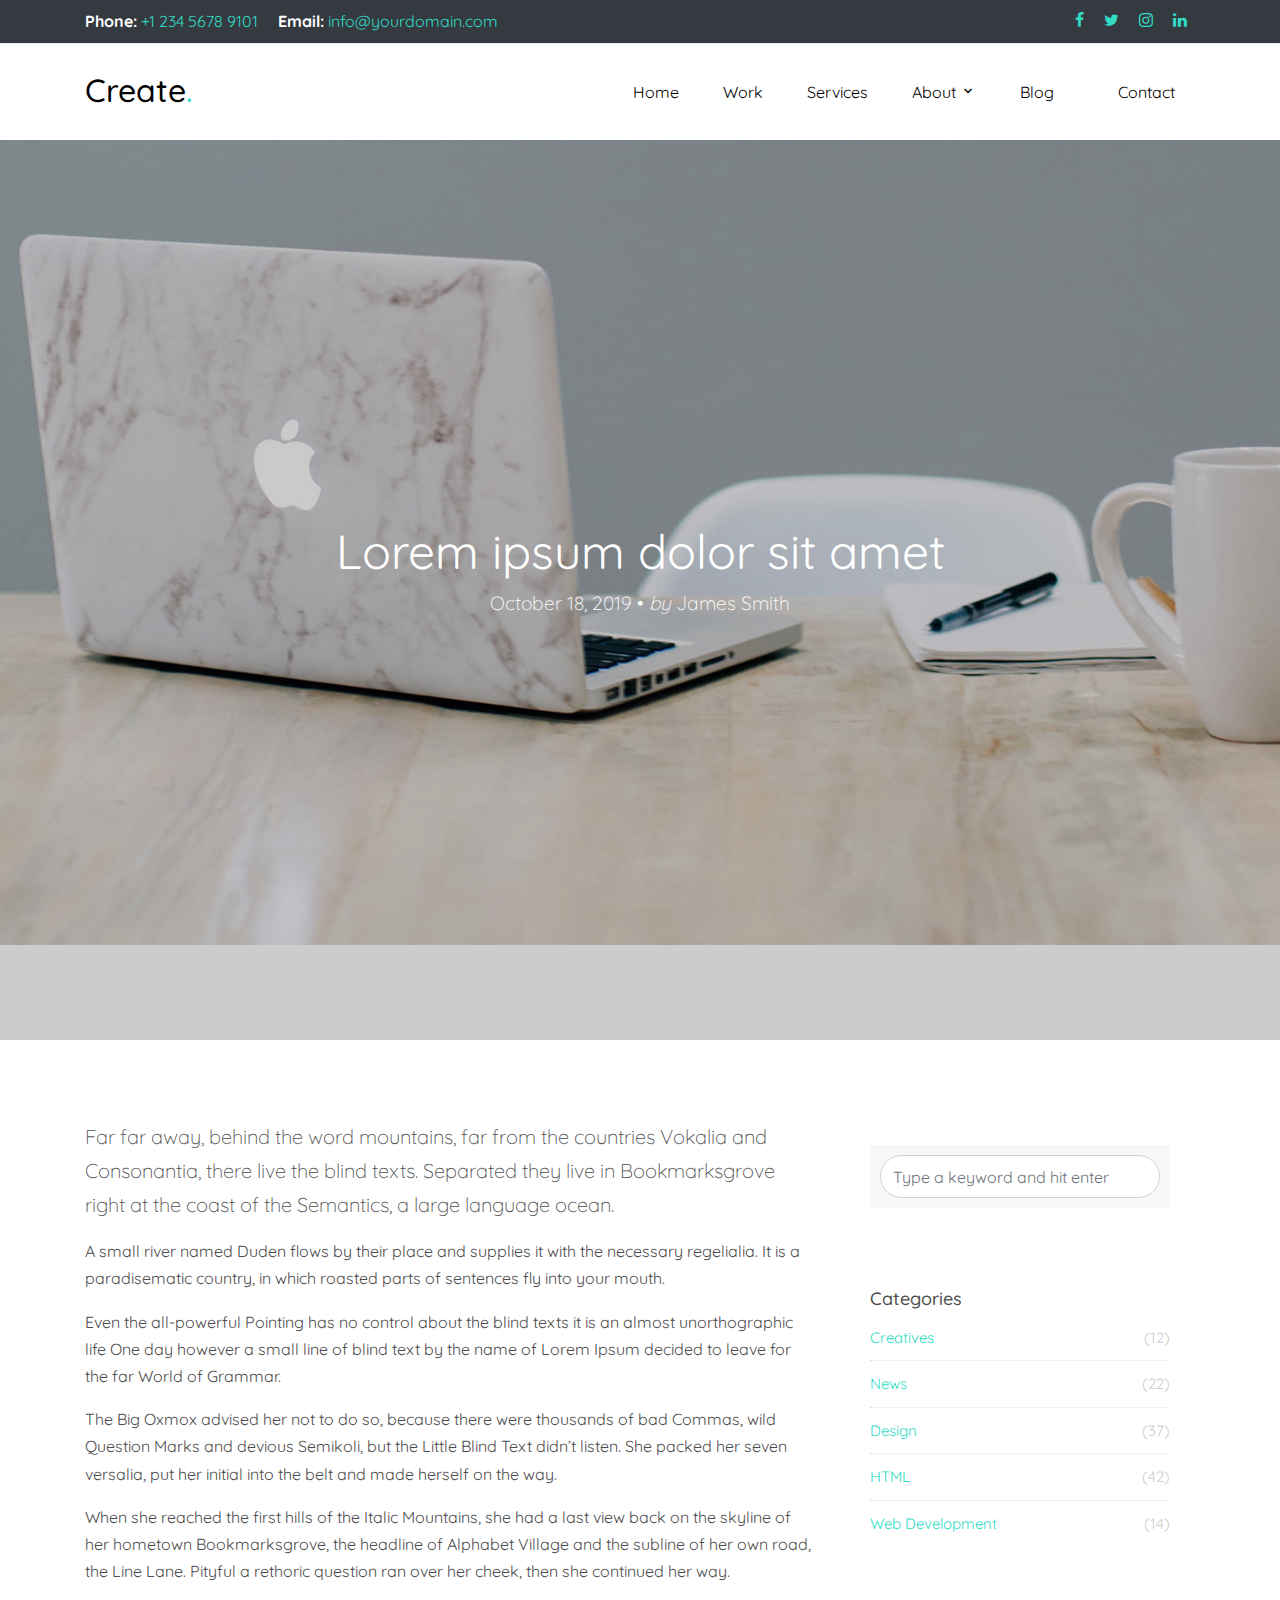
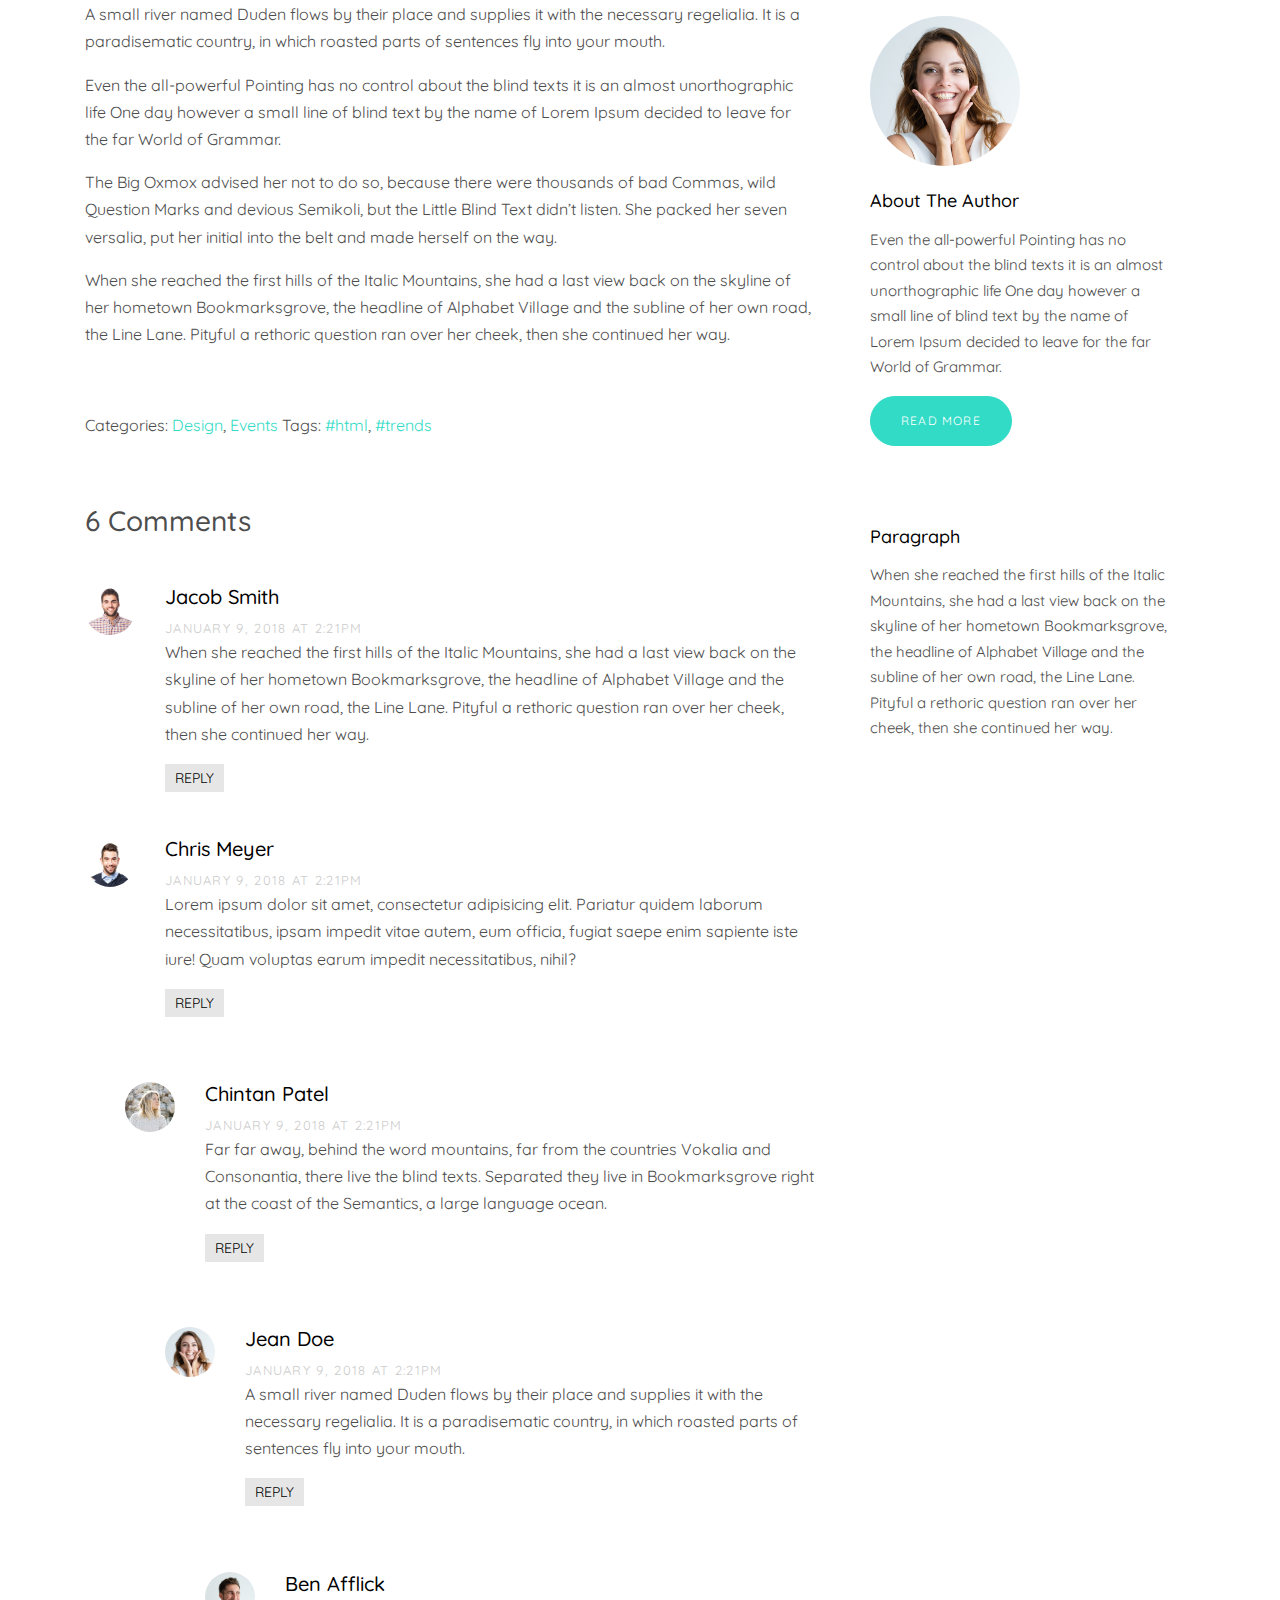
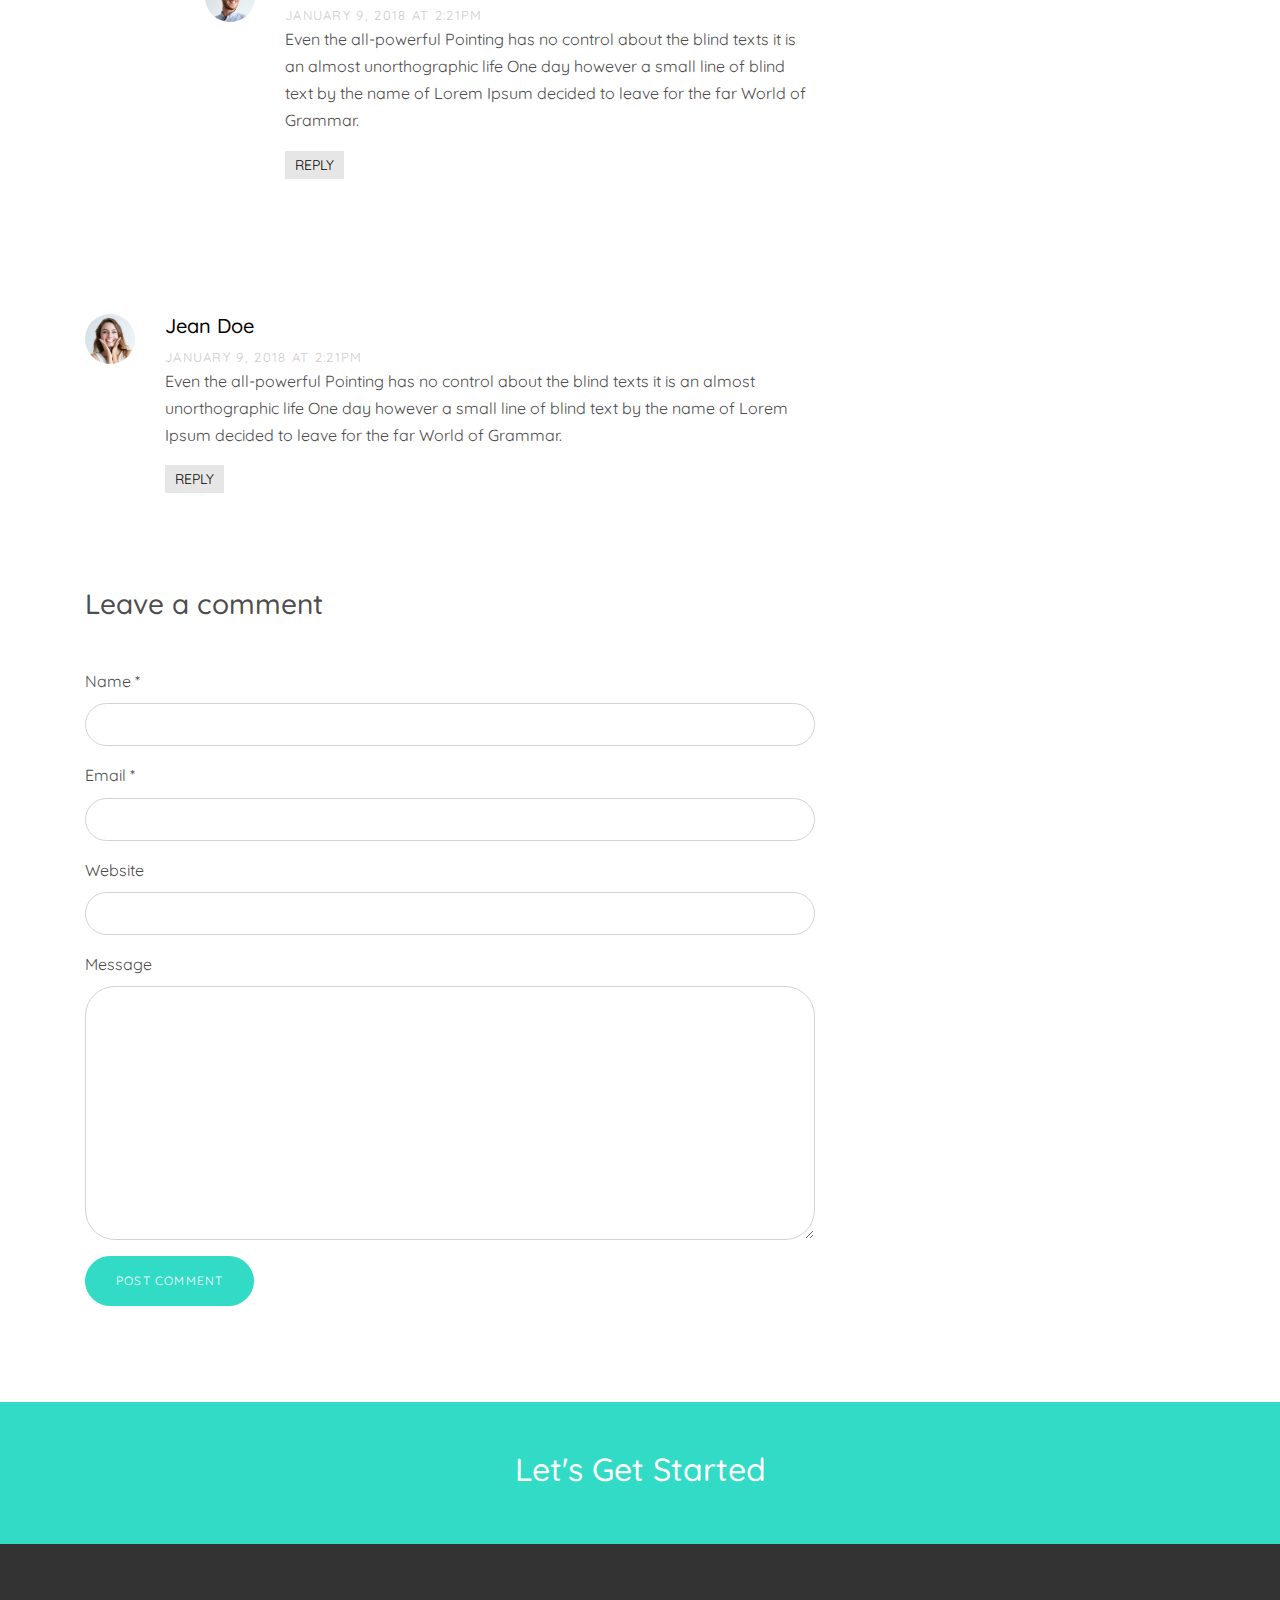
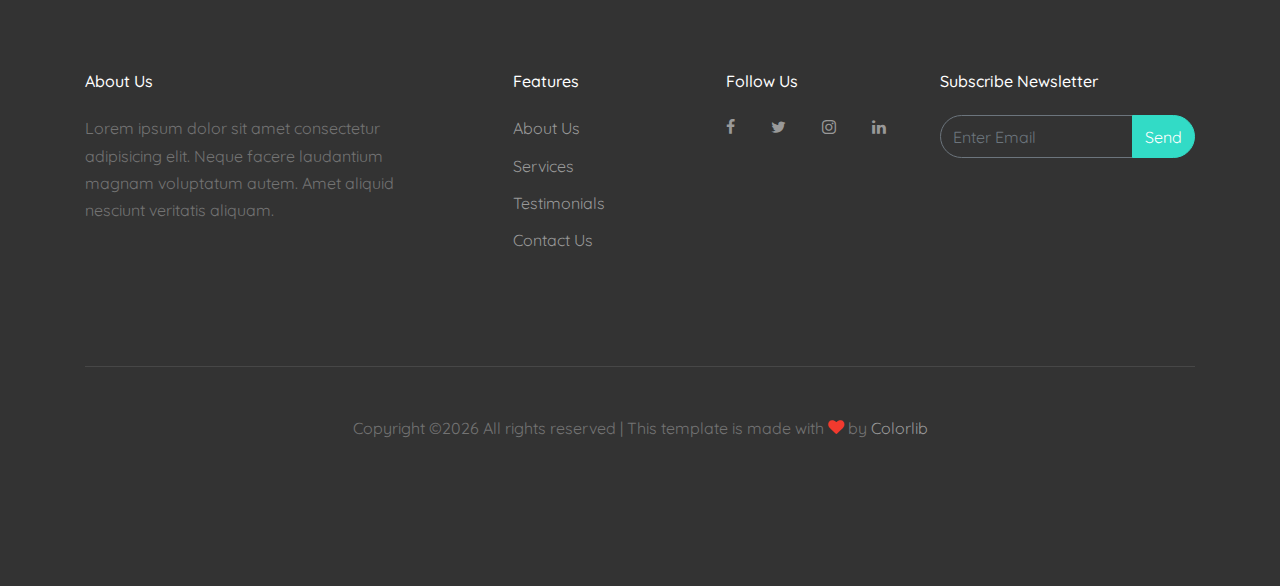
==== single.html @ b2163579 "ajout template creatw" ====
<!DOCTYPE html>
<html lang="en">
  <head>
    <title>Create &mdash; Onepage Website Template by Colorlib</title>
    <meta charset="utf-8">
    <meta name="viewport" content="width=device-width, initial-scale=1, shrink-to-fit=no">

    <link href="https://fonts.googleapis.com/css?family=Quicksand:300,400,500,700,900" rel="stylesheet">
    <link rel="stylesheet" href="fonts/icomoon/style.css">

    <link rel="stylesheet" href="css/bootstrap.min.css">
    <link rel="stylesheet" href="css/jquery-ui.css">
    <link rel="stylesheet" href="css/owl.carousel.min.css">
    <link rel="stylesheet" href="css/owl.theme.default.min.css">
    <link rel="stylesheet" href="css/owl.theme.default.min.css">

    <link rel="stylesheet" href="css/jquery.fancybox.min.css">

    <link rel="stylesheet" href="css/bootstrap-datepicker.css">

    <link rel="stylesheet" href="fonts/flaticon/font/flaticon.css">

    <link rel="stylesheet" href="css/aos.css">

    <link rel="stylesheet" href="css/style.css">
    
  </head>
  <body data-spy="scroll" data-target=".site-navbar-target" data-offset="300">
  
  <div class="site-wrap">

    <div class="site-mobile-menu site-navbar-target">
      <div class="site-mobile-menu-header">
        <div class="site-mobile-menu-close mt-3">
          <span class="icon-close2 js-menu-toggle"></span>
        </div>
      </div>
      <div class="site-mobile-menu-body"></div>
    </div>
   
    <div class="border-bottom top-bar py-2 bg-dark" id="home-section">
      <div class="container">
        <div class="row">
          <div class="col-md-6">
            <p class="mb-0">
              <span class="mr-3"><strong class="text-white">Phone:</strong> <a href="tel://#">+1 234 5678 9101</a></span>
              <span><strong class="text-white">Email:</strong> <a href="#">info@yourdomain.com</a></span>
            </p>
          </div>
          <div class="col-md-6">
            <ul class="social-media">
              <li><a href="#" class="p-2"><span class="icon-facebook"></span></a></li>
              <li><a href="#" class="p-2"><span class="icon-twitter"></span></a></li>
              <li><a href="#" class="p-2"><span class="icon-instagram"></span></a></li>
              <li><a href="#" class="p-2"><span class="icon-linkedin"></span></a></li>
            </ul>
          </div>
        </div>
      </div> 
    </div>

    <header class="site-navbar py-4 bg-white js-sticky-header site-navbar-target" role="banner">

      <div class="container">
        <div class="row align-items-center">
          
          <div class="col-11 col-xl-2">
            <h1 class="mb-0 site-logo"><a href="index.html" class="text-black h2 mb-0">Create<span class="text-primary">.</span> </a></h1>
          </div>
          <div class="col-12 col-md-10 d-none d-xl-block">
            <nav class="site-navigation position-relative text-right" role="navigation">

              <ul class="site-menu main-menu js-clone-nav mr-auto d-none d-lg-block">
                <li><a href="index.html#home-section" class="nav-link">Home</a></li>
                <li><a href="index.html#work-section" class="nav-link">Work</a></li>
                <li>
                  <a href="index.html#services-section" class="nav-link">Services</a>
                </li>
                <li class="has-children">
                  <a href="index.html#about-section" class="nav-link">About</a>
                  <ul class="dropdown">
                    <li><a href="index.html#about-section">Specialties</a></li>
                    <li><a href="index.html#team-section">Our Team</a></li>
                  </ul>
                </li>
                <li class="active"><a href="#blog-section" class="nav-link">Blog</a></li>
                <li><a href="#contact-section" class="nav-link">Contact</a></li>
              </ul>
            </nav>
          </div>


          <div class="d-inline-block d-xl-none ml-md-0 mr-auto py-3" style="position: relative; top: 3px;"><a href="#" class="site-menu-toggle js-menu-toggle text-black"><span class="icon-menu h3"></span></a></div>

        </div>
      </div>
      
    </header>

  

    <div class="site-blocks-cover overlay" style="background-image: url(images/hero_1.jpg);" data-aos="fade" data-stellar-background-ratio="0.5">
      <div class="container">
        <div class="row align-items-center justify-content-center text-center">

          <div class="col-md-12" data-aos="fade-up" data-aos-delay="400">
                        
            <div class="row justify-content-center mb-4">
              <div class="col-md-8 text-center">
                <h1>Lorem ipsum dolor sit amet</h1>
                <p class="lead">October 18, 2019 &bullet; <em>by</em> James Smith</p>
              </div>
            </div>

          </div>
        </div>
      </div>
    </div>  

    <div class="site-section">
      <div class="container">
        <div class="row">
          <div class="col-md-8 blog-content">
            <p class="lead">Far far away, behind the word mountains, far from the countries Vokalia and Consonantia, there live the blind texts. Separated they live in Bookmarksgrove right at the coast of the Semantics, a large language ocean.</p>
            <p>A small river named Duden flows by their place and supplies it with the necessary regelialia. It is a paradisematic country, in which roasted parts of sentences fly into your mouth.</p>

            <blockquote><p>Even the all-powerful Pointing has no control about the blind texts it is an almost unorthographic life One day however a small line of blind text by the name of Lorem Ipsum decided to leave for the far World of Grammar.</p></blockquote>

            <p>The Big Oxmox advised her not to do so, because there were thousands of bad Commas, wild Question Marks and devious Semikoli, but the Little Blind Text didn’t listen. She packed her seven versalia, put her initial into the belt and made herself on the way.</p>

            <p>When she reached the first hills of the Italic Mountains, she had a last view back on the skyline of her hometown Bookmarksgrove, the headline of Alphabet Village and the subline of her own road, the Line Lane. Pityful a rethoric question ran over her cheek, then she continued her way.</p>

            <p>A small river named Duden flows by their place and supplies it with the necessary regelialia. It is a paradisematic country, in which roasted parts of sentences fly into your mouth.</p>

            <blockquote><p>Even the all-powerful Pointing has no control about the blind texts it is an almost unorthographic life One day however a small line of blind text by the name of Lorem Ipsum decided to leave for the far World of Grammar.</p></blockquote>

            <p>The Big Oxmox advised her not to do so, because there were thousands of bad Commas, wild Question Marks and devious Semikoli, but the Little Blind Text didn’t listen. She packed her seven versalia, put her initial into the belt and made herself on the way.</p>
            
            <p>When she reached the first hills of the Italic Mountains, she had a last view back on the skyline of her hometown Bookmarksgrove, the headline of Alphabet Village and the subline of her own road, the Line Lane. Pityful a rethoric question ran over her cheek, then she continued her way.</p>


            <div class="pt-5">
              <p>Categories:  <a href="#">Design</a>, <a href="#">Events</a>  Tags: <a href="#">#html</a>, <a href="#">#trends</a></p>
            </div>


            <div class="pt-5">
              <h3 class="mb-5">6 Comments</h3>
              <ul class="comment-list">
                <li class="comment">
                  <div class="vcard bio">
                    <img src="images/person_2.jpg" alt="Image">
                  </div>
                  <div class="comment-body">
                    <h3>Jacob Smith</h3>
                    <div class="meta">January 9, 2018 at 2:21pm</div>
                    <p>When she reached the first hills of the Italic Mountains, she had a last view back on the skyline of her hometown Bookmarksgrove, the headline of Alphabet Village and the subline of her own road, the Line Lane. Pityful a rethoric question ran over her cheek, then she continued her way.</p>
                    <p><a href="#" class="reply">Reply</a></p>
                  </div>
                </li>

                <li class="comment">
                  <div class="vcard bio">
                    <img src="images/person_3.jpg" alt="Image">
                  </div>
                  <div class="comment-body">
                    <h3>Chris Meyer</h3>
                    <div class="meta">January 9, 2018 at 2:21pm</div>
                    <p>Lorem ipsum dolor sit amet, consectetur adipisicing elit. Pariatur quidem laborum necessitatibus, ipsam impedit vitae autem, eum officia, fugiat saepe enim sapiente iste iure! Quam voluptas earum impedit necessitatibus, nihil?</p>
                    <p><a href="#" class="reply">Reply</a></p>
                  </div>

                  <ul class="children">
                    <li class="comment">
                      <div class="vcard bio">
                        <img src="images/person_5.jpg" alt="Image">
                      </div>
                      <div class="comment-body">
                        <h3>Chintan Patel</h3>
                        <div class="meta">January 9, 2018 at 2:21pm</div>
                        <p>Far far away, behind the word mountains, far from the countries Vokalia and Consonantia, there live the blind texts. Separated they live in Bookmarksgrove right at the coast of the Semantics, a large language ocean.</p>
                        <p><a href="#" class="reply">Reply</a></p>
                      </div>


                      <ul class="children">
                        <li class="comment">
                          <div class="vcard bio">
                            <img src="images/person_1.jpg" alt="Image">
                          </div>
                          <div class="comment-body">
                            <h3>Jean Doe</h3>
                            <div class="meta">January 9, 2018 at 2:21pm</div>
                            <p>A small river named Duden flows by their place and supplies it with the necessary regelialia. It is a paradisematic country, in which roasted parts of sentences fly into your mouth.</p>
                            <p><a href="#" class="reply">Reply</a></p>
                          </div>

                            <ul class="children">
                              <li class="comment">
                                <div class="vcard bio">
                                  <img src="images/person_4.jpg" alt="Image">
                                </div>
                                <div class="comment-body">
                                  <h3>Ben Afflick</h3>
                                  <div class="meta">January 9, 2018 at 2:21pm</div>
                                  <p>Even the all-powerful Pointing has no control about the blind texts it is an almost unorthographic life One day however a small line of blind text by the name of Lorem Ipsum decided to leave for the far World of Grammar.</p>
                                  <p><a href="#" class="reply">Reply</a></p>
                                </div>
                              </li>
                            </ul>
                        </li>
                      </ul>
                    </li>
                  </ul>
                </li>

                <li class="comment">
                  <div class="vcard bio">
                    <img src="images/person_1.jpg" alt="Image">
                  </div>
                  <div class="comment-body">
                    <h3>Jean Doe</h3>
                    <div class="meta">January 9, 2018 at 2:21pm</div>
                    <p>Even the all-powerful Pointing has no control about the blind texts it is an almost unorthographic life One day however a small line of blind text by the name of Lorem Ipsum decided to leave for the far World of Grammar.</p>
                    <p><a href="#" class="reply">Reply</a></p>
                  </div>
                </li>
              </ul>
              <!-- END comment-list -->
              
              <div class="comment-form-wrap pt-5">
                <h3 class="mb-5">Leave a comment</h3>
                <form action="#" class="">
                  <div class="form-group">
                    <label for="name">Name *</label>
                    <input type="text" class="form-control" id="name">
                  </div>
                  <div class="form-group">
                    <label for="email">Email *</label>
                    <input type="email" class="form-control" id="email">
                  </div>
                  <div class="form-group">
                    <label for="website">Website</label>
                    <input type="url" class="form-control" id="website">
                  </div>

                  <div class="form-group">
                    <label for="message">Message</label>
                    <textarea name="" id="message" cols="30" rows="10" class="form-control"></textarea>
                  </div>
                  <div class="form-group">
                    <input type="submit" value="Post Comment" class="btn btn-primary btn-md text-white">
                  </div>

                </form>
              </div>
            </div>

          </div>
          <div class="col-md-4 sidebar">
            <div class="sidebar-box">
              <form action="#" class="search-form">
                <div class="form-group">
                  <span class="icon fa fa-search"></span>
                  <input type="text" class="form-control" placeholder="Type a keyword and hit enter">
                </div>
              </form>
            </div>
            <div class="sidebar-box">
              <div class="categories">
                <h3>Categories</h3>
                <li><a href="#">Creatives <span>(12)</span></a></li>
                <li><a href="#">News <span>(22)</span></a></li>
                <li><a href="#">Design <span>(37)</span></a></li>
                <li><a href="#">HTML <span>(42)</span></a></li>
                <li><a href="#">Web Development <span>(14)</span></a></li>
              </div>
            </div>
            <div class="sidebar-box">
              <img src="images/person_1.jpg" alt="Image" class="img-fluid mb-4 w-50 rounded-circle">
              <h3 class="text-black">About The Author</h3>
              <p>Even the all-powerful Pointing has no control about the blind texts it is an almost unorthographic life One day however a small line of blind text by the name of Lorem Ipsum decided to leave for the far World of Grammar.</p>
              <p><a href="#" class="btn btn-primary btn-md text-white">Read More</a></p>
            </div>

            <div class="sidebar-box">
              <h3 class="text-black">Paragraph</h3>
              <p>When she reached the first hills of the Italic Mountains, she had a last view back on the skyline of her hometown Bookmarksgrove, the headline of Alphabet Village and the subline of her own road, the Line Lane. Pityful a rethoric question ran over her cheek, then she continued her way.</p>
            </div>
          </div>
        </div>
      </div>
    </div>
    
    
    

    <a href="#" class="bg-primary py-5 d-block">
      <div class="container">
        <div class="row justify-content-center">
          <div class="col-md10"><h2 class="text-white">Let's Get Started</h2></div>
        </div>
      </div>  
    </a>
    
    <footer class="site-footer">
      <div class="container">
        <div class="row">
          <div class="col-md-9">
            <div class="row">
              <div class="col-md-5">
                <h2 class="footer-heading mb-4">About Us</h2>
                <p>Lorem ipsum dolor sit amet consectetur adipisicing elit. Neque facere laudantium magnam voluptatum autem. Amet aliquid nesciunt veritatis aliquam.</p>
              </div>
              <div class="col-md-3 ml-auto">
                <h2 class="footer-heading mb-4">Features</h2>
                <ul class="list-unstyled">
                  <li><a href="#">About Us</a></li>
                  <li><a href="#">Services</a></li>
                  <li><a href="#">Testimonials</a></li>
                  <li><a href="#">Contact Us</a></li>
                </ul>
              </div>
              <div class="col-md-3">
                <h2 class="footer-heading mb-4">Follow Us</h2>
                <a href="#" class="pl-0 pr-3"><span class="icon-facebook"></span></a>
                <a href="#" class="pl-3 pr-3"><span class="icon-twitter"></span></a>
                <a href="#" class="pl-3 pr-3"><span class="icon-instagram"></span></a>
                <a href="#" class="pl-3 pr-3"><span class="icon-linkedin"></span></a>
              </div>
            </div>
          </div>
          <div class="col-md-3">
            <h2 class="footer-heading mb-4">Subscribe Newsletter</h2>
            <form action="#" method="post">
              <div class="input-group mb-3">
                <input type="text" class="form-control border-secondary text-white bg-transparent" placeholder="Enter Email" aria-label="Enter Email" aria-describedby="button-addon2">
                <div class="input-group-append">
                  <button class="btn btn-primary text-white" type="button" id="button-addon2">Send</button>
                </div>
              </div>
            </form>
          </div>
        </div>
        <div class="row pt-5 mt-5 text-center">
          <div class="col-md-12">
            <div class="border-top pt-5">
            <p>
            <!-- Link back to Colorlib can't be removed. Template is licensed under CC BY 3.0. -->
            Copyright &copy;<script>document.write(new Date().getFullYear());</script> All rights reserved | This template is made with <i class="icon-heart text-danger" aria-hidden="true"></i> by <a href="https://colorlib.com" target="_blank" >Colorlib</a>
            <!-- Link back to Colorlib can't be removed. Template is licensed under CC BY 3.0. -->
            </p>
            </div>
          </div>
          
        </div>
      </div>
    </footer>

  </div> <!-- .site-wrap -->

  <script src="js/jquery-3.3.1.min.js"></script>
  <script src="js/jquery-migrate-3.0.1.min.js"></script>
  <script src="js/jquery-ui.js"></script>
  <script src="js/popper.min.js"></script>
  <script src="js/bootstrap.min.js"></script>
  <script src="js/owl.carousel.min.js"></script>
  <script src="js/jquery.stellar.min.js"></script>
  <script src="js/jquery.countdown.min.js"></script>
  <script src="js/bootstrap-datepicker.min.js"></script>
  <script src="js/jquery.easing.1.3.js"></script>
  <script src="js/aos.js"></script>
  <script src="js/jquery.fancybox.min.js"></script>
  <script src="js/jquery.sticky.js"></script>

  
  <script src="js/main.js"></script>
  


  </body>
</html>
---- fonts/icomoon/style.css ----
@font-face {
  font-family: 'icomoon';
  src:  url('fonts/icomoon.eot?10si43');
  src:  url('fonts/icomoon.eot?10si43#iefix') format('embedded-opentype'),
    url('fonts/icomoon.ttf?10si43') format('truetype'),
    url('fonts/icomoon.woff?10si43') format('woff'),
    url('fonts/icomoon.svg?10si43#icomoon') format('svg');
  font-weight: normal;
  font-style: normal;
}

[class^="icon-"], [class*=" icon-"] {
  /* use !important to prevent issues with browser extensions that change fonts */
  font-family: 'icomoon' !important;
  speak: none;
  font-style: normal;
  font-weight: normal;
  font-variant: normal;
  text-transform: none;
  line-height: 1;

  /* Better Font Rendering =========== */
  -webkit-font-smoothing: antialiased;
  -moz-osx-font-smoothing: grayscale;
}

.icon-asterisk:before {
  content: "\f069";
}
.icon-plus:before {
  content: "\f067";
}
.icon-question:before {
  content: "\f128";
}
.icon-minus:before {
  content: "\f068";
}
.icon-glass:before {
  content: "\f000";
}
.icon-music:before {
  content: "\f001";
}
.icon-search:before {
  content: "\f002";
}
.icon-envelope-o:before {
  content: "\f003";
}
.icon-heart:before {
  content: "\f004";
}
.icon-star:before {
  content: "\f005";
}
.icon-star-o:before {
  content: "\f006";
}
.icon-user:before {
  content: "\f007";
}
.icon-film:before {
  content: "\f008";
}
.icon-th-large:before {
  content: "\f009";
}
.icon-th:before {
  content: "\f00a";
}
.icon-th-list:before {
  content: "\f00b";
}
.icon-check:before {
  content: "\f00c";
}
.icon-close:before {
  content: "\f00d";
}
.icon-remove:before {
  content: "\f00d";
}
.icon-times:before {
  content: "\f00d";
}
.icon-search-plus:before {
  content: "\f00e";
}
.icon-search-minus:before {
  content: "\f010";
}
.icon-power-off:before {
  content: "\f011";
}
.icon-signal:before {
  content: "\f012";
}
.icon-cog:before {
  content: "\f013";
}
.icon-gear:before {
  content: "\f013";
}
.icon-trash-o:before {
  content: "\f014";
}
.icon-home:before {
  content: "\f015";
}
.icon-file-o:before {
  content: "\f016";
}
.icon-clock-o:before {
  content: "\f017";
}
.icon-road:before {
  content: "\f018";
}
.icon-download:before {
  content: "\f019";
}
.icon-arrow-circle-o-down:before {
  content: "\f01a";
}
.icon-arrow-circle-o-up:before {
  content: "\f01b";
}
.icon-inbox:before {
  content: "\f01c";
}
.icon-play-circle-o:before {
  content: "\f01d";
}
.icon-repeat:before {
  content: "\f01e";
}
.icon-rotate-right:before {
  content: "\f01e";
}
.icon-refresh:before {
  content: "\f021";
}
.icon-list-alt:before {
  content: "\f022";
}
.icon-lock:before {
  content: "\f023";
}
.icon-flag:before {
  content: "\f024";
}
.icon-headphones:before {
  content: "\f025";
}
.icon-volume-off:before {
  content: "\f026";
}
.icon-volume-down:before {
  content: "\f027";
}
.icon-volume-up:before {
  content: "\f028";
}
.icon-qrcode:before {
  content: "\f029";
}
.icon-barcode:before {
  content: "\f02a";
}
.icon-tag:before {
  content: "\f02b";
}
.icon-tags:before {
  content: "\f02c";
}
.icon-book:before {
  content: "\f02d";
}
.icon-bookmark:before {
  content: "\f02e";
}
.icon-print:before {
  content: "\f02f";
}
.icon-camera:before {
  content: "\f030";
}
.icon-font:before {
  content: "\f031";
}
.icon-bold:before {
  content: "\f032";
}
.icon-italic:before {
  content: "\f033";
}
.icon-text-height:before {
  content: "\f034";
}
.icon-text-width:before {
  content: "\f035";
}
.icon-align-left:before {
  content: "\f036";
}
.icon-align-center:before {
  content: "\f037";
}
.icon-align-right:before {
  content: "\f038";
}
.icon-align-justify:before {
  content: "\f039";
}
.icon-list:before {
  content: "\f03a";
}
.icon-dedent:before {
  content: "\f03b";
}
.icon-outdent:before {
  content: "\f03b";
}
.icon-indent:before {
  content: "\f03c";
}
.icon-video-camera:before {
  content: "\f03d";
}
.icon-image:before {
  content: "\f03e";
}
.icon-photo:before {
  content: "\f03e";
}
.icon-picture-o:before {
  content: "\f03e";
}
.icon-pencil:before {
  content: "\f040";
}
.icon-map-marker:before {
  content: "\f041";
}
.icon-adjust:before {
  content: "\f042";
}
.icon-tint:before {
  content: "\f043";
}
.icon-edit:before {
  content: "\f044";
}
.icon-pencil-square-o:before {
  content: "\f044";
}
.icon-share-square-o:before {
  content: "\f045";
}
.icon-check-square-o:before {
  content: "\f046";
}
.icon-arrows:before {
  content: "\f047";
}
.icon-step-backward:before {
  content: "\f048";
}
.icon-fast-backward:before {
  content: "\f049";
}
.icon-backward:before {
  content: "\f04a";
}
.icon-play:before {
  content: "\f04b";
}
.icon-pause:before {
  content: "\f04c";
}
.icon-stop:before {
  content: "\f04d";
}
.icon-forward:before {
  content: "\f04e";
}
.icon-fast-forward:before {
  content: "\f050";
}
.icon-step-forward:before {
  content: "\f051";
}
.icon-eject:before {
  content: "\f052";
}
.icon-chevron-left:before {
  content: "\f053";
}
.icon-chevron-right:before {
  content: "\f054";
}
.icon-plus-circle:before {
  content: "\f055";
}
.icon-minus-circle:before {
  content: "\f056";
}
.icon-times-circle:before {
  content: "\f057";
}
.icon-check-circle:before {
  content: "\f058";
}
.icon-question-circle:before {
  content: "\f059";
}
.icon-info-circle:before {
  content: "\f05a";
}
.icon-crosshairs:before {
  content: "\f05b";
}
.icon-times-circle-o:before {
  content: "\f05c";
}
.icon-check-circle-o:before {
  content: "\f05d";
}
.icon-ban:before {
  content: "\f05e";
}
.icon-arrow-left:before {
  content: "\f060";
}
.icon-arrow-right:before {
  content: "\f061";
}
.icon-arrow-up:before {
  content: "\f062";
}
.icon-arrow-down:before {
  content: "\f063";
}
.icon-mail-forward:before {
  content: "\f064";
}
.icon-share:before {
  content: "\f064";
}
.icon-expand:before {
  content: "\f065";
}
.icon-compress:before {
  content: "\f066";
}
.icon-exclamation-circle:before {
  content: "\f06a";
}
.icon-gift:before {
  content: "\f06b";
}
.icon-leaf:before {
  content: "\f06c";
}
.icon-fire:before {
  content: "\f06d";
}
.icon-eye:before {
  content: "\f06e";
}
.icon-eye-slash:before {
  content: "\f070";
}
.icon-exclamation-triangle:before {
  content: "\f071";
}
.icon-warning:before {
  content: "\f071";
}
.icon-plane:before {
  content: "\f072";
}
.icon-calendar:before {
  content: "\f073";
}
.icon-random:before {
  content: "\f074";
}
.icon-comment:before {
  content: "\f075";
}
.icon-magnet:before {
  content: "\f076";
}
.icon-chevron-up:before {
  content: "\f077";
}
.icon-chevron-down:before {
  content: "\f078";
}
.icon-retweet:before {
  content: "\f079";
}
.icon-shopping-cart:before {
  content: "\f07a";
}
.icon-folder:before {
  content: "\f07b";
}
.icon-folder-open:before {
  content: "\f07c";
}
.icon-arrows-v:before {
  content: "\f07d";
}
.icon-arrows-h:before {
  content: "\f07e";
}
.icon-bar-chart:before {
  content: "\f080";
}
.icon-bar-chart-o:before {
  content: "\f080";
}
.icon-twitter-square:before {
  content: "\f081";
}
.icon-facebook-square:before {
  content: "\f082";
}
.icon-camera-retro:before {
  content: "\f083";
}
.icon-key:before {
  content: "\f084";
}
.icon-cogs:before {
  content: "\f085";
}
.icon-gears:before {
  content: "\f085";
}
.icon-comments:before {
  content: "\f086";
}
.icon-thumbs-o-up:before {
  content: "\f087";
}
.icon-thumbs-o-down:before {
  content: "\f088";
}
.icon-star-half:before {
  content: "\f089";
}
.icon-heart-o:before {
  content: "\f08a";
}
.icon-sign-out:before {
  content: "\f08b";
}
.icon-linkedin-square:before {
  content: "\f08c";
}
.icon-thumb-tack:before {
  content: "\f08d";
}
.icon-external-link:before {
  content: "\f08e";
}
.icon-sign-in:before {
  content: "\f090";
}
.icon-trophy:before {
  content: "\f091";
}
.icon-github-square:before {
  content: "\f092";
}
.icon-upload:before {
  content: "\f093";
}
.icon-lemon-o:before {
  content: "\f094";
}
.icon-phone:before {
  content: "\f095";
}
.icon-square-o:before {
  content: "\f096";
}
.icon-bookmark-o:before {
  content: "\f097";
}
.icon-phone-square:before {
  content: "\f098";
}
.icon-twitter:before {
  content: "\f099";
}
.icon-facebook:before {
  content: "\f09a";
}
.icon-facebook-f:before {
  content: "\f09a";
}
.icon-github:before {
  content: "\f09b";
}
.icon-unlock:before {
  content: "\f09c";
}
.icon-credit-card:before {
  content: "\f09d";
}
.icon-feed:before {
  content: "\f09e";
}
.icon-rss:before {
  content: "\f09e";
}
.icon-hdd-o:before {
  content: "\f0a0";
}
.icon-bullhorn:before {
  content: "\f0a1";
}
.icon-bell-o:before {
  content: "\f0a2";
}
.icon-certificate:before {
  content: "\f0a3";
}
.icon-hand-o-right:before {
  content: "\f0a4";
}
.icon-hand-o-left:before {
  content: "\f0a5";
}
.icon-hand-o-up:before {
  content: "\f0a6";
}
.icon-hand-o-down:before {
  content: "\f0a7";
}
.icon-arrow-circle-left:before {
  content: "\f0a8";
}
.icon-arrow-circle-right:before {
  content: "\f0a9";
}
.icon-arrow-circle-up:before {
  content: "\f0aa";
}
.icon-arrow-circle-down:before {
  content: "\f0ab";
}
.icon-globe:before {
  content: "\f0ac";
}
.icon-wrench:before {
  content: "\f0ad";
}
.icon-tasks:before {
  content: "\f0ae";
}
.icon-filter:before {
  content: "\f0b0";
}
.icon-briefcase:before {
  content: "\f0b1";
}
.icon-arrows-alt:before {
  content: "\f0b2";
}
.icon-group:before {
  content: "\f0c0";
}
.icon-users:before {
  content: "\f0c0";
}
.icon-chain:before {
  content: "\f0c1";
}
.icon-link:before {
  content: "\f0c1";
}
.icon-cloud:before {
  content: "\f0c2";
}
.icon-flask:before {
  content: "\f0c3";
}
.icon-cut:before {
  content: "\f0c4";
}
.icon-scissors:before {
  content: "\f0c4";
}
.icon-copy:before {
  content: "\f0c5";
}
.icon-files-o:before {
  content: "\f0c5";
}
.icon-paperclip:before {
  content: "\f0c6";
}
.icon-floppy-o:before {
  content: "\f0c7";
}
.icon-save:before {
  content: "\f0c7";
}
.icon-square:before {
  content: "\f0c8";
}
.icon-bars:before {
  content: "\f0c9";
}
.icon-navicon:before {
  content: "\f0c9";
}
.icon-reorder:before {
  content: "\f0c9";
}
.icon-list-ul:before {
  content: "\f0ca";
}
.icon-list-ol:before {
  content: "\f0cb";
}
.icon-strikethrough:before {
  content: "\f0cc";
}
.icon-underline:before {
  content: "\f0cd";
}
.icon-table:before {
  content: "\f0ce";
}
.icon-magic:before {
  content: "\f0d0";
}
.icon-truck:before {
  content: "\f0d1";
}
.icon-pinterest:before {
  content: "\f0d2";
}
.icon-pinterest-square:before {
  content: "\f0d3";
}
.icon-google-plus-square:before {
  content: "\f0d4";
}
.icon-google-plus:before {
  content: "\f0d5";
}
.icon-money:before {
  content: "\f0d6";
}
.icon-caret-down:before {
  content: "\f0d7";
}
.icon-caret-up:before {
  content: "\f0d8";
}
.icon-caret-left:before {
  content: "\f0d9";
}
.icon-caret-right:before {
  content: "\f0da";
}
.icon-columns:before {
  content: "\f0db";
}
.icon-sort:before {
  content: "\f0dc";
}
.icon-unsorted:before {
  content: "\f0dc";
}
.icon-sort-desc:before {
  content: "\f0dd";
}
.icon-sort-down:before {
  content: "\f0dd";
}
.icon-sort-asc:before {
  content: "\f0de";
}
.icon-sort-up:before {
  content: "\f0de";
}
.icon-envelope:before {
  content: "\f0e0";
}
.icon-linkedin:before {
  content: "\f0e1";
}
.icon-rotate-left:before {
  content: "\f0e2";
}
.icon-undo:before {
  content: "\f0e2";
}
.icon-gavel:before {
  content: "\f0e3";
}
.icon-legal:before {
  content: "\f0e3";
}
.icon-dashboard:before {
  content: "\f0e4";
}
.icon-tachometer:before {
  content: "\f0e4";
}
.icon-comment-o:before {
  content: "\f0e5";
}
.icon-comments-o:before {
  content: "\f0e6";
}
.icon-bolt:before {
  content: "\f0e7";
}
.icon-flash:before {
  content: "\f0e7";
}
.icon-sitemap:before {
  content: "\f0e8";
}
.icon-umbrella:before {
  content: "\f0e9";
}
.icon-clipboard:before {
  content: "\f0ea";
}
.icon-paste:before {
  content: "\f0ea";
}
.icon-lightbulb-o:before {
  content: "\f0eb";
}
.icon-exchange:before {
  content: "\f0ec";
}
.icon-cloud-download:before {
  content: "\f0ed";
}
.icon-cloud-upload:before {
  content: "\f0ee";
}
.icon-user-md:before {
  content: "\f0f0";
}
.icon-stethoscope:before {
  content: "\f0f1";
}
.icon-suitcase:before {
  content: "\f0f2";
}
.icon-bell:before {
  content: "\f0f3";
}
.icon-coffee:before {
  content: "\f0f4";
}
.icon-cutlery:before {
  content: "\f0f5";
}
.icon-file-text-o:before {
  content: "\f0f6";
}
.icon-building-o:before {
  content: "\f0f7";
}
.icon-hospital-o:before {
  content: "\f0f8";
}
.icon-ambulance:before {
  content: "\f0f9";
}
.icon-medkit:before {
  content: "\f0fa";
}
.icon-fighter-jet:before {
  content: "\f0fb";
}
.icon-beer:before {
  content: "\f0fc";
}
.icon-h-square:before {
  content: "\f0fd";
}
.icon-plus-square:before {
  content: "\f0fe";
}
.icon-angle-double-left:before {
  content: "\f100";
}
.icon-angle-double-right:before {
  content: "\f101";
}
.icon-angle-double-up:before {
  content: "\f102";
}
.icon-angle-double-down:before {
  content: "\f103";
}
.icon-angle-left:before {
  content: "\f104";
}
.icon-angle-right:before {
  content: "\f105";
}
.icon-angle-up:before {
  content: "\f106";
}
.icon-angle-down:before {
  content: "\f107";
}
.icon-desktop:before {
  content: "\f108";
}
.icon-laptop:before {
  content: "\f109";
}
.icon-tablet:before {
  content: "\f10a";
}
.icon-mobile:before {
  content: "\f10b";
}
.icon-mobile-phone:before {
  content: "\f10b";
}
.icon-circle-o:before {
  content: "\f10c";
}
.icon-quote-left:before {
  content: "\f10d";
}
.icon-quote-right:before {
  content: "\f10e";
}
.icon-spinner:before {
  content: "\f110";
}
.icon-circle:before {
  content: "\f111";
}
.icon-mail-reply:before {
  content: "\f112";
}
.icon-reply:before {
  content: "\f112";
}
.icon-github-alt:before {
  content: "\f113";
}
.icon-folder-o:before {
  content: "\f114";
}
.icon-folder-open-o:before {
  content: "\f115";
}
.icon-smile-o:before {
  content: "\f118";
}
.icon-frown-o:before {
  content: "\f119";
}
.icon-meh-o:before {
  content: "\f11a";
}
.icon-gamepad:before {
  content: "\f11b";
}
.icon-keyboard-o:before {
  content: "\f11c";
}
.icon-flag-o:before {
  content: "\f11d";
}
.icon-flag-checkered:before {
  content: "\f11e";
}
.icon-terminal:before {
  content: "\f120";
}
.icon-code:before {
  content: "\f121";
}
.icon-mail-reply-all:before {
  content: "\f122";
}
.icon-reply-all:before {
  content: "\f122";
}
.icon-star-half-empty:before {
  content: "\f123";
}
.icon-star-half-full:before {
  content: "\f123";
}
.icon-star-half-o:before {
  content: "\f123";
}
.icon-location-arrow:before {
  content: "\f124";
}
.icon-crop:before {
  content: "\f125";
}
.icon-code-fork:before {
  content: "\f126";
}
.icon-chain-broken:before {
  content: "\f127";
}
.icon-unlink:before {
  content: "\f127";
}
.icon-info:before {
  content: "\f129";
}
.icon-exclamation:before {
  content: "\f12a";
}
.icon-superscript:before {
  content: "\f12b";
}
.icon-subscript:before {
  content: "\f12c";
}
.icon-eraser:before {
  content: "\f12d";
}
.icon-puzzle-piece:before {
  content: "\f12e";
}
.icon-microphone:before {
  content: "\f130";
}
.icon-microphone-slash:before {
  content: "\f131";
}
.icon-shield:before {
  content: "\f132";
}
.icon-calendar-o:before {
  content: "\f133";
}
.icon-fire-extinguisher:before {
  content: "\f134";
}
.icon-rocket:before {
  content: "\f135";
}
.icon-maxcdn:before {
  content: "\f136";
}
.icon-chevron-circle-left:before {
  content: "\f137";
}
.icon-chevron-circle-right:before {
  content: "\f138";
}
.icon-chevron-circle-up:before {
  content: "\f139";
}
.icon-chevron-circle-down:before {
  content: "\f13a";
}
.icon-html5:before {
  content: "\f13b";
}
.icon-css3:before {
  content: "\f13c";
}
.icon-anchor:before {
  content: "\f13d";
}
.icon-unlock-alt:before {
  content: "\f13e";
}
.icon-bullseye:before {
  content: "\f140";
}
.icon-ellipsis-h:before {
  content: "\f141";
}
.icon-ellipsis-v:before {
  content: "\f142";
}
.icon-rss-square:before {
  content: "\f143";
}
.icon-play-circle:before {
  content: "\f144";
}
.icon-ticket:before {
  content: "\f145";
}
.icon-minus-square:before {
  content: "\f146";
}
.icon-minus-square-o:before {
  content: "\f147";
}
.icon-level-up:before {
  content: "\f148";
}
.icon-level-down:before {
  content: "\f149";
}
.icon-check-square:before {
  content: "\f14a";
}
.icon-pencil-square:before {
  content: "\f14b";
}
.icon-external-link-square:before {
  content: "\f14c";
}
.icon-share-square:before {
  content: "\f14d";
}
.icon-compass:before {
  content: "\f14e";
}
.icon-caret-square-o-down:before {
  content: "\f150";
}
.icon-toggle-down:before {
  content: "\f150";
}
.icon-caret-square-o-up:before {
  content: "\f151";
}
.icon-toggle-up:before {
  content: "\f151";
}
.icon-caret-square-o-right:before {
  content: "\f152";
}
.icon-toggle-right:before {
  content: "\f152";
}
.icon-eur:before {
  content: "\f153";
}
.icon-euro:before {
  content: "\f153";
}
.icon-gbp:before {
  content: "\f154";
}
.icon-dollar:before {
  content: "\f155";
}
.icon-usd:before {
  content: "\f155";
}
.icon-inr:before {
  content: "\f156";
}
.icon-rupee:before {
  content: "\f156";
}
.icon-cny:before {
  content: "\f157";
}
.icon-jpy:before {
  content: "\f157";
}
.icon-rmb:before {
  content: "\f157";
}
.icon-yen:before {
  content: "\f157";
}
.icon-rouble:before {
  content: "\f158";
}
.icon-rub:before {
  content: "\f158";
}
.icon-ruble:before {
  content: "\f158";
}
.icon-krw:before {
  content: "\f159";
}
.icon-won:before {
  content: "\f159";
}
.icon-bitcoin:before {
  content: "\f15a";
}
.icon-btc:before {
  content: "\f15a";
}
.icon-file:before {
  content: "\f15b";
}
.icon-file-text:before {
  content: "\f15c";
}
.icon-sort-alpha-asc:before {
  content: "\f15d";
}
.icon-sort-alpha-desc:before {
  content: "\f15e";
}
.icon-sort-amount-asc:before {
  content: "\f160";
}
.icon-sort-amount-desc:before {
  content: "\f161";
}
.icon-sort-numeric-asc:before {
  content: "\f162";
}
.icon-sort-numeric-desc:before {
  content: "\f163";
}
.icon-thumbs-up:before {
  content: "\f164";
}
.icon-thumbs-down:before {
  content: "\f165";
}
.icon-youtube-square:before {
  content: "\f166";
}
.icon-youtube:before {
  content: "\f167";
}
.icon-xing:before {
  content: "\f168";
}
.icon-xing-square:before {
  content: "\f169";
}
.icon-youtube-play:before {
  content: "\f16a";
}
.icon-dropbox:before {
  content: "\f16b";
}
.icon-stack-overflow:before {
  content: "\f16c";
}
.icon-instagram:before {
  content: "\f16d";
}
.icon-flickr:before {
  content: "\f16e";
}
.icon-adn:before {
  content: "\f170";
}
.icon-bitbucket:before {
  content: "\f171";
}
.icon-bitbucket-square:before {
  content: "\f172";
}
.icon-tumblr:before {
  content: "\f173";
}
.icon-tumblr-square:before {
  content: "\f174";
}
.icon-long-arrow-down:before {
  content: "\f175";
}
.icon-long-arrow-up:before {
  content: "\f176";
}
.icon-long-arrow-left:before {
  content: "\f177";
}
.icon-long-arrow-right:before {
  content: "\f178";
}
.icon-apple:before {
  content: "\f179";
}
.icon-windows:before {
  content: "\f17a";
}
.icon-android:before {
  content: "\f17b";
}
.icon-linux:before {
  content: "\f17c";
}
.icon-dribbble:before {
  content: "\f17d";
}
.icon-skype:before {
  content: "\f17e";
}
.icon-foursquare:before {
  content: "\f180";
}
.icon-trello:before {
  content: "\f181";
}
.icon-female:before {
  content: "\f182";
}
.icon-male:before {
  content: "\f183";
}
.icon-gittip:before {
  content: "\f184";
}
.icon-gratipay:before {
  content: "\f184";
}
.icon-sun-o:before {
  content: "\f185";
}
.icon-moon-o:before {
  content: "\f186";
}
.icon-archive:before {
  content: "\f187";
}
.icon-bug:before {
  content: "\f188";
}
.icon-vk:before {
  content: "\f189";
}
.icon-weibo:before {
  content: "\f18a";
}
.icon-renren:before {
  content: "\f18b";
}
.icon-pagelines:before {
  content: "\f18c";
}
.icon-stack-exchange:before {
  content: "\f18d";
}
.icon-arrow-circle-o-right:before {
  content: "\f18e";
}
.icon-arrow-circle-o-left:before {
  content: "\f190";
}
.icon-caret-square-o-left:before {
  content: "\f191";
}
.icon-toggle-left:before {
  content: "\f191";
}
.icon-dot-circle-o:before {
  content: "\f192";
}
.icon-wheelchair:before {
  content: "\f193";
}
.icon-vimeo-square:before {
  content: "\f194";
}
.icon-try:before {
  content: "\f195";
}
.icon-turkish-lira:before {
  content: "\f195";
}
.icon-plus-square-o:before {
  content: "\f196";
}
.icon-space-shuttle:before {
  content: "\f197";
}
.icon-slack:before {
  content: "\f198";
}
.icon-envelope-square:before {
  content: "\f199";
}
.icon-wordpress:before {
  content: "\f19a";
}
.icon-openid:before {
  content: "\f19b";
}
.icon-bank:before {
  content: "\f19c";
}
.icon-institution:before {
  content: "\f19c";
}
.icon-university:before {
  content: "\f19c";
}
.icon-graduation-cap:before {
  content: "\f19d";
}
.icon-mortar-board:before {
  content: "\f19d";
}
.icon-yahoo:before {
  content: "\f19e";
}
.icon-google:before {
  content: "\f1a0";
}
.icon-reddit:before {
  content: "\f1a1";
}
.icon-reddit-square:before {
  content: "\f1a2";
}
.icon-stumbleupon-circle:before {
  content: "\f1a3";
}
.icon-stumbleupon:before {
  content: "\f1a4";
}
.icon-delicious:before {
  content: "\f1a5";
}
.icon-digg:before {
  content: "\f1a6";
}
.icon-pied-piper-pp:before {
  content: "\f1a7";
}
.icon-pied-piper-alt:before {
  content: "\f1a8";
}
.icon-drupal:before {
  content: "\f1a9";
}
.icon-joomla:before {
  content: "\f1aa";
}
.icon-language:before {
  content: "\f1ab";
}
.icon-fax:before {
  content: "\f1ac";
}
.icon-building:before {
  content: "\f1ad";
}
.icon-child:before {
  content: "\f1ae";
}
.icon-paw:before {
  content: "\f1b0";
}
.icon-spoon:before {
  content: "\f1b1";
}
.icon-cube:before {
  content: "\f1b2";
}
.icon-cubes:before {
  content: "\f1b3";
}
.icon-behance:before {
  content: "\f1b4";
}
.icon-behance-square:before {
  content: "\f1b5";
}
.icon-steam:before {
  content: "\f1b6";
}
.icon-steam-square:before {
  content: "\f1b7";
}
.icon-recycle:before {
  content: "\f1b8";
}
.icon-automobile:before {
  content: "\f1b9";
}
.icon-car:before {
  content: "\f1b9";
}
.icon-cab:before {
  content: "\f1ba";
}
.icon-taxi:before {
  content: "\f1ba";
}
.icon-tree:before {
  content: "\f1bb";
}
.icon-spotify:before {
  content: "\f1bc";
}
.icon-deviantart:before {
  content: "\f1bd";
}
.icon-soundcloud:before {
  content: "\f1be";
}
.icon-database:before {
  content: "\f1c0";
}
.icon-file-pdf-o:before {
  content: "\f1c1";
}
.icon-file-word-o:before {
  content: "\f1c2";
}
.icon-file-excel-o:before {
  content: "\f1c3";
}
.icon-file-powerpoint-o:before {
  content: "\f1c4";
}
.icon-file-image-o:before {
  content: "\f1c5";
}
.icon-file-photo-o:before {
  content: "\f1c5";
}
.icon-file-picture-o:before {
  content: "\f1c5";
}
.icon-file-archive-o:before {
  content: "\f1c6";
}
.icon-file-zip-o:before {
  content: "\f1c6";
}
.icon-file-audio-o:before {
  content: "\f1c7";
}
.icon-file-sound-o:before {
  content: "\f1c7";
}
.icon-file-movie-o:before {
  content: "\f1c8";
}
.icon-file-video-o:before {
  content: "\f1c8";
}
.icon-file-code-o:before {
  content: "\f1c9";
}
.icon-vine:before {
  content: "\f1ca";
}
.icon-codepen:before {
  content: "\f1cb";
}
.icon-jsfiddle:before {
  content: "\f1cc";
}
.icon-life-bouy:before {
  content: "\f1cd";
}
.icon-life-buoy:before {
  content: "\f1cd";
}
.icon-life-ring:before {
  content: "\f1cd";
}
.icon-life-saver:before {
  content: "\f1cd";
}
.icon-support:before {
  content: "\f1cd";
}
.icon-circle-o-notch:before {
  content: "\f1ce";
}
.icon-ra:before {
  content: "\f1d0";
}
.icon-rebel:before {
  content: "\f1d0";
}
.icon-resistance:before {
  content: "\f1d0";
}
.icon-empire:before {
  content: "\f1d1";
}
.icon-ge:before {
  content: "\f1d1";
}
.icon-git-square:before {
  content: "\f1d2";
}
.icon-git:before {
  content: "\f1d3";
}
.icon-hacker-news:before {
  content: "\f1d4";
}
.icon-y-combinator-square:before {
  content: "\f1d4";
}
.icon-yc-square:before {
  content: "\f1d4";
}
.icon-tencent-weibo:before {
  content: "\f1d5";
}
.icon-qq:before {
  content: "\f1d6";
}
.icon-wechat:before {
  content: "\f1d7";
}
.icon-weixin:before {
  content: "\f1d7";
}
.icon-paper-plane:before {
  content: "\f1d8";
}
.icon-send:before {
  content: "\f1d8";
}
.icon-paper-plane-o:before {
  content: "\f1d9";
}
.icon-send-o:before {
  content: "\f1d9";
}
.icon-history:before {
  content: "\f1da";
}
.icon-circle-thin:before {
  content: "\f1db";
}
.icon-header:before {
  content: "\f1dc";
}
.icon-paragraph:before {
  content: "\f1dd";
}
.icon-sliders:before {
  content: "\f1de";
}
.icon-share-alt:before {
  content: "\f1e0";
}
.icon-share-alt-square:before {
  content: "\f1e1";
}
.icon-bomb:before {
  content: "\f1e2";
}
.icon-futbol-o:before {
  content: "\f1e3";
}
.icon-soccer-ball-o:before {
  content: "\f1e3";
}
.icon-tty:before {
  content: "\f1e4";
}
.icon-binoculars:before {
  content: "\f1e5";
}
.icon-plug:before {
  content: "\f1e6";
}
.icon-slideshare:before {
  content: "\f1e7";
}
.icon-twitch:before {
  content: "\f1e8";
}
.icon-yelp:before {
  content: "\f1e9";
}
.icon-newspaper-o:before {
  content: "\f1ea";
}
.icon-wifi:before {
  content: "\f1eb";
}
.icon-calculator:before {
  content: "\f1ec";
}
.icon-paypal:before {
  content: "\f1ed";
}
.icon-google-wallet:before {
  content: "\f1ee";
}
.icon-cc-visa:before {
  content: "\f1f0";
}
.icon-cc-mastercard:before {
  content: "\f1f1";
}
.icon-cc-discover:before {
  content: "\f1f2";
}
.icon-cc-amex:before {
  content: "\f1f3";
}
.icon-cc-paypal:before {
  content: "\f1f4";
}
.icon-cc-stripe:before {
  content: "\f1f5";
}
.icon-bell-slash:before {
  content: "\f1f6";
}
.icon-bell-slash-o:before {
  content: "\f1f7";
}
.icon-trash:before {
  content: "\f1f8";
}
.icon-copyright:before {
  content: "\f1f9";
}
.icon-at:before {
  content: "\f1fa";
}
.icon-eyedropper:before {
  content: "\f1fb";
}
.icon-paint-brush:before {
  content: "\f1fc";
}
.icon-birthday-cake:before {
  content: "\f1fd";
}
.icon-area-chart:before {
  content: "\f1fe";
}
.icon-pie-chart:before {
  content: "\f200";
}
.icon-line-chart:before {
  content: "\f201";
}
.icon-lastfm:before {
  content: "\f202";
}
.icon-lastfm-square:before {
  content: "\f203";
}
.icon-toggle-off:before {
  content: "\f204";
}
.icon-toggle-on:before {
  content: "\f205";
}
.icon-bicycle:before {
  content: "\f206";
}
.icon-bus:before {
  content: "\f207";
}
.icon-ioxhost:before {
  content: "\f208";
}
.icon-angellist:before {
  content: "\f209";
}
.icon-cc:before {
  content: "\f20a";
}
.icon-ils:before {
  content: "\f20b";
}
.icon-shekel:before {
  content: "\f20b";
}
.icon-sheqel:before {
  content: "\f20b";
}
.icon-meanpath:before {
  content: "\f20c";
}
.icon-buysellads:before {
  content: "\f20d";
}
.icon-connectdevelop:before {
  content: "\f20e";
}
.icon-dashcube:before {
  content: "\f210";
}
.icon-forumbee:before {
  content: "\f211";
}
.icon-leanpub:before {
  content: "\f212";
}
.icon-sellsy:before {
  content: "\f213";
}
.icon-shirtsinbulk:before {
  content: "\f214";
}
.icon-simplybuilt:before {
  content: "\f215";
}
.icon-skyatlas:before {
  content: "\f216";
}
.icon-cart-plus:before {
  content: "\f217";
}
.icon-cart-arrow-down:before {
  content: "\f218";
}
.icon-diamond:before {
  content: "\f219";
}
.icon-ship:before {
  content: "\f21a";
}
.icon-user-secret:before {
  content: "\f21b";
}
.icon-motorcycle:before {
  content: "\f21c";
}
.icon-street-view:before {
  content: "\f21d";
}
.icon-heartbeat:before {
  content: "\f21e";
}
.icon-venus:before {
  content: "\f221";
}
.icon-mars:before {
  content: "\f222";
}
.icon-mercury:before {
  content: "\f223";
}
.icon-intersex:before {
  content: "\f224";
}
.icon-transgender:before {
  content: "\f224";
}
.icon-transgender-alt:before {
  content: "\f225";
}
.icon-venus-double:before {
  content: "\f226";
}
.icon-mars-double:before {
  content: "\f227";
}
.icon-venus-mars:before {
  content: "\f228";
}
.icon-mars-stroke:before {
  content: "\f229";
}
.icon-mars-stroke-v:before {
  content: "\f22a";
}
.icon-mars-stroke-h:before {
  content: "\f22b";
}
.icon-neuter:before {
  content: "\f22c";
}
.icon-genderless:before {
  content: "\f22d";
}
.icon-facebook-official:before {
  content: "\f230";
}
.icon-pinterest-p:before {
  content: "\f231";
}
.icon-whatsapp:before {
  content: "\f232";
}
.icon-server:before {
  content: "\f233";
}
.icon-user-plus:before {
  content: "\f234";
}
.icon-user-times:before {
  content: "\f235";
}
.icon-bed:before {
  content: "\f236";
}
.icon-hotel:before {
  content: "\f236";
}
.icon-viacoin:before {
  content: "\f237";
}
.icon-train:before {
  content: "\f238";
}
.icon-subway:before {
  content: "\f239";
}
.icon-medium:before {
  content: "\f23a";
}
.icon-y-combinator:before {
  content: "\f23b";
}
.icon-yc:before {
  content: "\f23b";
}
.icon-optin-monster:before {
  content: "\f23c";
}
.icon-opencart:before {
  content: "\f23d";
}
.icon-expeditedssl:before {
  content: "\f23e";
}
.icon-battery:before {
  content: "\f240";
}
.icon-battery-4:before {
  content: "\f240";
}
.icon-battery-full:before {
  content: "\f240";
}
.icon-battery-3:before {
  content: "\f241";
}
.icon-battery-three-quarters:before {
  content: "\f241";
}
.icon-battery-2:before {
  content: "\f242";
}
.icon-battery-half:before {
  content: "\f242";
}
.icon-battery-1:before {
  content: "\f243";
}
.icon-battery-quarter:before {
  content: "\f243";
}
.icon-battery-0:before {
  content: "\f244";
}
.icon-battery-empty:before {
  content: "\f244";
}
.icon-mouse-pointer:before {
  content: "\f245";
}
.icon-i-cursor:before {
  content: "\f246";
}
.icon-object-group:before {
  content: "\f247";
}
.icon-object-ungroup:before {
  content: "\f248";
}
.icon-sticky-note:before {
  content: "\f249";
}
.icon-sticky-note-o:before {
  content: "\f24a";
}
.icon-cc-jcb:before {
  content: "\f24b";
}
.icon-cc-diners-club:before {
  content: "\f24c";
}
.icon-clone:before {
  content: "\f24d";
}
.icon-balance-scale:before {
  content: "\f24e";
}
.icon-hourglass-o:before {
  content: "\f250";
}
.icon-hourglass-1:before {
  content: "\f251";
}
.icon-hourglass-start:before {
  content: "\f251";
}
.icon-hourglass-2:before {
  content: "\f252";
}
.icon-hourglass-half:before {
  content: "\f252";
}
.icon-hourglass-3:before {
  content: "\f253";
}
.icon-hourglass-end:before {
  content: "\f253";
}
.icon-hourglass:before {
  content: "\f254";
}
.icon-hand-grab-o:before {
  content: "\f255";
}
.icon-hand-rock-o:before {
  content: "\f255";
}
.icon-hand-paper-o:before {
  content: "\f256";
}
.icon-hand-stop-o:before {
  content: "\f256";
}
.icon-hand-scissors-o:before {
  content: "\f257";
}
.icon-hand-lizard-o:before {
  content: "\f258";
}
.icon-hand-spock-o:before {
  content: "\f259";
}
.icon-hand-pointer-o:before {
  content: "\f25a";
}
.icon-hand-peace-o:before {
  content: "\f25b";
}
.icon-trademark:before {
  content: "\f25c";
}
.icon-registered:before {
  content: "\f25d";
}
.icon-creative-commons:before {
  content: "\f25e";
}
.icon-gg:before {
  content: "\f260";
}
.icon-gg-circle:before {
  content: "\f261";
}
.icon-tripadvisor:before {
  content: "\f262";
}
.icon-odnoklassniki:before {
  content: "\f263";
}
.icon-odnoklassniki-square:before {
  content: "\f264";
}
.icon-get-pocket:before {
  content: "\f265";
}
.icon-wikipedia-w:before {
  content: "\f266";
}
.icon-safari:before {
  content: "\f267";
}
.icon-chrome:before {
  content: "\f268";
}
.icon-firefox:before {
  content: "\f269";
}
.icon-opera:before {
  content: "\f26a";
}
.icon-internet-explorer:before {
  content: "\f26b";
}
.icon-television:before {
  content: "\f26c";
}
.icon-tv:before {
  content: "\f26c";
}
.icon-contao:before {
  content: "\f26d";
}
.icon-500px:before {
  content: "\f26e";
}
.icon-amazon:before {
  content: "\f270";
}
.icon-calendar-plus-o:before {
  content: "\f271";
}
.icon-calendar-minus-o:before {
  content: "\f272";
}
.icon-calendar-times-o:before {
  content: "\f273";
}
.icon-calendar-check-o:before {
  content: "\f274";
}
.icon-industry:before {
  content: "\f275";
}
.icon-map-pin:before {
  content: "\f276";
}
.icon-map-signs:before {
  content: "\f277";
}
.icon-map-o:before {
  content: "\f278";
}
.icon-map:before {
  content: "\f279";
}
.icon-commenting:before {
  content: "\f27a";
}
.icon-commenting-o:before {
  content: "\f27b";
}
.icon-houzz:before {
  content: "\f27c";
}
.icon-vimeo:before {
  content: "\f27d";
}
.icon-black-tie:before {
  content: "\f27e";
}
.icon-fonticons:before {
  content: "\f280";
}
.icon-reddit-alien:before {
  content: "\f281";
}
.icon-edge:before {
  content: "\f282";
}
.icon-credit-card-alt:before {
  content: "\f283";
}
.icon-codiepie:before {
  content: "\f284";
}
.icon-modx:before {
  content: "\f285";
}
.icon-fort-awesome:before {
  content: "\f286";
}
.icon-usb:before {
  content: "\f287";
}
.icon-product-hunt:before {
  content: "\f288";
}
.icon-mixcloud:before {
  content: "\f289";
}
.icon-scribd:before {
  content: "\f28a";
}
.icon-pause-circle:before {
  content: "\f28b";
}
.icon-pause-circle-o:before {
  content: "\f28c";
}
.icon-stop-circle:before {
  content: "\f28d";
}
.icon-stop-circle-o:before {
  content: "\f28e";
}
.icon-shopping-bag:before {
  content: "\f290";
}
.icon-shopping-basket:before {
  content: "\f291";
}
.icon-hashtag:before {
  content: "\f292";
}
.icon-bluetooth:before {
  content: "\f293";
}
.icon-bluetooth-b:before {
  content: "\f294";
}
.icon-percent:before {
  content: "\f295";
}
.icon-gitlab:before {
  content: "\f296";
}
.icon-wpbeginner:before {
  content: "\f297";
}
.icon-wpforms:before {
  content: "\f298";
}
.icon-envira:before {
  content: "\f299";
}
.icon-universal-access:before {
  content: "\f29a";
}
.icon-wheelchair-alt:before {
  content: "\f29b";
}
.icon-question-circle-o:before {
  content: "\f29c";
}
.icon-blind:before {
  content: "\f29d";
}
.icon-audio-description:before {
  content: "\f29e";
}
.icon-volume-control-phone:before {
  content: "\f2a0";
}
.icon-braille:before {
  content: "\f2a1";
}
.icon-assistive-listening-systems:before {
  content: "\f2a2";
}
.icon-american-sign-language-interpreting:before {
  content: "\f2a3";
}
.icon-asl-interpreting:before {
  content: "\f2a3";
}
.icon-deaf:before {
  content: "\f2a4";
}
.icon-deafness:before {
  content: "\f2a4";
}
.icon-hard-of-hearing:before {
  content: "\f2a4";
}
.icon-glide:before {
  content: "\f2a5";
}
.icon-glide-g:before {
  content: "\f2a6";
}
.icon-sign-language:before {
  content: "\f2a7";
}
.icon-signing:before {
  content: "\f2a7";
}
.icon-low-vision:before {
  content: "\f2a8";
}
.icon-viadeo:before {
  content: "\f2a9";
}
.icon-viadeo-square:before {
  content: "\f2aa";
}
.icon-snapchat:before {
  content: "\f2ab";
}
.icon-snapchat-ghost:before {
  content: "\f2ac";
}
.icon-snapchat-square:before {
  content: "\f2ad";
}
.icon-pied-piper:before {
  content: "\f2ae";
}
.icon-first-order:before {
  content: "\f2b0";
}
.icon-yoast:before {
  content: "\f2b1";
}
.icon-themeisle:before {
  content: "\f2b2";
}
.icon-google-plus-circle:before {
  content: "\f2b3";
}
.icon-google-plus-official:before {
  content: "\f2b3";
}
.icon-fa:before {
  content: "\f2b4";
}
.icon-font-awesome:before {
  content: "\f2b4";
}
.icon-handshake-o:before {
  content: "\f2b5";
}
.icon-envelope-open:before {
  content: "\f2b6";
}
.icon-envelope-open-o:before {
  content: "\f2b7";
}
.icon-linode:before {
  content: "\f2b8";
}
.icon-address-book:before {
  content: "\f2b9";
}
.icon-address-book-o:before {
  content: "\f2ba";
}
.icon-address-card:before {
  content: "\f2bb";
}
.icon-vcard:before {
  content: "\f2bb";
}
.icon-address-card-o:before {
  content: "\f2bc";
}
.icon-vcard-o:before {
  content: "\f2bc";
}
.icon-user-circle:before {
  content: "\f2bd";
}
.icon-user-circle-o:before {
  content: "\f2be";
}
.icon-user-o:before {
  content: "\f2c0";
}
.icon-id-badge:before {
  content: "\f2c1";
}
.icon-drivers-license:before {
  content: "\f2c2";
}
.icon-id-card:before {
  content: "\f2c2";
}
.icon-drivers-license-o:before {
  content: "\f2c3";
}
.icon-id-card-o:before {
  content: "\f2c3";
}
.icon-quora:before {
  content: "\f2c4";
}
.icon-free-code-camp:before {
  content: "\f2c5";
}
.icon-telegram:before {
  content: "\f2c6";
}
.icon-thermometer:before {
  content: "\f2c7";
}
.icon-thermometer-4:before {
  content: "\f2c7";
}
.icon-thermometer-full:before {
  content: "\f2c7";
}
.icon-thermometer-3:before {
  content: "\f2c8";
}
.icon-thermometer-three-quarters:before {
  content: "\f2c8";
}
.icon-thermometer-2:before {
  content: "\f2c9";
}
.icon-thermometer-half:before {
  content: "\f2c9";
}
.icon-thermometer-1:before {
  content: "\f2ca";
}
.icon-thermometer-quarter:before {
  content: "\f2ca";
}
.icon-thermometer-0:before {
  content: "\f2cb";
}
.icon-thermometer-empty:before {
  content: "\f2cb";
}
.icon-shower:before {
  content: "\f2cc";
}
.icon-bath:before {
  content: "\f2cd";
}
.icon-bathtub:before {
  content: "\f2cd";
}
.icon-s15:before {
  content: "\f2cd";
}
.icon-podcast:before {
  content: "\f2ce";
}
.icon-window-maximize:before {
  content: "\f2d0";
}
.icon-window-minimize:before {
  content: "\f2d1";
}
.icon-window-restore:before {
  content: "\f2d2";
}
.icon-times-rectangle:before {
  content: "\f2d3";
}
.icon-window-close:before {
  content: "\f2d3";
}
.icon-times-rectangle-o:before {
  content: "\f2d4";
}
.icon-window-close-o:before {
  content: "\f2d4";
}
.icon-bandcamp:before {
  content: "\f2d5";
}
.icon-grav:before {
  content: "\f2d6";
}
.icon-etsy:before {
  content: "\f2d7";
}
.icon-imdb:before {
  content: "\f2d8";
}
.icon-ravelry:before {
  content: "\f2d9";
}
.icon-eercast:before {
  content: "\f2da";
}
.icon-microchip:before {
  content: "\f2db";
}
.icon-snowflake-o:before {
  content: "\f2dc";
}
.icon-superpowers:before {
  content: "\f2dd";
}
.icon-wpexplorer:before {
  content: "\f2de";
}
.icon-meetup:before {
  content: "\f2e0";
}
.icon-3d_rotation:before {
  content: "\e84d";
}
.icon-ac_unit:before {
  content: "\eb3b";
}
.icon-alarm:before {
  content: "\e855";
}
.icon-access_alarms:before {
  content: "\e191";
}
.icon-schedule:before {
  content: "\e8b5";
}
.icon-accessibility:before {
  content: "\e84e";
}
.icon-accessible:before {
  content: "\e914";
}
.icon-account_balance:before {
  content: "\e84f";
}
.icon-account_balance_wallet:before {
  content: "\e850";
}
.icon-account_box:before {
  content: "\e851";
}
.icon-account_circle:before {
  content: "\e853";
}
.icon-adb:before {
  content: "\e60e";
}
.icon-add:before {
  content: "\e145";
}
.icon-add_a_photo:before {
  content: "\e439";
}
.icon-alarm_add:before {
  content: "\e856";
}
.icon-add_alert:before {
  content: "\e003";
}
.icon-add_box:before {
  content: "\e146";
}
.icon-add_circle:before {
  content: "\e147";
}
.icon-control_point:before {
  content: "\e3ba";
}
.icon-add_location:before {
  content: "\e567";
}
.icon-add_shopping_cart:before {
  content: "\e854";
}
.icon-queue:before {
  content: "\e03c";
}
.icon-add_to_queue:before {
  content: "\e05c";
}
.icon-adjust2:before {
  content: "\e39e";
}
.icon-airline_seat_flat:before {
  content: "\e630";
}
.icon-airline_seat_flat_angled:before {
  content: "\e631";
}
.icon-airline_seat_individual_suite:before {
  content: "\e632";
}
.icon-airline_seat_legroom_extra:before {
  content: "\e633";
}
.icon-airline_seat_legroom_normal:before {
  content: "\e634";
}
.icon-airline_seat_legroom_reduced:before {
  content: "\e635";
}
.icon-airline_seat_recline_extra:before {
  content: "\e636";
}
.icon-airline_seat_recline_normal:before {
  content: "\e637";
}
.icon-flight:before {
  content: "\e539";
}
.icon-airplanemode_inactive:before {
  content: "\e194";
}
.icon-airplay:before {
  content: "\e055";
}
.icon-airport_shuttle:before {
  content: "\eb3c";
}
.icon-alarm_off:before {
  content: "\e857";
}
.icon-alarm_on:before {
  content: "\e858";
}
.icon-album:before {
  content: "\e019";
}
.icon-all_inclusive:before {
  content: "\eb3d";
}
.icon-all_out:before {
  content: "\e90b";
}
.icon-android2:before {
  content: "\e859";
}
.icon-announcement:before {
  content: "\e85a";
}
.icon-apps:before {
  content: "\e5c3";
}
.icon-archive2:before {
  content: "\e149";
}
.icon-arrow_back:before {
  content: "\e5c4";
}
.icon-arrow_downward:before {
  content: "\e5db";
}
.icon-arrow_drop_down:before {
  content: "\e5c5";
}
.icon-arrow_drop_down_circle:before {
  content: "\e5c6";
}
.icon-arrow_drop_up:before {
  content: "\e5c7";
}
.icon-arrow_forward:before {
  content: "\e5c8";
}
.icon-arrow_upward:before {
  content: "\e5d8";
}
.icon-art_track:before {
  content: "\e060";
}
.icon-aspect_ratio:before {
  content: "\e85b";
}
.icon-poll:before {
  content: "\e801";
}
.icon-assignment:before {
  content: "\e85d";
}
.icon-assignment_ind:before {
  content: "\e85e";
}
.icon-assignment_late:before {
  content: "\e85f";
}
.icon-assignment_return:before {
  content: "\e860";
}
.icon-assignment_returned:before {
  content: "\e861";
}
.icon-assignment_turned_in:before {
  content: "\e862";
}
.icon-assistant:before {
  content: "\e39f";
}
.icon-flag2:before {
  content: "\e153";
}
.icon-attach_file:before {
  content: "\e226";
}
.icon-attach_money:before {
  content: "\e227";
}
.icon-attachment:before {
  content: "\e2bc";
}
.icon-audiotrack:before {
  content: "\e3a1";
}
.icon-autorenew:before {
  content: "\e863";
}
.icon-av_timer:before {
  content: "\e01b";
}
.icon-backspace:before {
  content: "\e14a";
}
.icon-cloud_upload:before {
  content: "\e2c3";
}
.icon-battery_alert:before {
  content: "\e19c";
}
.icon-battery_charging_full:before {
  content: "\e1a3";
}
.icon-battery_std:before {
  content: "\e1a5";
}
.icon-battery_unknown:before {
  content: "\e1a6";
}
.icon-beach_access:before {
  content: "\eb3e";
}
.icon-beenhere:before {
  content: "\e52d";
}
.icon-block:before {
  content: "\e14b";
}
.icon-bluetooth2:before {
  content: "\e1a7";
}
.icon-bluetooth_searching:before {
  content: "\e1aa";
}
.icon-bluetooth_connected:before {
  content: "\e1a8";
}
.icon-bluetooth_disabled:before {
  content: "\e1a9";
}
.icon-blur_circular:before {
  content: "\e3a2";
}
.icon-blur_linear:before {
  content: "\e3a3";
}
.icon-blur_off:before {
  content: "\e3a4";
}
.icon-blur_on:before {
  content: "\e3a5";
}
.icon-class:before {
  content: "\e86e";
}
.icon-turned_in:before {
  content: "\e8e6";
}
.icon-turned_in_not:before {
  content: "\e8e7";
}
.icon-border_all:before {
  content: "\e228";
}
.icon-border_bottom:before {
  content: "\e229";
}
.icon-border_clear:before {
  content: "\e22a";
}
.icon-border_color:before {
  content: "\e22b";
}
.icon-border_horizontal:before {
  content: "\e22c";
}
.icon-border_inner:before {
  content: "\e22d";
}
.icon-border_left:before {
  content: "\e22e";
}
.icon-border_outer:before {
  content: "\e22f";
}
.icon-border_right:before {
  content: "\e230";
}
.icon-border_style:before {
  content: "\e231";
}
.icon-border_top:before {
  content: "\e232";
}
.icon-border_vertical:before {
  content: "\e233";
}
.icon-branding_watermark:before {
  content: "\e06b";
}
.icon-brightness_1:before {
  content: "\e3a6";
}
.icon-brightness_2:before {
  content: "\e3a7";
}
.icon-brightness_3:before {
  content: "\e3a8";
}
.icon-brightness_4:before {
  content: "\e3a9";
}
.icon-brightness_low:before {
  content: "\e1ad";
}
.icon-brightness_medium:before {
  content: "\e1ae";
}
.icon-brightness_high:before {
  content: "\e1ac";
}
.icon-brightness_auto:before {
  content: "\e1ab";
}
.icon-broken_image:before {
  content: "\e3ad";
}
.icon-brush:before {
  content: "\e3ae";
}
.icon-bubble_chart:before {
  content: "\e6dd";
}
.icon-bug_report:before {
  content: "\e868";
}
.icon-build:before {
  content: "\e869";
}
.icon-burst_mode:before {
  content: "\e43c";
}
.icon-domain:before {
  content: "\e7ee";
}
.icon-business_center:before {
  content: "\eb3f";
}
.icon-cached:before {
  content: "\e86a";
}
.icon-cake:before {
  content: "\e7e9";
}
.icon-phone2:before {
  content: "\e0cd";
}
.icon-call_end:before {
  content: "\e0b1";
}
.icon-call_made:before {
  content: "\e0b2";
}
.icon-merge_type:before {
  content: "\e252";
}
.icon-call_missed:before {
  content: "\e0b4";
}
.icon-call_missed_outgoing:before {
  content: "\e0e4";
}
.icon-call_received:before {
  content: "\e0b5";
}
.icon-call_split:before {
  content: "\e0b6";
}
.icon-call_to_action:before {
  content: "\e06c";
}
.icon-camera2:before {
  content: "\e3af";
}
.icon-photo_camera:before {
  content: "\e412";
}
.icon-camera_enhance:before {
  content: "\e8fc";
}
.icon-camera_front:before {
  content: "\e3b1";
}
.icon-camera_rear:before {
  content: "\e3b2";
}
.icon-camera_roll:before {
  content: "\e3b3";
}
.icon-cancel:before {
  content: "\e5c9";
}
.icon-redeem:before {
  content: "\e8b1";
}
.icon-card_membership:before {
  content: "\e8f7";
}
.icon-card_travel:before {
  content: "\e8f8";
}
.icon-casino:before {
  content: "\eb40";
}
.icon-cast:before {
  content: "\e307";
}
.icon-cast_connected:before {
  content: "\e308";
}
.icon-center_focus_strong:before {
  content: "\e3b4";
}
.icon-center_focus_weak:before {
  content: "\e3b5";
}
.icon-change_history:before {
  content: "\e86b";
}
.icon-chat:before {
  content: "\e0b7";
}
.icon-chat_bubble:before {
  content: "\e0ca";
}
.icon-chat_bubble_outline:before {
  content: "\e0cb";
}
.icon-check2:before {
  content: "\e5ca";
}
.icon-check_box:before {
  content: "\e834";
}
.icon-check_box_outline_blank:before {
  content: "\e835";
}
.icon-check_circle:before {
  content: "\e86c";
}
.icon-navigate_before:before {
  content: "\e408";
}
.icon-navigate_next:before {
  content: "\e409";
}
.icon-child_care:before {
  content: "\eb41";
}
.icon-child_friendly:before {
  content: "\eb42";
}
.icon-chrome_reader_mode:before {
  content: "\e86d";
}
.icon-close2:before {
  content: "\e5cd";
}
.icon-clear_all:before {
  content: "\e0b8";
}
.icon-closed_caption:before {
  content: "\e01c";
}
.icon-wb_cloudy:before {
  content: "\e42d";
}
.icon-cloud_circle:before {
  content: "\e2be";
}
.icon-cloud_done:before {
  content: "\e2bf";
}
.icon-cloud_download:before {
  content: "\e2c0";
}
.icon-cloud_off:before {
  content: "\e2c1";
}
.icon-cloud_queue:before {
  content: "\e2c2";
}
.icon-code2:before {
  content: "\e86f";
}
.icon-photo_library:before {
  content: "\e413";
}
.icon-collections_bookmark:before {
  content: "\e431";
}
.icon-palette:before {
  content: "\e40a";
}
.icon-colorize:before {
  content: "\e3b8";
}
.icon-comment2:before {
  content: "\e0b9";
}
.icon-compare:before {
  content: "\e3b9";
}
.icon-compare_arrows:before {
  content: "\e915";
}
.icon-laptop2:before {
  content: "\e31e";
}
.icon-confirmation_number:before {
  content: "\e638";
}
.icon-contact_mail:before {
  content: "\e0d0";
}
.icon-contact_phone:before {
  content: "\e0cf";
}
.icon-contacts:before {
  content: "\e0ba";
}
.icon-content_copy:before {
  content: "\e14d";
}
.icon-content_cut:before {
  content: "\e14e";
}
.icon-content_paste:before {
  content: "\e14f";
}
.icon-control_point_duplicate:before {
  content: "\e3bb";
}
.icon-copyright2:before {
  content: "\e90c";
}
.icon-mode_edit:before {
  content: "\e254";
}
.icon-create_new_folder:before {
  content: "\e2cc";
}
.icon-payment:before {
  content: "\e8a1";
}
.icon-crop2:before {
  content: "\e3be";
}
.icon-crop_16_9:before {
  content: "\e3bc";
}
.icon-crop_3_2:before {
  content: "\e3bd";
}
.icon-crop_landscape:before {
  content: "\e3c3";
}
.icon-crop_7_5:before {
  content: "\e3c0";
}
.icon-crop_din:before {
  content: "\e3c1";
}
.icon-crop_free:before {
  content: "\e3c2";
}
.icon-crop_original:before {
  content: "\e3c4";
}
.icon-crop_portrait:before {
  content: "\e3c5";
}
.icon-crop_rotate:before {
  content: "\e437";
}
.icon-crop_square:before {
  content: "\e3c6";
}
.icon-dashboard2:before {
  content: "\e871";
}
.icon-data_usage:before {
  content: "\e1af";
}
.icon-date_range:before {
  content: "\e916";
}
.icon-dehaze:before {
  content: "\e3c7";
}
.icon-delete:before {
  content: "\e872";
}
.icon-delete_forever:before {
  content: "\e92b";
}
.icon-delete_sweep:before {
  content: "\e16c";
}
.icon-description:before {
  content: "\e873";
}
.icon-desktop_mac:before {
  content: "\e30b";
}
.icon-desktop_windows:before {
  content: "\e30c";
}
.icon-details:before {
  content: "\e3c8";
}
.icon-developer_board:before {
  content: "\e30d";
}
.icon-developer_mode:before {
  content: "\e1b0";
}
.icon-device_hub:before {
  content: "\e335";
}
.icon-phonelink:before {
  content: "\e326";
}
.icon-devices_other:before {
  content: "\e337";
}
.icon-dialer_sip:before {
  content: "\e0bb";
}
.icon-dialpad:before {
  content: "\e0bc";
}
.icon-directions:before {
  content: "\e52e";
}
.icon-directions_bike:before {
  content: "\e52f";
}
.icon-directions_boat:before {
  content: "\e532";
}
.icon-directions_bus:before {
  content: "\e530";
}
.icon-directions_car:before {
  content: "\e531";
}
.icon-directions_railway:before {
  content: "\e534";
}
.icon-directions_run:before {
  content: "\e566";
}
.icon-directions_transit:before {
  content: "\e535";
}
.icon-directions_walk:before {
  content: "\e536";
}
.icon-disc_full:before {
  content: "\e610";
}
.icon-dns:before {
  content: "\e875";
}
.icon-not_interested:before {
  content: "\e033";
}
.icon-do_not_disturb_alt:before {
  content: "\e611";
}
.icon-do_not_disturb_off:before {
  content: "\e643";
}
.icon-remove_circle:before {
  content: "\e15c";
}
.icon-dock:before {
  content: "\e30e";
}
.icon-done:before {
  content: "\e876";
}
.icon-done_all:before {
  content: "\e877";
}
.icon-donut_large:before {
  content: "\e917";
}
.icon-donut_small:before {
  content: "\e918";
}
.icon-drafts:before {
  content: "\e151";
}
.icon-drag_handle:before {
  content: "\e25d";
}
.icon-time_to_leave:before {
  content: "\e62c";
}
.icon-dvr:before {
  content: "\e1b2";
}
.icon-edit_location:before {
  content: "\e568";
}
.icon-eject2:before {
  content: "\e8fb";
}
.icon-markunread:before {
  content: "\e159";
}
.icon-enhanced_encryption:before {
  content: "\e63f";
}
.icon-equalizer:before {
  content: "\e01d";
}
.icon-error:before {
  content: "\e000";
}
.icon-error_outline:before {
  content: "\e001";
}
.icon-euro_symbol:before {
  content: "\e926";
}
.icon-ev_station:before {
  content: "\e56d";
}
.icon-insert_invitation:before {
  content: "\e24f";
}
.icon-event_available:before {
  content: "\e614";
}
.icon-event_busy:before {
  content: "\e615";
}
.icon-event_note:before {
  content: "\e616";
}
.icon-event_seat:before {
  content: "\e903";
}
.icon-exit_to_app:before {
  content: "\e879";
}
.icon-expand_less:before {
  content: "\e5ce";
}
.icon-expand_more:before {
  content: "\e5cf";
}
.icon-explicit:before {
  content: "\e01e";
}
.icon-explore:before {
  content: "\e87a";
}
.icon-exposure:before {
  content: "\e3ca";
}
.icon-exposure_neg_1:before {
  content: "\e3cb";
}
.icon-exposure_neg_2:before {
  content: "\e3cc";
}
.icon-exposure_plus_1:before {
  content: "\e3cd";
}
.icon-exposure_plus_2:before {
  content: "\e3ce";
}
.icon-exposure_zero:before {
  content: "\e3cf";
}
.icon-extension:before {
  content: "\e87b";
}
.icon-face:before {
  content: "\e87c";
}
.icon-fast_forward:before {
  content: "\e01f";
}
.icon-fast_rewind:before {
  content: "\e020";
}
.icon-favorite:before {
  content: "\e87d";
}
.icon-favorite_border:before {
  content: "\e87e";
}
.icon-featured_play_list:before {
  content: "\e06d";
}
.icon-featured_video:before {
  content: "\e06e";
}
.icon-sms_failed:before {
  content: "\e626";
}
.icon-fiber_dvr:before {
  content: "\e05d";
}
.icon-fiber_manual_record:before {
  content: "\e061";
}
.icon-fiber_new:before {
  content: "\e05e";
}
.icon-fiber_pin:before {
  content: "\e06a";
}
.icon-fiber_smart_record:before {
  content: "\e062";
}
.icon-get_app:before {
  content: "\e884";
}
.icon-file_upload:before {
  content: "\e2c6";
}
.icon-filter2:before {
  content: "\e3d3";
}
.icon-filter_1:before {
  content: "\e3d0";
}
.icon-filter_2:before {
  content: "\e3d1";
}
.icon-filter_3:before {
  content: "\e3d2";
}
.icon-filter_4:before {
  content: "\e3d4";
}
.icon-filter_5:before {
  content: "\e3d5";
}
.icon-filter_6:before {
  content: "\e3d6";
}
.icon-filter_7:before {
  content: "\e3d7";
}
.icon-filter_8:before {
  content: "\e3d8";
}
.icon-filter_9:before {
  content: "\e3d9";
}
.icon-filter_9_plus:before {
  content: "\e3da";
}
.icon-filter_b_and_w:before {
  content: "\e3db";
}
.icon-filter_center_focus:before {
  content: "\e3dc";
}
.icon-filter_drama:before {
  content: "\e3dd";
}
.icon-filter_frames:before {
  content: "\e3de";
}
.icon-terrain:before {
  content: "\e564";
}
.icon-filter_list:before {
  content: "\e152";
}
.icon-filter_none:before {
  content: "\e3e0";
}
.icon-filter_tilt_shift:before {
  content: "\e3e2";
}
.icon-filter_vintage:before {
  content: "\e3e3";
}
.icon-find_in_page:before {
  content: "\e880";
}
.icon-find_replace:before {
  content: "\e881";
}
.icon-fingerprint:before {
  content: "\e90d";
}
.icon-first_page:before {
  content: "\e5dc";
}
.icon-fitness_center:before {
  content: "\eb43";
}
.icon-flare:before {
  content: "\e3e4";
}
.icon-flash_auto:before {
  content: "\e3e5";
}
.icon-flash_off:before {
  content: "\e3e6";
}
.icon-flash_on:before {
  content: "\e3e7";
}
.icon-flight_land:before {
  content: "\e904";
}
.icon-flight_takeoff:before {
  content: "\e905";
}
.icon-flip:before {
  content: "\e3e8";
}
.icon-flip_to_back:before {
  content: "\e882";
}
.icon-flip_to_front:before {
  content: "\e883";
}
.icon-folder2:before {
  content: "\e2c7";
}
.icon-folder_open:before {
  content: "\e2c8";
}
.icon-folder_shared:before {
  content: "\e2c9";
}
.icon-folder_special:before {
  content: "\e617";
}
.icon-font_download:before {
  content: "\e167";
}
.icon-format_align_center:before {
  content: "\e234";
}
.icon-format_align_justify:before {
  content: "\e235";
}
.icon-format_align_left:before {
  content: "\e236";
}
.icon-format_align_right:before {
  content: "\e237";
}
.icon-format_bold:before {
  content: "\e238";
}
.icon-format_clear:before {
  content: "\e239";
}
.icon-format_color_fill:before {
  content: "\e23a";
}
.icon-format_color_reset:before {
  content: "\e23b";
}
.icon-format_color_text:before {
  content: "\e23c";
}
.icon-format_indent_decrease:before {
  content: "\e23d";
}
.icon-format_indent_increase:before {
  content: "\e23e";
}
.icon-format_italic:before {
  content: "\e23f";
}
.icon-format_line_spacing:before {
  content: "\e240";
}
.icon-format_list_bulleted:before {
  content: "\e241";
}
.icon-format_list_numbered:before {
  content: "\e242";
}
.icon-format_paint:before {
  content: "\e243";
}
.icon-format_quote:before {
  content: "\e244";
}
.icon-format_shapes:before {
  content: "\e25e";
}
.icon-format_size:before {
  content: "\e245";
}
.icon-format_strikethrough:before {
  content: "\e246";
}
.icon-format_textdirection_l_to_r:before {
  content: "\e247";
}
.icon-format_textdirection_r_to_l:before {
  content: "\e248";
}
.icon-format_underlined:before {
  content: "\e249";
}
.icon-question_answer:before {
  content: "\e8af";
}
.icon-forward2:before {
  content: "\e154";
}
.icon-forward_10:before {
  content: "\e056";
}
.icon-forward_30:before {
  content: "\e057";
}
.icon-forward_5:before {
  content: "\e058";
}
.icon-free_breakfast:before {
  content: "\eb44";
}
.icon-fullscreen:before {
  content: "\e5d0";
}
.icon-fullscreen_exit:before {
  content: "\e5d1";
}
.icon-functions:before {
  content: "\e24a";
}
.icon-g_translate:before {
  content: "\e927";
}
.icon-games:before {
  content: "\e021";
}
.icon-gavel2:before {
  content: "\e90e";
}
.icon-gesture:before {
  content: "\e155";
}
.icon-gif:before {
  content: "\e908";
}
.icon-goat:before {
  content: "\e900";
}
.icon-golf_course:before {
  content: "\eb45";
}
.icon-my_location:before {
  content: "\e55c";
}
.icon-location_searching:before {
  content: "\e1b7";
}
.icon-location_disabled:before {
  content: "\e1b6";
}
.icon-star2:before {
  content: "\e838";
}
.icon-gradient:before {
  content: "\e3e9";
}
.icon-grain:before {
  content: "\e3ea";
}
.icon-graphic_eq:before {
  content: "\e1b8";
}
.icon-grid_off:before {
  content: "\e3eb";
}
.icon-grid_on:before {
  content: "\e3ec";
}
.icon-people:before {
  content: "\e7fb";
}
.icon-group_add:before {
  content: "\e7f0";
}
.icon-group_work:before {
  content: "\e886";
}
.icon-hd:before {
  content: "\e052";
}
.icon-hdr_off:before {
  content: "\e3ed";
}
.icon-hdr_on:before {
  content: "\e3ee";
}
.icon-hdr_strong:before {
  content: "\e3f1";
}
.icon-hdr_weak:before {
  content: "\e3f2";
}
.icon-headset:before {
  content: "\e310";
}
.icon-headset_mic:before {
  content: "\e311";
}
.icon-healing:before {
  content: "\e3f3";
}
.icon-hearing:before {
  content: "\e023";
}
.icon-help:before {
  content: "\e887";
}
.icon-help_outline:before {
  content: "\e8fd";
}
.icon-high_quality:before {
  content: "\e024";
}
.icon-highlight:before {
  content: "\e25f";
}
.icon-highlight_off:before {
  content: "\e888";
}
.icon-restore:before {
  content: "\e8b3";
}
.icon-home2:before {
  content: "\e88a";
}
.icon-hot_tub:before {
  content: "\eb46";
}
.icon-local_hotel:before {
  content: "\e549";
}
.icon-hourglass_empty:before {
  content: "\e88b";
}
.icon-hourglass_full:before {
  content: "\e88c";
}
.icon-http:before {
  content: "\e902";
}
.icon-lock2:before {
  content: "\e897";
}
.icon-photo2:before {
  content: "\e410";
}
.icon-image_aspect_ratio:before {
  content: "\e3f5";
}
.icon-import_contacts:before {
  content: "\e0e0";
}
.icon-import_export:before {
  content: "\e0c3";
}
.icon-important_devices:before {
  content: "\e912";
}
.icon-inbox2:before {
  content: "\e156";
}
.icon-indeterminate_check_box:before {
  content: "\e909";
}
.icon-info2:before {
  content: "\e88e";
}
.icon-info_outline:before {
  content: "\e88f";
}
.icon-input:before {
  content: "\e890";
}
.icon-insert_comment:before {
  content: "\e24c";
}
.icon-insert_drive_file:before {
  content: "\e24d";
}
.icon-tag_faces:before {
  content: "\e420";
}
.icon-link2:before {
  content: "\e157";
}
.icon-invert_colors:before {
  content: "\e891";
}
.icon-invert_colors_off:before {
  content: "\e0c4";
}
.icon-iso:before {
  content: "\e3f6";
}
.icon-keyboard:before {
  content: "\e312";
}
.icon-keyboard_arrow_down:before {
  content: "\e313";
}
.icon-keyboard_arrow_left:before {
  content: "\e314";
}
.icon-keyboard_arrow_right:before {
  content: "\e315";
}
.icon-keyboard_arrow_up:before {
  content: "\e316";
}
.icon-keyboard_backspace:before {
  content: "\e317";
}
.icon-keyboard_capslock:before {
  content: "\e318";
}
.icon-keyboard_hide:before {
  content: "\e31a";
}
.icon-keyboard_return:before {
  content: "\e31b";
}
.icon-keyboard_tab:before {
  content: "\e31c";
}
.icon-keyboard_voice:before {
  content: "\e31d";
}
.icon-kitchen:before {
  content: "\eb47";
}
.icon-label:before {
  content: "\e892";
}
.icon-label_outline:before {
  content: "\e893";
}
.icon-language2:before {
  content: "\e894";
}
.icon-laptop_chromebook:before {
  content: "\e31f";
}
.icon-laptop_mac:before {
  content: "\e320";
}
.icon-laptop_windows:before {
  content: "\e321";
}
.icon-last_page:before {
  content: "\e5dd";
}
.icon-open_in_new:before {
  content: "\e89e";
}
.icon-layers:before {
  content: "\e53b";
}
.icon-layers_clear:before {
  content: "\e53c";
}
.icon-leak_add:before {
  content: "\e3f8";
}
.icon-leak_remove:before {
  content: "\e3f9";
}
.icon-lens:before {
  content: "\e3fa";
}
.icon-library_books:before {
  content: "\e02f";
}
.icon-library_music:before {
  content: "\e030";
}
.icon-lightbulb_outline:before {
  content: "\e90f";
}
.icon-line_style:before {
  content: "\e919";
}
.icon-line_weight:before {
  content: "\e91a";
}
.icon-linear_scale:before {
  content: "\e260";
}
.icon-linked_camera:before {
  content: "\e438";
}
.icon-list2:before {
  content: "\e896";
}
.icon-live_help:before {
  content: "\e0c6";
}
.icon-live_tv:before {
  content: "\e639";
}
.icon-local_play:before {
  content: "\e553";
}
.icon-local_airport:before {
  content: "\e53d";
}
.icon-local_atm:before {
  content: "\e53e";
}
.icon-local_bar:before {
  content: "\e540";
}
.icon-local_cafe:before {
  content: "\e541";
}
.icon-local_car_wash:before {
  content: "\e542";
}
.icon-local_convenience_store:before {
  content: "\e543";
}
.icon-restaurant_menu:before {
  content: "\e561";
}
.icon-local_drink:before {
  content: "\e544";
}
.icon-local_florist:before {
  content: "\e545";
}
.icon-local_gas_station:before {
  content: "\e546";
}
.icon-shopping_cart:before {
  content: "\e8cc";
}
.icon-local_hospital:before {
  content: "\e548";
}
.icon-local_laundry_service:before {
  content: "\e54a";
}
.icon-local_library:before {
  content: "\e54b";
}
.icon-local_mall:before {
  content: "\e54c";
}
.icon-theaters:before {
  content: "\e8da";
}
.icon-local_offer:before {
  content: "\e54e";
}
.icon-local_parking:before {
  content: "\e54f";
}
.icon-local_pharmacy:before {
  content: "\e550";
}
.icon-local_pizza:before {
  content: "\e552";
}
.icon-print2:before {
  content: "\e8ad";
}
.icon-local_shipping:before {
  content: "\e558";
}
.icon-local_taxi:before {
  content: "\e559";
}
.icon-location_city:before {
  content: "\e7f1";
}
.icon-location_off:before {
  content: "\e0c7";
}
.icon-room:before {
  content: "\e8b4";
}
.icon-lock_open:before {
  content: "\e898";
}
.icon-lock_outline:before {
  content: "\e899";
}
.icon-looks:before {
  content: "\e3fc";
}
.icon-looks_3:before {
  content: "\e3fb";
}
.icon-looks_4:before {
  content: "\e3fd";
}
.icon-looks_5:before {
  content: "\e3fe";
}
.icon-looks_6:before {
  content: "\e3ff";
}
.icon-looks_one:before {
  content: "\e400";
}
.icon-looks_two:before {
  content: "\e401";
}
.icon-sync:before {
  content: "\e627";
}
.icon-loupe:before {
  content: "\e402";
}
.icon-low_priority:before {
  content: "\e16d";
}
.icon-loyalty:before {
  content: "\e89a";
}
.icon-mail_outline:before {
  content: "\e0e1";
}
.icon-map2:before {
  content: "\e55b";
}
.icon-markunread_mailbox:before {
  content: "\e89b";
}
.icon-memory:before {
  content: "\e322";
}
.icon-menu:before {
  content: "\e5d2";
}
.icon-message:before {
  content: "\e0c9";
}
.icon-mic:before {
  content: "\e029";
}
.icon-mic_none:before {
  content: "\e02a";
}
.icon-mic_off:before {
  content: "\e02b";
}
.icon-mms:before {
  content: "\e618";
}
.icon-mode_comment:before {
  content: "\e253";
}
.icon-monetization_on:before {
  content: "\e263";
}
.icon-money_off:before {
  content: "\e25c";
}
.icon-monochrome_photos:before {
  content: "\e403";
}
.icon-mood_bad:before {
  content: "\e7f3";
}
.icon-more:before {
  content: "\e619";
}
.icon-more_horiz:before {
  content: "\e5d3";
}
.icon-more_vert:before {
  content: "\e5d4";
}
.icon-motorcycle2:before {
  content: "\e91b";
}
.icon-mouse:before {
  content: "\e323";
}
.icon-move_to_inbox:before {
  content: "\e168";
}
.icon-movie_creation:before {
  content: "\e404";
}
.icon-movie_filter:before {
  content: "\e43a";
}
.icon-multiline_chart:before {
  content: "\e6df";
}
.icon-music_note:before {
  content: "\e405";
}
.icon-music_video:before {
  content: "\e063";
}
.icon-nature:before {
  content: "\e406";
}
.icon-nature_people:before {
  content: "\e407";
}
.icon-navigation:before {
  content: "\e55d";
}
.icon-near_me:before {
  content: "\e569";
}
.icon-network_cell:before {
  content: "\e1b9";
}
.icon-network_check:before {
  content: "\e640";
}
.icon-network_locked:before {
  content: "\e61a";
}
.icon-network_wifi:before {
  content: "\e1ba";
}
.icon-new_releases:before {
  content: "\e031";
}
.icon-next_week:before {
  content: "\e16a";
}
.icon-nfc:before {
  content: "\e1bb";
}
.icon-no_encryption:before {
  content: "\e641";
}
.icon-signal_cellular_no_sim:before {
  content: "\e1ce";
}
.icon-note:before {
  content: "\e06f";
}
.icon-note_add:before {
  content: "\e89c";
}
.icon-notifications:before {
  content: "\e7f4";
}
.icon-notifications_active:before {
  content: "\e7f7";
}
.icon-notifications_none:before {
  content: "\e7f5";
}
.icon-notifications_off:before {
  content: "\e7f6";
}
.icon-notifications_paused:before {
  content: "\e7f8";
}
.icon-offline_pin:before {
  content: "\e90a";
}
.icon-ondemand_video:before {
  content: "\e63a";
}
.icon-opacity:before {
  content: "\e91c";
}
.icon-open_in_browser:before {
  content: "\e89d";
}
.icon-open_with:before {
  content: "\e89f";
}
.icon-pages:before {
  content: "\e7f9";
}
.icon-pageview:before {
  content: "\e8a0";
}
.icon-pan_tool:before {
  content: "\e925";
}
.icon-panorama:before {
  content: "\e40b";
}
.icon-radio_button_unchecked:before {
  content: "\e836";
}
.icon-panorama_horizontal:before {
  content: "\e40d";
}
.icon-panorama_vertical:before {
  content: "\e40e";
}
.icon-panorama_wide_angle:before {
  content: "\e40f";
}
.icon-party_mode:before {
  content: "\e7fa";
}
.icon-pause2:before {
  content: "\e034";
}
.icon-pause_circle_filled:before {
  content: "\e035";
}
.icon-pause_circle_outline:before {
  content: "\e036";
}
.icon-people_outline:before {
  content: "\e7fc";
}
.icon-perm_camera_mic:before {
  content: "\e8a2";
}
.icon-perm_contact_calendar:before {
  content: "\e8a3";
}
.icon-perm_data_setting:before {
  content: "\e8a4";
}
.icon-perm_device_information:before {
  content: "\e8a5";
}
.icon-person_outline:before {
  content: "\e7ff";
}
.icon-perm_media:before {
  content: "\e8a7";
}
.icon-perm_phone_msg:before {
  content: "\e8a8";
}
.icon-perm_scan_wifi:before {
  content: "\e8a9";
}
.icon-person:before {
  content: "\e7fd";
}
.icon-person_add:before {
  content: "\e7fe";
}
.icon-person_pin:before {
  content: "\e55a";
}
.icon-person_pin_circle:before {
  content: "\e56a";
}
.icon-personal_video:before {
  content: "\e63b";
}
.icon-pets:before {
  content: "\e91d";
}
.icon-phone_android:before {
  content: "\e324";
}
.icon-phone_bluetooth_speaker:before {
  content: "\e61b";
}
.icon-phone_forwarded:before {
  content: "\e61c";
}
.icon-phone_in_talk:before {
  content: "\e61d";
}
.icon-phone_iphone:before {
  content: "\e325";
}
.icon-phone_locked:before {
  content: "\e61e";
}
.icon-phone_missed:before {
  content: "\e61f";
}
.icon-phone_paused:before {
  content: "\e620";
}
.icon-phonelink_erase:before {
  content: "\e0db";
}
.icon-phonelink_lock:before {
  content: "\e0dc";
}
.icon-phonelink_off:before {
  content: "\e327";
}
.icon-phonelink_ring:before {
  content: "\e0dd";
}
.icon-phonelink_setup:before {
  content: "\e0de";
}
.icon-photo_album:before {
  content: "\e411";
}
.icon-photo_filter:before {
  content: "\e43b";
}
.icon-photo_size_select_actual:before {
  content: "\e432";
}
.icon-photo_size_select_large:before {
  content: "\e433";
}
.icon-photo_size_select_small:before {
  content: "\e434";
}
.icon-picture_as_pdf:before {
  content: "\e415";
}
.icon-picture_in_picture:before {
  content: "\e8aa";
}
.icon-picture_in_picture_alt:before {
  content: "\e911";
}
.icon-pie_chart:before {
  content: "\e6c4";
}
.icon-pie_chart_outlined:before {
  content: "\e6c5";
}
.icon-pin_drop:before {
  content: "\e55e";
}
.icon-play_arrow:before {
  content: "\e037";
}
.icon-play_circle_filled:before {
  content: "\e038";
}
.icon-play_circle_outline:before {
  content: "\e039";
}
.icon-play_for_work:before {
  content: "\e906";
}
.icon-playlist_add:before {
  content: "\e03b";
}
.icon-playlist_add_check:before {
  content: "\e065";
}
.icon-playlist_play:before {
  content: "\e05f";
}
.icon-plus_one:before {
  content: "\e800";
}
.icon-polymer:before {
  content: "\e8ab";
}
.icon-pool:before {
  content: "\eb48";
}
.icon-portable_wifi_off:before {
  content: "\e0ce";
}
.icon-portrait:before {
  content: "\e416";
}
.icon-power:before {
  content: "\e63c";
}
.icon-power_input:before {
  content: "\e336";
}
.icon-power_settings_new:before {
  content: "\e8ac";
}
.icon-pregnant_woman:before {
  content: "\e91e";
}
.icon-present_to_all:before {
  content: "\e0df";
}
.icon-priority_high:before {
  content: "\e645";
}
.icon-public:before {
  content: "\e80b";
}
.icon-publish:before {
  content: "\e255";
}
.icon-queue_music:before {
  content: "\e03d";
}
.icon-queue_play_next:before {
  content: "\e066";
}
.icon-radio:before {
  content: "\e03e";
}
.icon-radio_button_checked:before {
  content: "\e837";
}
.icon-rate_review:before {
  content: "\e560";
}
.icon-receipt:before {
  content: "\e8b0";
}
.icon-recent_actors:before {
  content: "\e03f";
}
.icon-record_voice_over:before {
  content: "\e91f";
}
.icon-redo:before {
  content: "\e15a";
}
.icon-refresh2:before {
  content: "\e5d5";
}
.icon-remove2:before {
  content: "\e15b";
}
.icon-remove_circle_outline:before {
  content: "\e15d";
}
.icon-remove_from_queue:before {
  content: "\e067";
}
.icon-visibility:before {
  content: "\e8f4";
}
.icon-remove_shopping_cart:before {
  content: "\e928";
}
.icon-reorder2:before {
  content: "\e8fe";
}
.icon-repeat2:before {
  content: "\e040";
}
.icon-repeat_one:before {
  content: "\e041";
}
.icon-replay:before {
  content: "\e042";
}
.icon-replay_10:before {
  content: "\e059";
}
.icon-replay_30:before {
  content: "\e05a";
}
.icon-replay_5:before {
  content: "\e05b";
}
.icon-reply2:before {
  content: "\e15e";
}
.icon-reply_all:before {
  content: "\e15f";
}
.icon-report:before {
  content: "\e160";
}
.icon-warning2:before {
  content: "\e002";
}
.icon-restaurant:before {
  content: "\e56c";
}
.icon-restore_page:before {
  content: "\e929";
}
.icon-ring_volume:before {
  content: "\e0d1";
}
.icon-room_service:before {
  content: "\eb49";
}
.icon-rotate_90_degrees_ccw:before {
  content: "\e418";
}
.icon-rotate_left:before {
  content: "\e419";
}
.icon-rotate_right:before {
  content: "\e41a";
}
.icon-rounded_corner:before {
  content: "\e920";
}
.icon-router:before {
  content: "\e328";
}
.icon-rowing:before {
  content: "\e921";
}
.icon-rss_feed:before {
  content: "\e0e5";
}
.icon-rv_hookup:before {
  content: "\e642";
}
.icon-satellite:before {
  content: "\e562";
}
.icon-save2:before {
  content: "\e161";
}
.icon-scanner:before {
  content: "\e329";
}
.icon-school:before {
  content: "\e80c";
}
.icon-screen_lock_landscape:before {
  content: "\e1be";
}
.icon-screen_lock_portrait:before {
  content: "\e1bf";
}
.icon-screen_lock_rotation:before {
  content: "\e1c0";
}
.icon-screen_rotation:before {
  content: "\e1c1";
}
.icon-screen_share:before {
  content: "\e0e2";
}
.icon-sd_storage:before {
  content: "\e1c2";
}
.icon-search2:before {
  content: "\e8b6";
}
.icon-security:before {
  content: "\e32a";
}
.icon-select_all:before {
  content: "\e162";
}
.icon-send2:before {
  content: "\e163";
}
.icon-sentiment_dissatisfied:before {
  content: "\e811";
}
.icon-sentiment_neutral:before {
  content: "\e812";
}
.icon-sentiment_satisfied:before {
  content: "\e813";
}
.icon-sentiment_very_dissatisfied:before {
  content: "\e814";
}
.icon-sentiment_very_satisfied:before {
  content: "\e815";
}
.icon-settings:before {
  content: "\e8b8";
}
.icon-settings_applications:before {
  content: "\e8b9";
}
.icon-settings_backup_restore:before {
  content: "\e8ba";
}
.icon-settings_bluetooth:before {
  content: "\e8bb";
}
.icon-settings_brightness:before {
  content: "\e8bd";
}
.icon-settings_cell:before {
  content: "\e8bc";
}
.icon-settings_ethernet:before {
  content: "\e8be";
}
.icon-settings_input_antenna:before {
  content: "\e8bf";
}
.icon-settings_input_composite:before {
  content: "\e8c1";
}
.icon-settings_input_hdmi:before {
  content: "\e8c2";
}
.icon-settings_input_svideo:before {
  content: "\e8c3";
}
.icon-settings_overscan:before {
  content: "\e8c4";
}
.icon-settings_phone:before {
  content: "\e8c5";
}
.icon-settings_power:before {
  content: "\e8c6";
}
.icon-settings_remote:before {
  content: "\e8c7";
}
.icon-settings_system_daydream:before {
  content: "\e1c3";
}
.icon-settings_voice:before {
  content: "\e8c8";
}
.icon-share2:before {
  content: "\e80d";
}
.icon-shop:before {
  content: "\e8c9";
}
.icon-shop_two:before {
  content: "\e8ca";
}
.icon-shopping_basket:before {
  content: "\e8cb";
}
.icon-short_text:before {
  content: "\e261";
}
.icon-show_chart:before {
  content: "\e6e1";
}
.icon-shuffle:before {
  content: "\e043";
}
.icon-signal_cellular_4_bar:before {
  content: "\e1c8";
}
.icon-signal_cellular_connected_no_internet_4_bar:before {
  content: "\e1cd";
}
.icon-signal_cellular_null:before {
  content: "\e1cf";
}
.icon-signal_cellular_off:before {
  content: "\e1d0";
}
.icon-signal_wifi_4_bar:before {
  content: "\e1d8";
}
.icon-signal_wifi_4_bar_lock:before {
  content: "\e1d9";
}
.icon-signal_wifi_off:before {
  content: "\e1da";
}
.icon-sim_card:before {
  content: "\e32b";
}
.icon-sim_card_alert:before {
  content: "\e624";
}
.icon-skip_next:before {
  content: "\e044";
}
.icon-skip_previous:before {
  content: "\e045";
}
.icon-slideshow:before {
  content: "\e41b";
}
.icon-slow_motion_video:before {
  content: "\e068";
}
.icon-stay_primary_portrait:before {
  content: "\e0d6";
}
.icon-smoke_free:before {
  content: "\eb4a";
}
.icon-smoking_rooms:before {
  content: "\eb4b";
}
.icon-textsms:before {
  content: "\e0d8";
}
.icon-snooze:before {
  content: "\e046";
}
.icon-sort2:before {
  content: "\e164";
}
.icon-sort_by_alpha:before {
  content: "\e053";
}
.icon-spa:before {
  content: "\eb4c";
}
.icon-space_bar:before {
  content: "\e256";
}
.icon-speaker:before {
  content: "\e32d";
}
.icon-speaker_group:before {
  content: "\e32e";
}
.icon-speaker_notes:before {
  content: "\e8cd";
}
.icon-speaker_notes_off:before {
  content: "\e92a";
}
.icon-speaker_phone:before {
  content: "\e0d2";
}
.icon-spellcheck:before {
  content: "\e8ce";
}
.icon-star_border:before {
  content: "\e83a";
}
.icon-star_half:before {
  content: "\e839";
}
.icon-stars:before {
  content: "\e8d0";
}
.icon-stay_primary_landscape:before {
  content: "\e0d5";
}
.icon-stop2:before {
  content: "\e047";
}
.icon-stop_screen_share:before {
  content: "\e0e3";
}
.icon-storage:before {
  content: "\e1db";
}
.icon-store_mall_directory:before {
  content: "\e563";
}
.icon-straighten:before {
  content: "\e41c";
}
.icon-streetview:before {
  content: "\e56e";
}
.icon-strikethrough_s:before {
  content: "\e257";
}
.icon-style:before {
  content: "\e41d";
}
.icon-subdirectory_arrow_left:before {
  content: "\e5d9";
}
.icon-subdirectory_arrow_right:before {
  content: "\e5da";
}
.icon-subject:before {
  content: "\e8d2";
}
.icon-subscriptions:before {
  content: "\e064";
}
.icon-subtitles:before {
  content: "\e048";
}
.icon-subway2:before {
  content: "\e56f";
}
.icon-supervisor_account:before {
  content: "\e8d3";
}
.icon-surround_sound:before {
  content: "\e049";
}
.icon-swap_calls:before {
  content: "\e0d7";
}
.icon-swap_horiz:before {
  content: "\e8d4";
}
.icon-swap_vert:before {
  content: "\e8d5";
}
.icon-swap_vertical_circle:before {
  content: "\e8d6";
}
.icon-switch_camera:before {
  content: "\e41e";
}
.icon-switch_video:before {
  content: "\e41f";
}
.icon-sync_disabled:before {
  content: "\e628";
}
.icon-sync_problem:before {
  content: "\e629";
}
.icon-system_update:before {
  content: "\e62a";
}
.icon-system_update_alt:before {
  content: "\e8d7";
}
.icon-tab:before {
  content: "\e8d8";
}
.icon-tab_unselected:before {
  content: "\e8d9";
}
.icon-tablet2:before {
  content: "\e32f";
}
.icon-tablet_android:before {
  content: "\e330";
}
.icon-tablet_mac:before {
  content: "\e331";
}
.icon-tap_and_play:before {
  content: "\e62b";
}
.icon-text_fields:before {
  content: "\e262";
}
.icon-text_format:before {
  content: "\e165";
}
.icon-texture:before {
  content: "\e421";
}
.icon-thumb_down:before {
  content: "\e8db";
}
.icon-thumb_up:before {
  content: "\e8dc";
}
.icon-thumbs_up_down:before {
  content: "\e8dd";
}
.icon-timelapse:before {
  content: "\e422";
}
.icon-timeline:before {
  content: "\e922";
}
.icon-timer:before {
  content: "\e425";
}
.icon-timer_10:before {
  content: "\e423";
}
.icon-timer_3:before {
  content: "\e424";
}
.icon-timer_off:before {
  content: "\e426";
}
.icon-title:before {
  content: "\e264";
}
.icon-toc:before {
  content: "\e8de";
}
.icon-today:before {
  content: "\e8df";
}
.icon-toll:before {
  content: "\e8e0";
}
.icon-tonality:before {
  content: "\e427";
}
.icon-touch_app:before {
  content: "\e913";
}
.icon-toys:before {
  content: "\e332";
}
.icon-track_changes:before {
  content: "\e8e1";
}
.icon-traffic:before {
  content: "\e565";
}
.icon-train2:before {
  content: "\e570";
}
.icon-tram:before {
  content: "\e571";
}
.icon-transfer_within_a_station:before {
  content: "\e572";
}
.icon-transform:before {
  content: "\e428";
}
.icon-translate:before {
  content: "\e8e2";
}
.icon-trending_down:before {
  content: "\e8e3";
}
.icon-trending_flat:before {
  content: "\e8e4";
}
.icon-trending_up:before {
  content: "\e8e5";
}
.icon-tune:before {
  content: "\e429";
}
.icon-tv2:before {
  content: "\e333";
}
.icon-unarchive:before {
  content: "\e169";
}
.icon-undo2:before {
  content: "\e166";
}
.icon-unfold_less:before {
  content: "\e5d6";
}
.icon-unfold_more:before {
  content: "\e5d7";
}
.icon-update:before {
  content: "\e923";
}
.icon-usb2:before {
  content: "\e1e0";
}
.icon-verified_user:before {
  content: "\e8e8";
}
.icon-vertical_align_bottom:before {
  content: "\e258";
}
.icon-vertical_align_center:before {
  content: "\e259";
}
.icon-vertical_align_top:before {
  content: "\e25a";
}
.icon-vibration:before {
  content: "\e62d";
}
.icon-video_call:before {
  content: "\e070";
}
.icon-video_label:before {
  content: "\e071";
}
.icon-video_library:before {
  content: "\e04a";
}
.icon-videocam:before {
  content: "\e04b";
}
.icon-videocam_off:before {
  content: "\e04c";
}
.icon-videogame_asset:before {
  content: "\e338";
}
.icon-view_agenda:before {
  content: "\e8e9";
}
.icon-view_array:before {
  content: "\e8ea";
}
.icon-view_carousel:before {
  content: "\e8eb";
}
.icon-view_column:before {
  content: "\e8ec";
}
.icon-view_comfy:before {
  content: "\e42a";
}
.icon-view_compact:before {
  content: "\e42b";
}
.icon-view_day:before {
  content: "\e8ed";
}
.icon-view_headline:before {
  content: "\e8ee";
}
.icon-view_list:before {
  content: "\e8ef";
}
.icon-view_module:before {
  content: "\e8f0";
}
.icon-view_quilt:before {
  content: "\e8f1";
}
.icon-view_stream:before {
  content: "\e8f2";
}
.icon-view_week:before {
  content: "\e8f3";
}
.icon-vignette:before {
  content: "\e435";
}
.icon-visibility_off:before {
  content: "\e8f5";
}
.icon-voice_chat:before {
  content: "\e62e";
}
.icon-voicemail:before {
  content: "\e0d9";
}
.icon-volume_down:before {
  content: "\e04d";
}
.icon-volume_mute:before {
  content: "\e04e";
}
.icon-volume_off:before {
  content: "\e04f";
}
.icon-volume_up:before {
  content: "\e050";
}
.icon-vpn_key:before {
  content: "\e0da";
}
.icon-vpn_lock:before {
  content: "\e62f";
}
.icon-wallpaper:before {
  content: "\e1bc";
}
.icon-watch:before {
  content: "\e334";
}
.icon-watch_later:before {
  content: "\e924";
}
.icon-wb_auto:before {
  content: "\e42c";
}
.icon-wb_incandescent:before {
  content: "\e42e";
}
.icon-wb_iridescent:before {
  content: "\e436";
}
.icon-wb_sunny:before {
  content: "\e430";
}
.icon-wc:before {
  content: "\e63d";
}
.icon-web:before {
  content: "\e051";
}
.icon-web_asset:before {
  content: "\e069";
}
.icon-weekend:before {
  content: "\e16b";
}
.icon-whatshot:before {
  content: "\e80e";
}
.icon-widgets:before {
  content: "\e1bd";
}
.icon-wifi2:before {
  content: "\e63e";
}
.icon-wifi_lock:before {
  content: "\e1e1";
}
.icon-wifi_tethering:before {
  content: "\e1e2";
}
.icon-work:before {
  content: "\e8f9";
}
.icon-wrap_text:before {
  content: "\e25b";
}
.icon-youtube_searched_for:before {
  content: "\e8fa";
}
.icon-zoom_in:before {
  content: "\e8ff";
}
.icon-zoom_out:before {
  content: "\e901";
}
.icon-zoom_out_map:before {
  content: "\e56b";
}
---- fonts/flaticon/font/flaticon.css ----
/*
  	Flaticon icon font: Flaticon
  	Creation date: 11/02/2019 11:47
  	*/

@font-face {
  font-family: "Flaticon";
  src: url("./Flaticon.eot");
  src: url("./Flaticon.eot?#iefix") format("embedded-opentype"),
       url("./Flaticon.woff2") format("woff2"),
       url("./Flaticon.woff") format("woff"),
       url("./Flaticon.ttf") format("truetype"),
       url("./Flaticon.svg#Flaticon") format("svg");
  font-weight: normal;
  font-style: normal;
}

@media screen and (-webkit-min-device-pixel-ratio:0) {
  @font-face {
    font-family: "Flaticon";
    src: url("./Flaticon.svg#Flaticon") format("svg");
  }
}

[class^="flaticon-"]:before, [class*=" flaticon-"]:before,
[class^="flaticon-"]:after, [class*=" flaticon-"]:after {   
  font-family: Flaticon;
        font-style: normal;
  font-weight: normal;
  font-variant: normal;
  text-transform: none;
  line-height: 1;

  /* Better Font Rendering =========== */
  -webkit-font-smoothing: antialiased;
  -moz-osx-font-smoothing: grayscale;
}

.flaticon-mexican-taco:before { content: "\f100"; }
.flaticon-house:before { content: "\f101"; }
.flaticon-guitar:before { content: "\f102"; }
.flaticon-gym:before { content: "\f103"; }
.flaticon-shopping-bag:before { content: "\f104"; }
.flaticon-cocktail:before { content: "\f105"; }
---- css/style.css ----
/* Base */
body {
  line-height: 1.7;
  color: #4d4d4d;
  font-weight: 400;
  font-size: 1rem; }

::-moz-selection {
  background: #000;
  color: #fff; }

::selection {
  background: #000;
  color: #fff; }

a {
  -webkit-transition: .3s all ease;
  -o-transition: .3s all ease;
  transition: .3s all ease; }
  a:hover {
    text-decoration: none; }

h1, h2, h3, h4, h5,
.h1, .h2, .h3, .h4, .h5 {
  font-family: "Quicksand", -apple-system, BlinkMacSystemFont, "Segoe UI", Roboto, "Helvetica Neue", Arial, sans-serif, "Apple Color Emoji", "Segoe UI Emoji", "Segoe UI Symbol", "Noto Color Emoji"; }

.border-2 {
  border-width: 2px; }

.text-black {
  color: #000 !important; }

.bg-black {
  background: #000 !important; }

.color-black-opacity-5 {
  color: rgba(0, 0, 0, 0.5); }

.color-white-opacity-5 {
  color: rgba(255, 255, 255, 0.5); }

.site-wrap:before {
  display: none;
  -webkit-transition: .3s all ease-in-out;
  -o-transition: .3s all ease-in-out;
  transition: .3s all ease-in-out;
  background: rgba(0, 0, 0, 0.6);
  content: "";
  position: absolute;
  z-index: 2000;
  top: 0;
  left: 0;
  right: 0;
  bottom: 0;
  opacity: 0;
  visibility: hidden; }

.offcanvas-menu .site-wrap {
  height: 100%;
  width: 100%;
  z-index: 2; }
  .offcanvas-menu .site-wrap:before {
    opacity: 1;
    visibility: visible; }

.btn {
  border-radius: 30px; }
  .btn:hover, .btn:active, .btn:focus {
    outline: none;
    -webkit-box-shadow: none !important;
    box-shadow: none !important; }
  .btn.btn-black {
    color: #fff;
    background-color: #000; }
    .btn.btn-black:hover {
      color: #000;
      background-color: #fff; }
  .btn.btn-outline-white {
    border: 2px solid #fff; }
    .btn.btn-outline-white:hover {
      background: #fff;
      color: #32dbc6 !important; }
  .btn.btn-md {
    padding: 15px 30px;
    font-size: 12px;
    text-transform: uppercase;
    letter-spacing: .1em; }

.line-height-1 {
  line-height: 1 !important; }

.bg-black {
  background: #000; }

.form-control {
  height: 43px;
  border-radius: 30px;
  font-family: "Quicksand", -apple-system, BlinkMacSystemFont, "Segoe UI", Roboto, "Helvetica Neue", Arial, sans-serif, "Apple Color Emoji", "Segoe UI Emoji", "Segoe UI Symbol", "Noto Color Emoji"; }
  .form-control:active, .form-control:focus {
    border-color: #32dbc6; }
  .form-control:hover, .form-control:active, .form-control:focus {
    -webkit-box-shadow: none !important;
    box-shadow: none !important; }

.site-section {
  padding: 2.5em 0; }
  @media (min-width: 768px) {
    .site-section {
      padding: 5em 0; } }
  .site-section.site-section-sm {
    padding: 4em 0; }

.site-section-heading {
  padding-bottom: 20px;
  margin-bottom: 0px;
  position: relative;
  font-size: 2.5rem; }
  @media (min-width: 768px) {
    .site-section-heading {
      font-size: 3rem; } }

.border-top {
  border-top: 1px solid #edf0f5 !important; }

.site-footer {
  padding: 4em 0;
  background: #333333; }
  @media (min-width: 768px) {
    .site-footer {
      padding: 8em 0; } }
  .site-footer .border-top {
    border-top: 1px solid rgba(255, 255, 255, 0.1) !important; }
  .site-footer p {
    color: #737373; }
  .site-footer h2, .site-footer h3, .site-footer h4, .site-footer h5 {
    color: #fff; }
  .site-footer a {
    color: #999999; }
    .site-footer a:hover {
      color: white; }
  .site-footer ul li {
    margin-bottom: 10px; }
  .site-footer .footer-heading {
    font-size: 16px;
    color: #fff; }

.bg-text-line {
  display: inline;
  background: #000;
  -webkit-box-shadow: 20px 0 0 #000, -20px 0 0 #000;
  box-shadow: 20px 0 0 #000, -20px 0 0 #000; }

.text-white-opacity-05 {
  color: rgba(255, 255, 255, 0.5); }

.text-black-opacity-05 {
  color: rgba(0, 0, 0, 0.5); }

.hover-bg-enlarge {
  overflow: hidden;
  position: relative; }
  @media (max-width: 991.98px) {
    .hover-bg-enlarge {
      height: auto !important; } }
  .hover-bg-enlarge > div {
    -webkit-transform: scale(1);
    -ms-transform: scale(1);
    transform: scale(1);
    -webkit-transition: .8s all ease-in-out;
    -o-transition: .8s all ease-in-out;
    transition: .8s all ease-in-out; }
  .hover-bg-enlarge:hover > div, .hover-bg-enlarge:focus > div, .hover-bg-enlarge:active > div {
    -webkit-transform: scale(1.2);
    -ms-transform: scale(1.2);
    transform: scale(1.2); }
  @media (max-width: 991.98px) {
    .hover-bg-enlarge .bg-image-md-height {
      height: 300px !important; } }

.bg-image {
  background-size: cover;
  background-position: center center;
  background-repeat: no-repeat;
  background-attachment: fixed; }
  .bg-image.overlay {
    position: relative; }
    .bg-image.overlay:after {
      position: absolute;
      content: "";
      top: 0;
      left: 0;
      right: 0;
      bottom: 0;
      z-index: 0;
      width: 100%;
      background: rgba(0, 0, 0, 0.7); }
  .bg-image > .container {
    position: relative;
    z-index: 1; }

@media (max-width: 991.98px) {
  .img-md-fluid {
    max-width: 100%; } }

@media (max-width: 991.98px) {
  .display-1, .display-3 {
    font-size: 3rem; } }

.play-single-big {
  width: 90px;
  height: 90px;
  display: inline-block;
  border: 2px solid #fff;
  color: #fff !important;
  border-radius: 50%;
  position: relative;
  -webkit-transition: .3s all ease-in-out;
  -o-transition: .3s all ease-in-out;
  transition: .3s all ease-in-out; }
  .play-single-big > span {
    font-size: 50px;
    position: absolute;
    top: 50%;
    left: 50%;
    -webkit-transform: translate(-40%, -50%);
    -ms-transform: translate(-40%, -50%);
    transform: translate(-40%, -50%); }
  .play-single-big:hover {
    width: 120px;
    height: 120px; }

.overlap-to-top {
  margin-top: -150px; }

.ul-check {
  margin-bottom: 50px; }
  .ul-check li {
    position: relative;
    padding-left: 35px;
    margin-bottom: 15px;
    line-height: 1.5; }
    .ul-check li:before {
      left: 0;
      font-size: 20px;
      top: -.3rem;
      font-family: "icomoon";
      content: "\e5ca";
      position: absolute; }
  .ul-check.white li:before {
    color: #fff; }
  .ul-check.success li:before {
    color: #8bc34a; }
  .ul-check.primary li:before {
    color: #32dbc6; }

.select-wrap, .wrap-icon {
  position: relative; }
  .select-wrap .icon, .wrap-icon .icon {
    position: absolute;
    right: 10px;
    top: 50%;
    -webkit-transform: translateY(-50%);
    -ms-transform: translateY(-50%);
    transform: translateY(-50%);
    font-size: 22px; }
  .select-wrap select, .wrap-icon select {
    -webkit-appearance: none;
    -moz-appearance: none;
    appearance: none;
    width: 100%; }

.top-bar {
  border-bottom: 1px solid #e9ecef !important; }

/* Navbar */
.site-navbar {
  margin-bottom: 0px;
  z-index: 1999;
  position: relative;
  width: 100%;
  background: #fff; }
  .site-navbar .site-logo {
    position: relative;
    left: 0;
    top: -5px; }
  .site-navbar .site-navigation.border-bottom {
    border-bottom: 1px solid #f3f3f4 !important; }
  .site-navbar .site-navigation .site-menu {
    margin-bottom: 0; }
    .site-navbar .site-navigation .site-menu .active {
      color: #32dbc6;
      display: inline-block;
      padding: 5px 20px; }
    .site-navbar .site-navigation .site-menu a {
      text-decoration: none !important;
      display: inline-block; }
    .site-navbar .site-navigation .site-menu > li {
      display: inline-block; }
      .site-navbar .site-navigation .site-menu > li > a {
        padding: 5px 20px;
        color: #000;
        display: inline-block;
        text-decoration: none !important; }
        .site-navbar .site-navigation .site-menu > li > a:hover {
          color: #32dbc6; }
    .site-navbar .site-navigation .site-menu .has-children {
      position: relative; }
      .site-navbar .site-navigation .site-menu .has-children > a {
        position: relative;
        padding-right: 20px; }
        .site-navbar .site-navigation .site-menu .has-children > a:before {
          position: absolute;
          content: "\e313";
          font-size: 16px;
          top: 50%;
          right: 0;
          -webkit-transform: translateY(-50%);
          -ms-transform: translateY(-50%);
          transform: translateY(-50%);
          font-family: 'icomoon'; }
      .site-navbar .site-navigation .site-menu .has-children .dropdown {
        visibility: hidden;
        opacity: 0;
        top: 100%;
        position: absolute;
        text-align: left;
        border-top: 2px solid #32dbc6;
        -webkit-box-shadow: 0 2px 10px -2px rgba(0, 0, 0, 0.1);
        box-shadow: 0 2px 10px -2px rgba(0, 0, 0, 0.1);
        border-left: 1px solid #edf0f5;
        border-right: 1px solid #edf0f5;
        border-bottom: 1px solid #edf0f5;
        padding: 0px 0;
        margin-top: 20px;
        margin-left: 0px;
        background: #fff;
        -webkit-transition: 0.2s 0s;
        -o-transition: 0.2s 0s;
        transition: 0.2s 0s; }
        .site-navbar .site-navigation .site-menu .has-children .dropdown.arrow-top {
          position: absolute; }
          .site-navbar .site-navigation .site-menu .has-children .dropdown.arrow-top:before {
            bottom: 100%;
            left: 20%;
            border: solid transparent;
            content: " ";
            height: 0;
            width: 0;
            position: absolute;
            pointer-events: none; }
          .site-navbar .site-navigation .site-menu .has-children .dropdown.arrow-top:before {
            border-color: rgba(136, 183, 213, 0);
            border-bottom-color: #fff;
            border-width: 10px;
            margin-left: -10px; }
        .site-navbar .site-navigation .site-menu .has-children .dropdown a {
          text-transform: none;
          letter-spacing: normal;
          -webkit-transition: 0s all;
          -o-transition: 0s all;
          transition: 0s all;
          color: #343a40; }
        .site-navbar .site-navigation .site-menu .has-children .dropdown .active > a {
          color: #32dbc6 !important; }
        .site-navbar .site-navigation .site-menu .has-children .dropdown > li {
          list-style: none;
          padding: 0;
          margin: 0;
          min-width: 200px; }
          .site-navbar .site-navigation .site-menu .has-children .dropdown > li > a {
            padding: 9px 20px;
            display: block; }
            .site-navbar .site-navigation .site-menu .has-children .dropdown > li > a:hover {
              background: #f4f5f9;
              color: #25262a; }
          .site-navbar .site-navigation .site-menu .has-children .dropdown > li.has-children > a:before {
            content: "\e315";
            right: 20px; }
          .site-navbar .site-navigation .site-menu .has-children .dropdown > li.has-children > .dropdown, .site-navbar .site-navigation .site-menu .has-children .dropdown > li.has-children > ul {
            left: 100%;
            top: 0; }
          .site-navbar .site-navigation .site-menu .has-children .dropdown > li.has-children:hover > a, .site-navbar .site-navigation .site-menu .has-children .dropdown > li.has-children:active > a, .site-navbar .site-navigation .site-menu .has-children .dropdown > li.has-children:focus > a {
            background: #f4f5f9;
            color: #25262a; }
      .site-navbar .site-navigation .site-menu .has-children:hover > a, .site-navbar .site-navigation .site-menu .has-children:focus > a, .site-navbar .site-navigation .site-menu .has-children:active > a {
        color: #32dbc6; }
      .site-navbar .site-navigation .site-menu .has-children:hover, .site-navbar .site-navigation .site-menu .has-children:focus, .site-navbar .site-navigation .site-menu .has-children:active {
        cursor: pointer; }
        .site-navbar .site-navigation .site-menu .has-children:hover > .dropdown, .site-navbar .site-navigation .site-menu .has-children:focus > .dropdown, .site-navbar .site-navigation .site-menu .has-children:active > .dropdown {
          -webkit-transition-delay: 0s;
          -o-transition-delay: 0s;
          transition-delay: 0s;
          margin-top: 0px;
          visibility: visible;
          opacity: 1; }

.site-mobile-menu {
  width: 300px;
  position: fixed;
  right: 0;
  z-index: 2000;
  padding-top: 20px;
  background: #fff;
  height: calc(100vh);
  -webkit-transform: translateX(110%);
  -ms-transform: translateX(110%);
  transform: translateX(110%);
  -webkit-box-shadow: -10px 0 20px -10px rgba(0, 0, 0, 0.1);
  box-shadow: -10px 0 20px -10px rgba(0, 0, 0, 0.1);
  -webkit-transition: .3s all ease-in-out;
  -o-transition: .3s all ease-in-out;
  transition: .3s all ease-in-out; }
  .offcanvas-menu .site-mobile-menu {
    -webkit-transform: translateX(0%);
    -ms-transform: translateX(0%);
    transform: translateX(0%); }
  .site-mobile-menu .site-mobile-menu-header {
    width: 100%;
    float: left;
    padding-left: 20px;
    padding-right: 20px; }
    .site-mobile-menu .site-mobile-menu-header .site-mobile-menu-close {
      float: right;
      margin-top: 8px; }
      .site-mobile-menu .site-mobile-menu-header .site-mobile-menu-close span {
        font-size: 30px;
        display: inline-block;
        padding-left: 10px;
        padding-right: 0px;
        line-height: 1;
        cursor: pointer;
        -webkit-transition: .3s all ease;
        -o-transition: .3s all ease;
        transition: .3s all ease; }
        .site-mobile-menu .site-mobile-menu-header .site-mobile-menu-close span:hover {
          color: #25262a; }
    .site-mobile-menu .site-mobile-menu-header .site-mobile-menu-logo {
      float: left;
      margin-top: 10px;
      margin-left: 0px; }
      .site-mobile-menu .site-mobile-menu-header .site-mobile-menu-logo a {
        display: inline-block;
        text-transform: uppercase; }
        .site-mobile-menu .site-mobile-menu-header .site-mobile-menu-logo a img {
          max-width: 70px; }
        .site-mobile-menu .site-mobile-menu-header .site-mobile-menu-logo a:hover {
          text-decoration: none; }
  .site-mobile-menu .site-mobile-menu-body {
    overflow-y: scroll;
    -webkit-overflow-scrolling: touch;
    position: relative;
    padding: 0 20px 20px 20px;
    height: calc(100vh - 52px);
    padding-bottom: 150px; }
  .site-mobile-menu .site-nav-wrap {
    padding: 0;
    margin: 0;
    list-style: none;
    position: relative; }
    .site-mobile-menu .site-nav-wrap a {
      padding: 10px 20px;
      display: block;
      position: relative;
      color: #212529; }
      .site-mobile-menu .site-nav-wrap a:hover {
        color: #32dbc6; }
    .site-mobile-menu .site-nav-wrap li {
      position: relative;
      display: block; }
      .site-mobile-menu .site-nav-wrap li .active {
        color: #32dbc6; }
    .site-mobile-menu .site-nav-wrap .arrow-collapse {
      position: absolute;
      right: 0px;
      top: 10px;
      z-index: 20;
      width: 36px;
      height: 36px;
      text-align: center;
      cursor: pointer;
      border-radius: 50%; }
      .site-mobile-menu .site-nav-wrap .arrow-collapse:hover {
        background: #f8f9fa; }
      .site-mobile-menu .site-nav-wrap .arrow-collapse:before {
        font-size: 12px;
        z-index: 20;
        font-family: "icomoon";
        content: "\f078";
        position: absolute;
        top: 50%;
        left: 50%;
        -webkit-transform: translate(-50%, -50%) rotate(-180deg);
        -ms-transform: translate(-50%, -50%) rotate(-180deg);
        transform: translate(-50%, -50%) rotate(-180deg);
        -webkit-transition: .3s all ease;
        -o-transition: .3s all ease;
        transition: .3s all ease; }
      .site-mobile-menu .site-nav-wrap .arrow-collapse.collapsed:before {
        -webkit-transform: translate(-50%, -50%);
        -ms-transform: translate(-50%, -50%);
        transform: translate(-50%, -50%); }
    .site-mobile-menu .site-nav-wrap > li {
      display: block;
      position: relative;
      float: left;
      width: 100%; }
      .site-mobile-menu .site-nav-wrap > li > a {
        padding-left: 20px;
        font-size: 20px; }
      .site-mobile-menu .site-nav-wrap > li > ul {
        padding: 0;
        margin: 0;
        list-style: none; }
        .site-mobile-menu .site-nav-wrap > li > ul > li {
          display: block; }
          .site-mobile-menu .site-nav-wrap > li > ul > li > a {
            padding-left: 40px;
            font-size: 16px; }
          .site-mobile-menu .site-nav-wrap > li > ul > li > ul {
            padding: 0;
            margin: 0; }
            .site-mobile-menu .site-nav-wrap > li > ul > li > ul > li {
              display: block; }
              .site-mobile-menu .site-nav-wrap > li > ul > li > ul > li > a {
                font-size: 16px;
                padding-left: 60px; }
    .site-mobile-menu .site-nav-wrap[data-class="social"] {
      float: left;
      width: 100%;
      margin-top: 30px;
      padding-bottom: 5em; }
      .site-mobile-menu .site-nav-wrap[data-class="social"] > li {
        width: auto; }
        .site-mobile-menu .site-nav-wrap[data-class="social"] > li:first-child a {
          padding-left: 15px !important; }

.sticky-wrapper {
  position: absolute;
  z-index: 100;
  width: 100%; }
  .sticky-wrapper + .site-blocks-cover {
    margin-top: 96px; }
  .sticky-wrapper .site-navbar {
    -webkit-transition: .3s all ease;
    -o-transition: .3s all ease;
    transition: .3s all ease; }
  .sticky-wrapper.is-sticky .site-navbar {
    -webkit-box-shadow: 4px 0 20px -5px rgba(0, 0, 0, 0.2);
    box-shadow: 4px 0 20px -5px rgba(0, 0, 0, 0.2); }
  .sticky-wrapper .shrink {
    padding-top: 10px !important;
    padding-bottom: 10px !important; }

/* Blocks */
.site-blocks-cover {
  background-size: cover;
  background-repeat: no-repeat;
  background-position: top;
  background-position: center center; }
  .site-blocks-cover.overlay {
    position: relative; }
    .site-blocks-cover.overlay:before {
      position: absolute;
      content: "";
      left: 0;
      bottom: 0;
      right: 0;
      top: 0;
      background: rgba(0, 0, 0, 0.2); }
  .site-blocks-cover .player {
    position: absolute;
    bottom: -250px;
    width: 100%; }
  .site-blocks-cover, .site-blocks-cover > .container > .row {
    min-height: 600px;
    height: calc(100vh); }
  .site-blocks-cover.inner-page-cover, .site-blocks-cover.inner-page-cover > .container > .row {
    min-height: 400px;
    height: calc(20vh); }
  .site-blocks-cover h1 {
    font-size: 3rem;
    font-weight: 400;
    color: #fff; }
    @media (max-width: 991.98px) {
      .site-blocks-cover h1 {
        font-size: 2rem; } }
  .site-blocks-cover p {
    color: white;
    font-size: 1.2rem;
    line-height: 1.5; }
  .site-blocks-cover .intro-text {
    font-size: 16px;
    line-height: 1.5; }
  @media (max-width: 991.98px) {
    .site-blocks-cover .display-1 {
      font-size: 3rem; } }

.site-block-subscribe .btn {
  padding-left: 20px;
  padding-right: 20px; }

.site-block-subscribe .form-control {
  font-weight: 300;
  border-color: #fff !important;
  height: 80px;
  font-size: 22px;
  color: #fff;
  padding-left: 30px;
  padding-right: 30px; }
  .site-block-subscribe .form-control::-webkit-input-placeholder {
    /* Chrome/Opera/Safari */
    color: rgba(255, 255, 255, 0.5);
    font-weight: 200;
    font-style: italic; }
  .site-block-subscribe .form-control::-moz-placeholder {
    /* Firefox 19+ */
    color: rgba(255, 255, 255, 0.5);
    font-weight: 200;
    font-style: italic; }
  .site-block-subscribe .form-control:-ms-input-placeholder {
    /* IE 10+ */
    color: rgba(255, 255, 255, 0.5);
    font-weight: 200;
    font-style: italic; }
  .site-block-subscribe .form-control:-moz-placeholder {
    /* Firefox 18- */
    color: rgba(255, 255, 255, 0.5);
    font-weight: 200;
    font-style: italic; }

.bg-light {
  background: #ccc; }

.team-member {
  position: relative;
  float: left;
  width: 100%;
  overflow: hidden; }
  .team-member img {
    -webkit-transition: .3s all ease;
    -o-transition: .3s all ease;
    transition: .3s all ease;
    -webkit-transform: scale(1);
    -ms-transform: scale(1);
    transform: scale(1); }
  .team-member:before {
    position: absolute;
    content: "";
    top: 0;
    left: 0;
    right: 0;
    bottom: 0;
    background: rgba(50, 219, 198, 0.8);
    z-index: 2;
    height: 100%;
    width: 100%;
    opacity: 0;
    visibility: hidden;
    -webkit-transition: .3s all ease;
    -o-transition: .3s all ease;
    transition: .3s all ease; }
  .team-member .text {
    top: 50%;
    text-align: center;
    position: absolute;
    padding: 20px;
    -webkit-transform: translateY(-30%);
    -ms-transform: translateY(-30%);
    transform: translateY(-30%);
    -webkit-transition: .5s all ease;
    -o-transition: .5s all ease;
    transition: .5s all ease;
    opacity: 0;
    visibility: hidden;
    color: #fff; }
  .team-member:hover:before, .team-member:focus:before, .team-member:active:before {
    opacity: 1;
    visibility: visible; }
  .team-member:hover img, .team-member:focus img, .team-member:active img {
    -webkit-transform: scale(1.1);
    -ms-transform: scale(1.1);
    transform: scale(1.1); }
  .team-member:hover .text, .team-member:focus .text, .team-member:active .text {
    -webkit-transform: translateY(-50%);
    -ms-transform: translateY(-50%);
    transform: translateY(-50%);
    -webkit-transition-delay: .2s;
    -o-transition-delay: .2s;
    transition-delay: .2s;
    opacity: 1;
    visibility: visible;
    z-index: 4; }

.podcast-entry {
  -webkit-box-shadow: 0 5px 40px -10px rgba(0, 0, 0, 0.1);
  box-shadow: 0 5px 40px -10px rgba(0, 0, 0, 0.1); }
  .podcast-entry .sep {
    margin-left: 5px;
    margin-right: 5px;
    color: #ccc; }
  .podcast-entry .image {
    background-size: cover;
    background-position: center center;
    background-repeat: no-repeat;
    height: 300px; }
    @media (min-width: 768px) {
      .podcast-entry .image {
        width: 300px;
        height: auto; } }
  .podcast-entry .text {
    width: 100%;
    padding: 40px; }
    @media (min-width: 768px) {
      .podcast-entry .text {
        width: calc(100% - 300px); } }

.mejs__container {
  width: 100% !important; }

@media (max-width: 991.98px) {
  .display-4 {
    font-size: 1.8rem; } }

.feature-blocks-1 {
  position: relative;
  margin-top: -70px;
  z-index: 2;
  color: #999999; }
  .feature-blocks-1.no-margin-top {
    margin-top: 0px; }
  .feature-blocks-1 .feature-block-1 {
    position: relative;
    top: 0;
    -webkit-transition: .3s all ease;
    -o-transition: .3s all ease;
    transition: .3s all ease;
    overflow: hidden;
    z-index: 1; }
    .feature-blocks-1 .feature-block-1.bg {
      position: relative;
      background-size: cover;
      -webkit-transform: scale(1);
      -ms-transform: scale(1);
      transform: scale(1);
      -webkit-transition: .3s all ease-in-out;
      -o-transition: .3s all ease-in-out;
      transition: .3s all ease-in-out; }
    .feature-blocks-1 .feature-block-1 .text {
      z-index: 10;
      position: relative;
      opacity: 0;
      visibility: hidden;
      -webkit-transition: .3s all ease-in-out;
      -o-transition: .3s all ease-in-out;
      transition: .3s all ease-in-out; }
    .feature-blocks-1 .feature-block-1:before {
      content: "";
      position: absolute;
      top: 0;
      z-index: 1;
      bottom: 0;
      left: 0;
      right: 0;
      background: rgba(0, 0, 0, 0);
      -webkit-transition: .3s all ease-in-out;
      -o-transition: .3s all ease-in-out;
      transition: .3s all ease-in-out; }
    .feature-blocks-1 .feature-block-1 p {
      color: #cccccc; }
    .feature-blocks-1 .feature-block-1:hover, .feature-blocks-1 .feature-block-1:focus, .feature-blocks-1 .feature-block-1:active {
      top: -10px;
      -webkit-box-shadow: 0 10px 40px -5px rgba(0, 0, 0, 0.4);
      box-shadow: 0 10px 40px -5px rgba(0, 0, 0, 0.4); }
      .feature-blocks-1 .feature-block-1:hover .text, .feature-blocks-1 .feature-block-1:focus .text, .feature-blocks-1 .feature-block-1:active .text {
        opacity: 1;
        visibility: visible; }
      .feature-blocks-1 .feature-block-1:hover.bg, .feature-blocks-1 .feature-block-1:focus.bg, .feature-blocks-1 .feature-block-1:active.bg {
        position: relative;
        background-size: cover;
        -webkit-transform: scale(1.1);
        -ms-transform: scale(1.1);
        transform: scale(1.1);
        z-index: 2; }
      .feature-blocks-1 .feature-block-1:hover:before, .feature-blocks-1 .feature-block-1:focus:before, .feature-blocks-1 .feature-block-1:active:before {
        background: rgba(0, 0, 0, 0.9); }

.site-blocks-vs .bg-image {
  padding-top: 3em;
  padding-bottom: 3em; }
  @media (min-width: 992px) {
    .site-blocks-vs .bg-image {
      padding-top: 5em;
      padding-bottom: 5em; } }

.site-blocks-vs .image {
  width: 80px;
  -webkit-box-flex: 0;
  -ms-flex: 0 0 80px;
  flex: 0 0 80px; }
  @media (max-width: 991.98px) {
    .site-blocks-vs .image {
      margin-left: auto !important;
      margin-right: auto !important; } }
  .site-blocks-vs .image img {
    border-radius: 50%; }
  .site-blocks-vs .image.image-small {
    width: 50px;
    -webkit-box-flex: 0;
    -ms-flex: 0 0 50px;
    flex: 0 0 50px; }

.site-blocks-vs .country {
  color: rgba(255, 255, 255, 0.7); }

.match-entry {
  position: relative;
  -webkit-transition: .2s all ease-in-out;
  -o-transition: .2s all ease-in-out;
  transition: .2s all ease-in-out;
  border-bottom: 1px solid rgba(0, 0, 0, 0.05); }
  .match-entry .small {
    color: #ccc;
    font-weight: normal;
    letter-spacing: .15em; }
  .match-entry:hover {
    -webkit-transform: scale(1.05);
    -ms-transform: scale(1.05);
    transform: scale(1.05);
    z-index: 90;
    -webkit-box-shadow: 0 5px 40px -5px rgba(0, 0, 0, 0.1);
    box-shadow: 0 5px 40px -5px rgba(0, 0, 0, 0.1); }

.post-entry {
  position: relative;
  overflow: hidden;
  border: 1px solid #e6e6e6; }
  .post-entry, .post-entry .text {
    border-radius: 4px;
    border-top: none !important; }
  .post-entry .date {
    color: #ccc;
    font-weight: normal;
    letter-spacing: .1em; }
  .post-entry .image {
    overflow: hidden;
    position: relative; }
    .post-entry .image img {
      -webkit-transition: .3s all ease;
      -o-transition: .3s all ease;
      transition: .3s all ease;
      -webkit-transform: scale(1);
      -ms-transform: scale(1);
      transform: scale(1); }
  .post-entry:hover .image img, .post-entry:active .image img, .post-entry:focus .image img {
    -webkit-transform: scale(1.2);
    -ms-transform: scale(1.2);
    transform: scale(1.2); }

.site-block-tab .nav-item {
  text-transform: uppercase;
  font-size: 0.8rem;
  margin: 0 20px; }
  .site-block-tab .nav-item:first-child {
    margin-left: 0 !important; }
  .site-block-tab .nav-item > a {
    padding-left: 0 !important;
    background: none !important;
    padding-right: 0 !important;
    border-bottom: 2px solid transparent;
    border-radius: 0 !important;
    font-weight: bold;
    color: #cccccc; }
    .site-block-tab .nav-item > a:hover, .site-block-tab .nav-item > a.active {
      border-bottom: 2px solid #32dbc6;
      color: #000; }

.block-13, .slide-one-item {
  position: relative;
  z-index: 1; }
  .block-13 .owl-nav, .slide-one-item .owl-nav {
    position: relative;
    position: absolute;
    bottom: -90px;
    left: 50%;
    -webkit-transform: translateX(-50%);
    -ms-transform: translateX(-50%);
    transform: translateX(-50%); }
    .block-13 .owl-nav .owl-prev, .block-13 .owl-nav .owl-next, .slide-one-item .owl-nav .owl-prev, .slide-one-item .owl-nav .owl-next {
      position: relative;
      display: inline-block;
      padding: 20px;
      font-size: 30px;
      color: #000; }
      .block-13 .owl-nav .owl-prev.disabled, .block-13 .owl-nav .owl-next.disabled, .slide-one-item .owl-nav .owl-prev.disabled, .slide-one-item .owl-nav .owl-next.disabled {
        opacity: .2; }

.slide-one-item.home-slider .owl-nav {
  position: absolute !important;
  top: 50% !important;
  bottom: auto !important;
  width: 100%; }
  @media (max-width: 991.98px) {
    .slide-one-item.home-slider .owl-nav {
      display: none; } }

.slide-one-item.home-slider .owl-prev {
  left: 10px !important; }

.slide-one-item.home-slider .owl-next {
  right: 10px !important; }

.slide-one-item.home-slider .owl-prev, .slide-one-item.home-slider .owl-next {
  color: #fff;
  position: absolute !important;
  top: 50%;
  padding: 0px;
  height: 50px;
  width: 50px;
  border-radius: 50%;
  -webkit-transform: translateY(-50%);
  -ms-transform: translateY(-50%);
  transform: translateY(-50%);
  background: rgba(0, 0, 0, 0.2);
  -webkit-transition: .3s all ease-in-out;
  -o-transition: .3s all ease-in-out;
  transition: .3s all ease-in-out;
  line-height: 0;
  text-align: center;
  font-size: 25px; }
  @media (min-width: 768px) {
    .slide-one-item.home-slider .owl-prev, .slide-one-item.home-slider .owl-next {
      font-size: 25px; } }
  .slide-one-item.home-slider .owl-prev > span, .slide-one-item.home-slider .owl-next > span {
    position: absolute;
    line-height: 0;
    top: 50%;
    left: 50%;
    -webkit-transform: translate(-50%, -50%);
    -ms-transform: translate(-50%, -50%);
    transform: translate(-50%, -50%); }
  .slide-one-item.home-slider .owl-prev:hover, .slide-one-item.home-slider .owl-prev:focus, .slide-one-item.home-slider .owl-next:hover, .slide-one-item.home-slider .owl-next:focus {
    background: black; }

.slide-one-item.home-slider:hover .owl-nav, .slide-one-item.home-slider:focus .owl-nav, .slide-one-item.home-slider:active .owl-nav {
  opacity: 10;
  visibility: visible; }

.slide-one-item .owl-dots {
  text-align: center; }
  .slide-one-item .owl-dots .owl-dot {
    display: inline-block;
    margin: 4px; }
    .slide-one-item .owl-dots .owl-dot span {
      display: inline-block;
      width: 10px;
      height: 10px;
      border-radius: 50%;
      background: #dee2e6; }
    .slide-one-item .owl-dots .owl-dot.active span {
      background: #32dbc6; }

.block-12 {
  position: relative; }
  .block-12 figure {
    position: relative; }
    .block-12 figure:before {
      content: '';
      position: absolute;
      top: 0;
      right: 0;
      bottom: 0;
      left: 0;
      background: -moz-linear-gradient(top, transparent 0%, transparent 18%, rgba(0, 0, 0, 0.8) 99%, rgba(0, 0, 0, 0.8) 100%);
      background: -webkit-linear-gradient(top, transparent 0%, transparent 18%, rgba(0, 0, 0, 0.8) 99%, rgba(0, 0, 0, 0.8) 100%);
      background: -webkit-gradient(linear, left top, left bottom, from(transparent), color-stop(18%, transparent), color-stop(99%, rgba(0, 0, 0, 0.8)), to(rgba(0, 0, 0, 0.8)));
      background: -o-linear-gradient(top, transparent 0%, transparent 18%, rgba(0, 0, 0, 0.8) 99%, rgba(0, 0, 0, 0.8) 100%);
      background: linear-gradient(to bottom, transparent 0%, transparent 18%, rgba(0, 0, 0, 0.8) 99%, rgba(0, 0, 0, 0.8) 100%);
      filter: progid:DXImageTransform.Microsoft.gradient( startColorstr='#00000000', endColorstr='#cc000000',GradientType=0 ); }
  .block-12 .text-overlay {
    position: absolute;
    bottom: 20px;
    left: 20px;
    right: 20px;
    z-index: 10; }
    .block-12 .text-overlay h2 {
      color: #fff; }
  .block-12 .text {
    position: relative;
    top: -100px; }
    .block-12 .text .meta {
      text-transform: uppercase;
      padding-left: 40px;
      color: #fff;
      display: block;
      margin-bottom: 20px; }
    .block-12 .text .text-inner {
      -webkit-box-shadow: 0 0 20px -5px rgba(0, 0, 0, 0.3);
      box-shadow: 0 0 20px -5px rgba(0, 0, 0, 0.3);
      background: #fff;
      padding: 10px;
      margin-right: 30px;
      position: relative; }
      @media (min-width: 576px) {
        .block-12 .text .text-inner {
          padding: 20px; } }
      @media (min-width: 768px) {
        .block-12 .text .text-inner {
          padding: 30px 40px; } }
      .block-12 .text .text-inner:before {
        position: absolute;
        content: "";
        width: 80px;
        height: 4px;
        margin-top: -4px;
        background: #32dbc6;
        top: 0; }
      .block-12 .text .text-inner .heading {
        font-size: 20px;
        margin: 0;
        padding: 0; }

.block-16 figure {
  position: relative; }
  .block-16 figure .play-button {
    position: absolute;
    top: 50%;
    left: 50%;
    -webkit-transform: translate(-50%, -50%);
    -ms-transform: translate(-50%, -50%);
    transform: translate(-50%, -50%);
    font-size: 20px;
    width: 70px;
    height: 70px;
    background: #fff;
    display: block;
    border-radius: 50%;
    opacity: 1;
    color: #32dbc6 !important; }
    .block-16 figure .play-button:hover {
      opacity: 1; }
    .block-16 figure .play-button > span {
      position: absolute;
      left: 55%;
      top: 50%;
      -webkit-transform: translate(-60%, -50%);
      -ms-transform: translate(-60%, -50%);
      transform: translate(-60%, -50%); }

.block-25 ul, .block-25 ul li {
  padding: 0;
  margin: 0; }

.block-25 ul li a .image {
  -webkit-box-flex: 0;
  -ms-flex: 0 0 90px;
  flex: 0 0 90px; }
  .block-25 ul li a .image img {
    border-radius: 4px;
    max-width: 100%;
    opacity: 1;
    -webkit-transition: .3s all ease-in-out;
    -o-transition: .3s all ease-in-out;
    transition: .3s all ease-in-out; }

.block-25 ul li a .text .heading {
  font-size: 18px;
  line-height: 1.5;
  margin: 0;
  padding: 0;
  -webkit-transition: .3s all ease;
  -o-transition: .3s all ease;
  transition: .3s all ease;
  color: #999999; }

.block-25 ul li a .meta {
  color: #32dbc6; }

.block-25 ul li a:hover img {
  opacity: .5; }

.block-25 ul li a:hover .text .heading {
  color: #fff; }

#date-countdown .countdown-block {
  color: #b3b3b3; }

#date-countdown .label {
  font-size: 40px;
  color: #000; }

.next-match .image {
  width: 50px;
  border-radius: 50%; }

.player {
  position: relative; }
  .player img {
    max-width: 100px;
    border-radius: 50%;
    margin-bottom: 20px; }
  .player .team-number {
    position: absolute;
    width: 30px;
    height: 30px;
    background: #32dbc6;
    border-radius: 50%;
    color: #fff; }
    .player .team-number > span {
      position: absolute;
      -webkit-transform: translate(-50%, -50%);
      -ms-transform: translate(-50%, -50%);
      transform: translate(-50%, -50%);
      left: 50%;
      top: 50%; }
  .player h2 {
    font-size: 20px;
    letter-spacing: .2em;
    text-transform: uppercase; }
  .player .position {
    font-size: 14px;
    color: #b3b3b3;
    text-transform: uppercase; }

.site-block-27 ul, .site-block-27 ul li {
  padding: 0;
  margin: 0; }

.site-block-27 ul li {
  display: inline-block;
  margin-bottom: 4px; }
  .site-block-27 ul li a, .site-block-27 ul li span {
    text-align: center;
    display: inline-block;
    width: 40px;
    height: 40px;
    line-height: 40px;
    border-radius: 50%;
    border: 1px solid #ccc; }
  .site-block-27 ul li.active a, .site-block-27 ul li.active span {
    background: #32dbc6;
    color: #fff;
    border: 1px solid transparent; }

.site-block-feature-7 .icon {
  -webkit-transition: .2s all ease-in-out;
  -o-transition: .2s all ease-in-out;
  transition: .2s all ease-in-out;
  position: relative;
  -webkit-transform: scale(1);
  -ms-transform: scale(1);
  transform: scale(1); }

.site-block-feature-7:hover .icon, .site-block-feature-7:focus .icon, .site-block-feature-7:active .icon {
  -webkit-transform: scale(1.2);
  -ms-transform: scale(1.2);
  transform: scale(1.2); }

.unit-1 {
  position: relative;
  width: 100%;
  overflow: hidden;
  display: block; }
  .unit-1:after {
    content: "";
    z-index: 1;
    position: absolute;
    bottom: 0;
    top: 0;
    left: 0;
    right: 0;
    background: -moz-linear-gradient(top, transparent 0%, transparent 18%, rgba(0, 0, 0, 0.8) 99%, rgba(0, 0, 0, 0.8) 100%);
    background: -webkit-linear-gradient(top, transparent 0%, transparent 18%, rgba(0, 0, 0, 0.8) 99%, rgba(0, 0, 0, 0.8) 100%);
    background: -webkit-gradient(linear, left top, left bottom, from(transparent), color-stop(18%, transparent), color-stop(99%, rgba(0, 0, 0, 0.8)), to(rgba(0, 0, 0, 0.8)));
    background: -o-linear-gradient(top, transparent 0%, transparent 18%, rgba(0, 0, 0, 0.8) 99%, rgba(0, 0, 0, 0.8) 100%);
    background: linear-gradient(to bottom, transparent 0%, transparent 18%, rgba(0, 0, 0, 0.8) 99%, rgba(0, 0, 0, 0.8) 100%);
    filter: progid:DXImageTransform.Microsoft.gradient( startColorstr='#00000000', endColorstr='#cc000000',GradientType=0 ); }
  .unit-1 img {
    -o-object-fit: cover;
    object-fit: cover;
    -webkit-transform: scale(1);
    -ms-transform: scale(1);
    transform: scale(1); }
  .unit-1 img, .unit-1 .unit-1-text {
    -webkit-transition: .3s all ease-in-out;
    -o-transition: .3s all ease-in-out;
    transition: .3s all ease-in-out; }
  .unit-1 .unit-1-text {
    z-index: 2;
    position: absolute;
    bottom: -90px;
    color: #fff;
    display: block;
    width: 100%; }
    .unit-1 .unit-1-text .unit-1-heading {
      font-size: 1.5rem;
      position: relative; }
  .unit-1 p {
    opacity: 0;
    visibility: hidden;
    -webkit-transition: .3s all ease;
    -o-transition: .3s all ease;
    transition: .3s all ease;
    color: rgba(255, 255, 255, 0.5); }
  .unit-1:hover p {
    opacity: 1;
    visibility: visible; }
  .unit-1:hover .unit-1-text {
    bottom: 30px; }
  .unit-1:hover img {
    -webkit-transform: scale(1.05);
    -ms-transform: scale(1.05);
    transform: scale(1.05); }

.overlap-section {
  margin-top: -150px;
  position: relative;
  z-index: 9; }

.unit-4 .unit-4-icon span {
  font-size: 3rem; }

.unit-4 h3 {
  font-size: 20px; }

.h-entry img {
  margin-bottom: 30px; }

.h-entry .meta {
  color: #b3b3b3;
  font-size: 14px; }

.h-entry h2 {
  font-size: 20px; }

.overlap-left {
  margin-left: -100px; }
  @media (max-width: 991.98px) {
    .overlap-left {
      margin-left: 0px; } }

.overlap-section {
  margin-top: -100px; }

.feature-1, .free-quote, .feature-3 {
  background: #32dbc6;
  padding: 30px 50px;
  color: rgba(255, 255, 255, 0.6);
  font-size: 15px; }
  .feature-1 .heading, .free-quote .heading, .feature-3 .heading {
    font-size: 22px;
    text-transform: uppercase;
    color: #fff; }
  .feature-1 .icon, .free-quote .icon, .feature-3 .icon {
    border: 2px solid rgba(255, 255, 255, 0.5);
    width: 80px;
    height: 80px;
    line-height: 80px;
    position: relative;
    border-radius: 50%;
    margin: 0 auto !important; }
    .feature-1 .icon > span, .free-quote .icon > span, .feature-3 .icon > span {
      font-size: 35px;
      color: #fff;
      position: absolute;
      top: 50%;
      left: 50%;
      -webkit-transform: translate(-50%, -50%);
      -ms-transform: translate(-50%, -50%);
      transform: translate(-50%, -50%); }

.free-quote {
  background: #24cfba; }
  .free-quote .form-control {
    border: 2px solid rgba(255, 255, 255, 0.5);
    background: none;
    color: #fff; }
    .free-quote .form-control:active, .free-quote .form-control:focus {
      border: 2px solid #fff; }
    .free-quote .form-control::-webkit-input-placeholder {
      /* Chrome/Opera/Safari */
      color: rgba(255, 255, 255, 0.4);
      font-size: 13px;
      font-style: italic; }
    .free-quote .form-control::-moz-placeholder {
      /* Firefox 19+ */
      color: rgba(255, 255, 255, 0.4);
      font-size: 13px;
      font-style: italic; }
    .free-quote .form-control:-ms-input-placeholder {
      /* IE 10+ */
      color: rgba(255, 255, 255, 0.4);
      font-size: 13px;
      font-style: italic; }
    .free-quote .form-control:-moz-placeholder {
      /* Firefox 18- */
      color: rgba(255, 255, 255, 0.4);
      font-size: 13px;
      font-style: italic; }

.feature-3 {
  background: #23c6b2; }

.border-primary {
  position: relative; }
  .border-primary h2 {
    font-weight: 700 !important; }
  .border-primary:after {
    position: absolute;
    content: "";
    bottom: 0;
    width: 80px;
    height: 3px;
    background: #32dbc6; }
  .border-primary.text-center:after {
    left: 50%;
    -webkit-transform: translateX(-50%);
    -ms-transform: translateX(-50%);
    transform: translateX(-50%); }
  .border-primary.text-left:after {
    -webkit-transform: translateX(0%);
    -ms-transform: translateX(0%);
    transform: translateX(0%); }

.testimonial {
  max-width: 800px;
  margin: 0 auto !important;
  text-align: center; }
  .testimonial blockquote {
    font-size: 1.5rem;
    font-style: italic; }
  .testimonial figure img {
    max-width: 100px;
    margin: 0 auto;
    border-radius: 50%; }

.breadcrumb-custom {
  font-size: 1rem !important; }

.text-muted {
  color: #ccc !important;
  font-size: 12px;
  text-transform: uppercase; }

.how-it-work-item .number {
  width: 50px;
  height: 50px;
  background: #32dbc6;
  color: #fff;
  line-height: 55px;
  font-weight: 300;
  display: inline-block;
  text-align: center;
  font-size: 30px;
  border-radius: 50%;
  margin-bottom: 40px; }

.how-it-work-item h2 {
  font-size: 18px;
  margin-bottom: 30px;
  color: #fff; }

.how-it-work-item p {
  color: white; }

.person h3 {
  font-size: 18px; }

.ul-social-circle {
  list-style: none;
  padding: 0;
  margin: 0; }
  .ul-social-circle li {
    display: inline-block;
    margin-left: 5px;
    margin-bottom: 5px; }
    .ul-social-circle li:first-child {
      margin-left: 0; }
    .ul-social-circle li span {
      width: 30px;
      height: 30px;
      background: #777;
      font-size: 13px;
      text-align: center;
      line-height: 30px;
      border-radius: 50%;
      display: inline-block; }
    .ul-social-circle li a span {
      color: #fff;
      -webkit-transition: .3s all ease;
      -o-transition: .3s all ease;
      transition: .3s all ease; }
    .ul-social-circle li a:hover span {
      background: #2b2b2b;
      color: #fff; }

.custom-pagination a, .custom-pagination span {
  width: 40px;
  height: 40px;
  line-height: 40px;
  border-radius: 50%;
  display: inline-block;
  background: #32dbc6;
  color: #fff; }

.custom-pagination span {
  background: #e6e6e6;
  color: #000; }

.custom-pagination .more-page {
  background: none;
  letter-spacing: .1em; }

.form-search-wrap {
  background: #fff;
  border-radius: 30px; }
  .form-search-wrap .form-control {
    border: none; }
    @media (max-width: 1199.98px) {
      .form-search-wrap .form-control {
        height: 55px; } }
  .form-search-wrap .btn {
    border-radius: 30px;
    padding: 10px 30px; }
    @media (max-width: 1199.98px) {
      .form-search-wrap .btn {
        width: 100% !important;
        display: block; } }

.popular-category {
  background: #fff;
  display: block;
  text-align: center;
  padding: 30px 10px;
  border-radius: 7px;
  background: #f8f9fa;
  position: relative; }
  .popular-category .icon {
    display: block;
    -webkit-transition: .1s all ease;
    -o-transition: .1s all ease;
    transition: .1s all ease; }
    .popular-category .icon > span {
      line-height: 0;
      font-size: 40px; }
  .popular-category .caption {
    color: #666666;
    -webkit-transition: .1s all ease;
    -o-transition: .1s all ease;
    transition: .1s all ease; }
  .popular-category .number {
    padding: 2px 20px;
    border-radius: 30px;
    display: inline-block;
    background: #e9ecef;
    color: #000;
    font-size: 14px;
    -webkit-transition: .1s all ease;
    -o-transition: .1s all ease;
    transition: .1s all ease; }
  .popular-category:hover {
    background: #32dbc6;
    -webkit-box-shadow: 0 5px 30px -5px rgba(50, 219, 198, 0.5);
    box-shadow: 0 5px 30px -5px rgba(50, 219, 198, 0.5); }
    .popular-category:hover .caption {
      color: #fff; }
    .popular-category:hover .icon {
      color: #fff; }
    .popular-category:hover .number {
      background: #24cfba;
      color: #fff; }

@media (max-width: 1199.98px) {
  .no-sm-border {
    border: none !important; } }

.listing-item {
  position: relative;
  overflow: hidden;
  border-radius: 4px; }
  .listing-item:after {
    position: absolute;
    content: "";
    left: 0;
    right: 0;
    bottom: 0;
    top: 0;
    z-index: 1;
    background: rgba(0, 0, 0, 0.4); }
  .listing-item img {
    -o-object-fit: cover;
    object-fit: cover;
    height: 100%;
    width: 100%;
    -webkit-transition: .3s all ease;
    -o-transition: .3s all ease;
    transition: .3s all ease; }
  .listing-item:hover img {
    -webkit-transform: scale(1.2);
    -ms-transform: scale(1.2);
    transform: scale(1.2); }
  .listing-item .listing-item-content {
    position: absolute;
    bottom: 20px;
    padding-left: 20px;
    padding-right: 20px;
    z-index: 2;
    width: 100%; }
    .listing-item .listing-item-content .category {
      font-size: 12px;
      display: inline-block;
      padding: 5px 30px;
      background: #32dbc6;
      border-radius: 30px;
      color: #fff;
      letter-spacing: .2em;
      text-transform: uppercase; }
    .listing-item .listing-item-content h2 {
      font-size: 22px; }
      .listing-item .listing-item-content h2, .listing-item .listing-item-content h2 a {
        color: #fff; }
    .listing-item .listing-item-content span {
      color: #fff; }
    .listing-item .listing-item-content .address {
      color: rgba(255, 255, 255, 0.8); }
  .listing-item .bookmark {
    position: absolute;
    right: 20px;
    bottom: 0;
    width: 40px;
    height: 40px;
    border-radius: 50%;
    display: inline-block;
    background: rgba(255, 255, 255, 0.3);
    -webkit-transition: .3s all ease;
    -o-transition: .3s all ease;
    transition: .3s all ease; }
    .listing-item .bookmark span {
      position: absolute;
      left: 50%;
      top: 50%;
      -webkit-transform: translate(-50%, -50%);
      -ms-transform: translate(-50%, -50%);
      transform: translate(-50%, -50%); }
    .listing-item .bookmark:hover {
      background: #f23a2e; }
      .listing-item .bookmark:hover span {
        color: #fff; }

.accordion-item[aria-expanded="true"] {
  color: #32dbc6; }

.social-media {
  display: inline-block;
  float: right;
  margin-bottom: 0px; }
  .social-media li {
    display: inline-block; }

.ft-feature-1 {
  margin-bottom: 80px; }
  .ft-feature-1 .ft-feature-1-content {
    padding: 30px;
    position: relative;
    z-index: 10; }
  .ft-feature-1 h2, .ft-feature-1 h3 {
    font-size: 20px;
    color: #fff; }
  .ft-feature-1 h3 {
    font-size: 18px; }
    .ft-feature-1 h3 .icon {
      font-size: 30px; }
  .ft-feature-1 a {
    color: #fff;
    text-decoration: underline; }
    .ft-feature-1 a:hover {
      color: #fff;
      text-decoration: none; }
  .ft-feature-1 .play {
    display: inline-block;
    width: 50px;
    height: 50px;
    background: #32dbc6;
    margin-right: 1.5rem;
    border-radius: 50%;
    line-height: 50px;
    text-align: center;
    text-decoration: none !important; }
    .ft-feature-1 .play span {
      color: #fff;
      display: inline; }
  .ft-feature-1 .img-feature {
    position: relative;
    margin-bottom: 30px; }
    @media (min-width: 992px) {
      .ft-feature-1 .img-feature {
        margin-bottom: -80px; } }
  .ft-feature-1 p {
    color: #737373; }

.box-with-humber {
  position: relative; }
  .box-with-humber .number-behind {
    font-size: 8rem;
    position: absolute;
    z-index: -1;
    top: -4rem;
    left: -3rem;
    font-weight: 900;
    color: #f2f4f5; }

.media-1 {
  position: relative;
  display: block;
  overflow: hidden;
  margin-bottom: 30px; }
  .media-1:after {
    position: absolute;
    top: 0;
    left: 0;
    right: 0;
    bottom: 0;
    background: rgba(0, 0, 0, 0.8);
    content: "";
    -webkit-transition: .3s all ease;
    -o-transition: .3s all ease;
    transition: .3s all ease;
    opacity: 0;
    visibility: hidden; }
  .media-1 img {
    -o-object-fit: cover;
    object-fit: cover;
    -webkit-transition: .3s all ease;
    -o-transition: .3s all ease;
    transition: .3s all ease; }
  .media-1 .media-1-content {
    z-index: 4;
    top: 50%;
    position: absolute;
    width: 100%;
    text-align: center;
    -webkit-transform: translateY(-50%);
    -ms-transform: translateY(-50%);
    transform: translateY(-50%); }
    .media-1 .media-1-content h2 {
      position: relative;
      color: #fff;
      font-size: 1.5rem;
      -webkit-transition: .4s all ease-in-out;
      -o-transition: .4s all ease-in-out;
      transition: .4s all ease-in-out;
      opacity: 0;
      visibility: hidden;
      bottom: -10px;
      margin-bottom: 0px; }
    .media-1 .media-1-content .category {
      position: relative;
      -webkit-transition: .3s all ease-in-out;
      -o-transition: .3s all ease-in-out;
      transition: .3s all ease-in-out;
      opacity: 0;
      bottom: -10px;
      visibility: hidden;
      color: #999999;
      font-size: 13px;
      text-transform: uppercase;
      letter-spacing: .2em; }
  .media-1:hover:after {
    opacity: 1;
    visibility: visible; }
  .media-1:hover h2 {
    bottom: 0px;
    opacity: 1;
    visibility: visible; }
  .media-1:hover .category {
    opacity: 1;
    visibility: visible;
    bottom: 0px;
    -webkit-transition-delay: 0.09s;
    -o-transition-delay: 0.09s;
    transition-delay: 0.09s; }
  .media-1:hover img {
    -webkit-transform: scale(1.05);
    -ms-transform: scale(1.05);
    transform: scale(1.05); }

.testimonial-wrap .owl-nav {
  display: none; }

.sidebar-box {
  margin-bottom: 30px;
  padding: 25px;
  font-size: 15px;
  width: 100%;
  float: left;
  background: #fff; }
  .sidebar-box *:last-child {
    margin-bottom: 0; }
  .sidebar-box h3 {
    font-size: 18px;
    margin-bottom: 15px; }

.categories li,
.sidelink li {
  position: relative;
  margin-bottom: 10px;
  padding-bottom: 10px;
  border-bottom: 1px dotted #dee2e6;
  list-style: none; }
  .categories li:last-child,
  .sidelink li:last-child {
    margin-bottom: 0;
    border-bottom: none;
    padding-bottom: 0; }
  .categories li a,
  .sidelink li a {
    display: block; }
    .categories li a span,
    .sidelink li a span {
      position: absolute;
      right: 0;
      top: 0;
      color: #ccc; }
  .categories li.active a,
  .sidelink li.active a {
    color: #000;
    font-style: italic; }

.comment-form-wrap {
  clear: both; }

.comment-list {
  padding: 0;
  margin: 0; }
  .comment-list .children {
    padding: 50px 0 0 40px;
    margin: 0;
    float: left;
    width: 100%; }
  .comment-list li {
    padding: 0;
    margin: 0 0 30px 0;
    float: left;
    width: 100%;
    clear: both;
    list-style: none; }
    .comment-list li .vcard {
      width: 80px;
      float: left; }
      .comment-list li .vcard img {
        width: 50px;
        border-radius: 50%; }
    .comment-list li .comment-body {
      float: right;
      width: calc(100% - 80px); }
      .comment-list li .comment-body h3 {
        font-size: 20px;
        color: #000; }
      .comment-list li .comment-body .meta {
        text-transform: uppercase;
        font-size: 13px;
        letter-spacing: .1em;
        color: #ccc; }
      .comment-list li .comment-body .reply {
        padding: 5px 10px;
        background: #e6e6e6;
        color: #000;
        text-transform: uppercase;
        font-size: 14px; }
        .comment-list li .comment-body .reply:hover {
          color: #000;
          background: #e3e3e3; }

.search-form {
  background: #f7f7f7;
  padding: 10px; }
  .search-form .form-group {
    position: relative; }
    .search-form .form-group input {
      padding-right: 50px; }
  .search-form .icon {
    position: absolute;
    top: 50%;
    right: 20px;
    -webkit-transform: translateY(-50%);
    -ms-transform: translateY(-50%);
    transform: translateY(-50%); }

.post-meta {
  font-size: 13px;
  text-transform: uppercase;
  letter-spacing: .2em; }
  .post-meta a {
    color: #fff;
    border-bottom: 1px solid rgba(255, 255, 255, 0.5); }
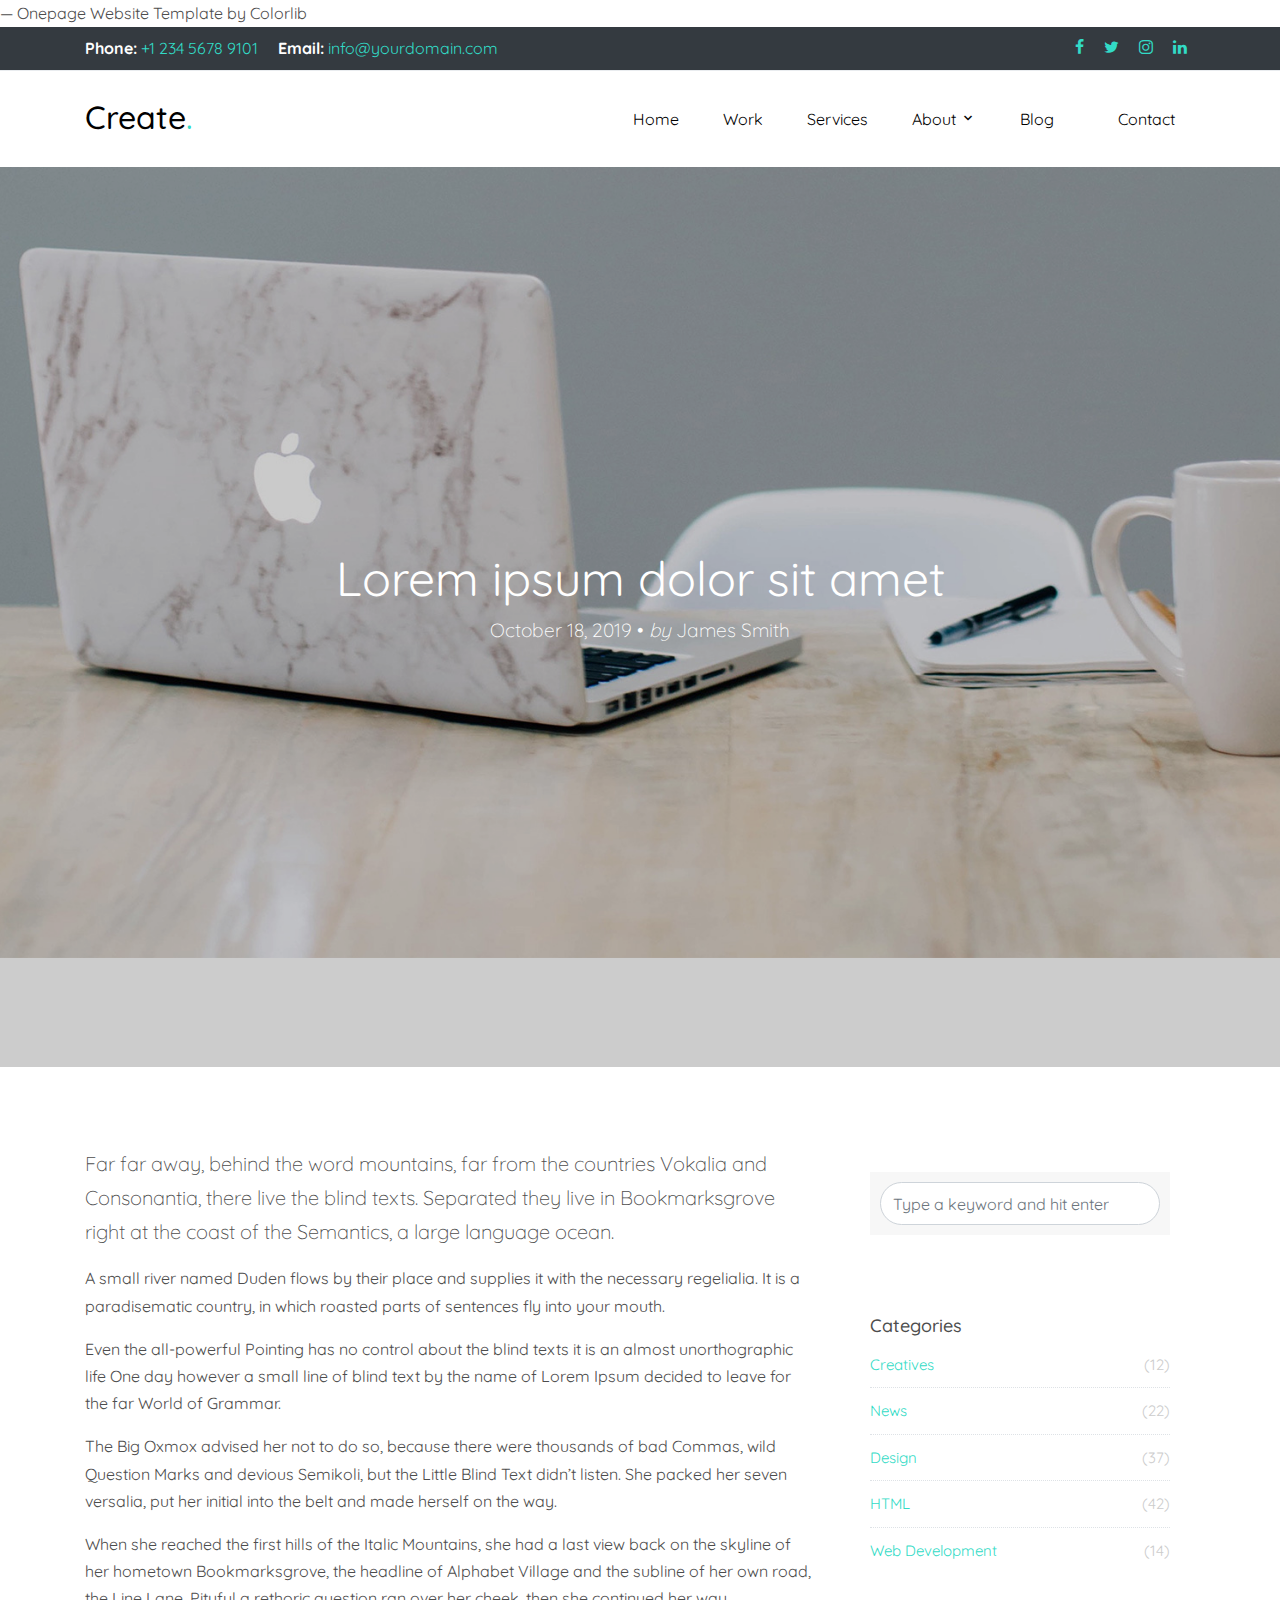
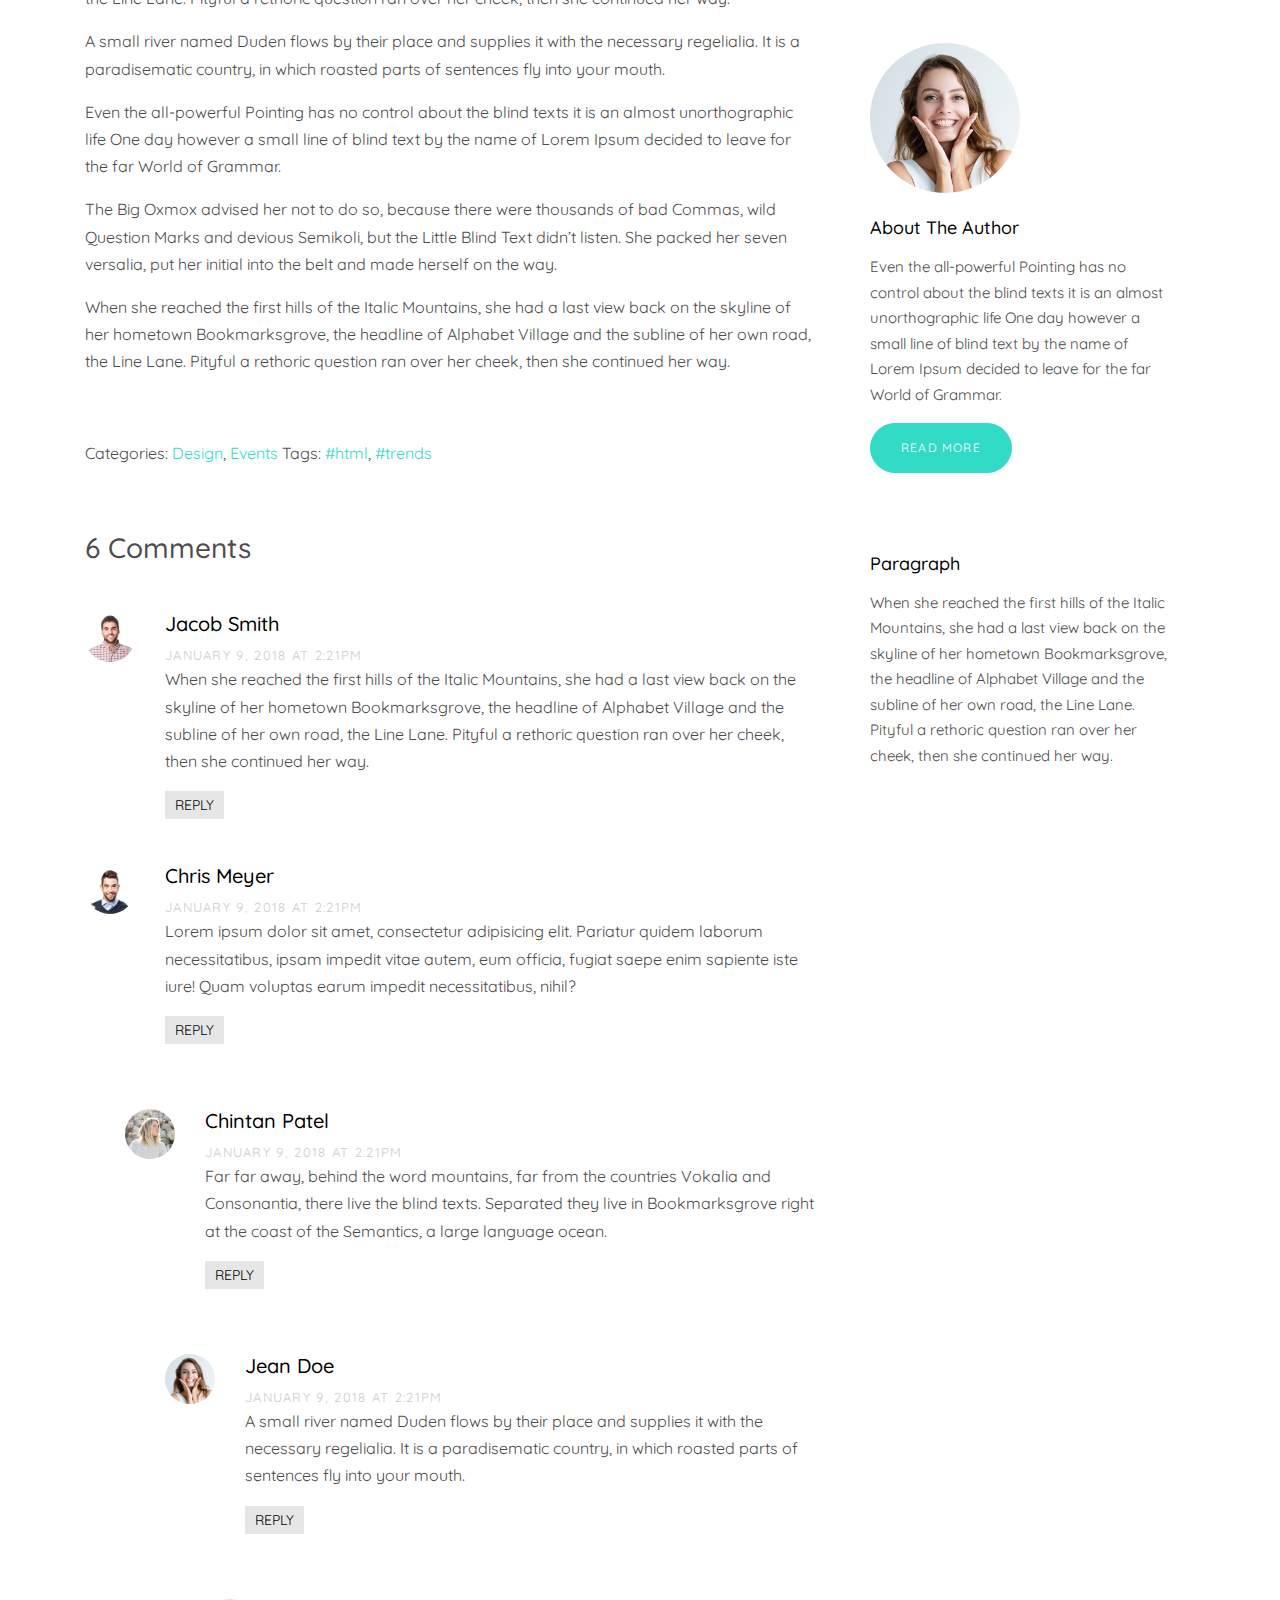
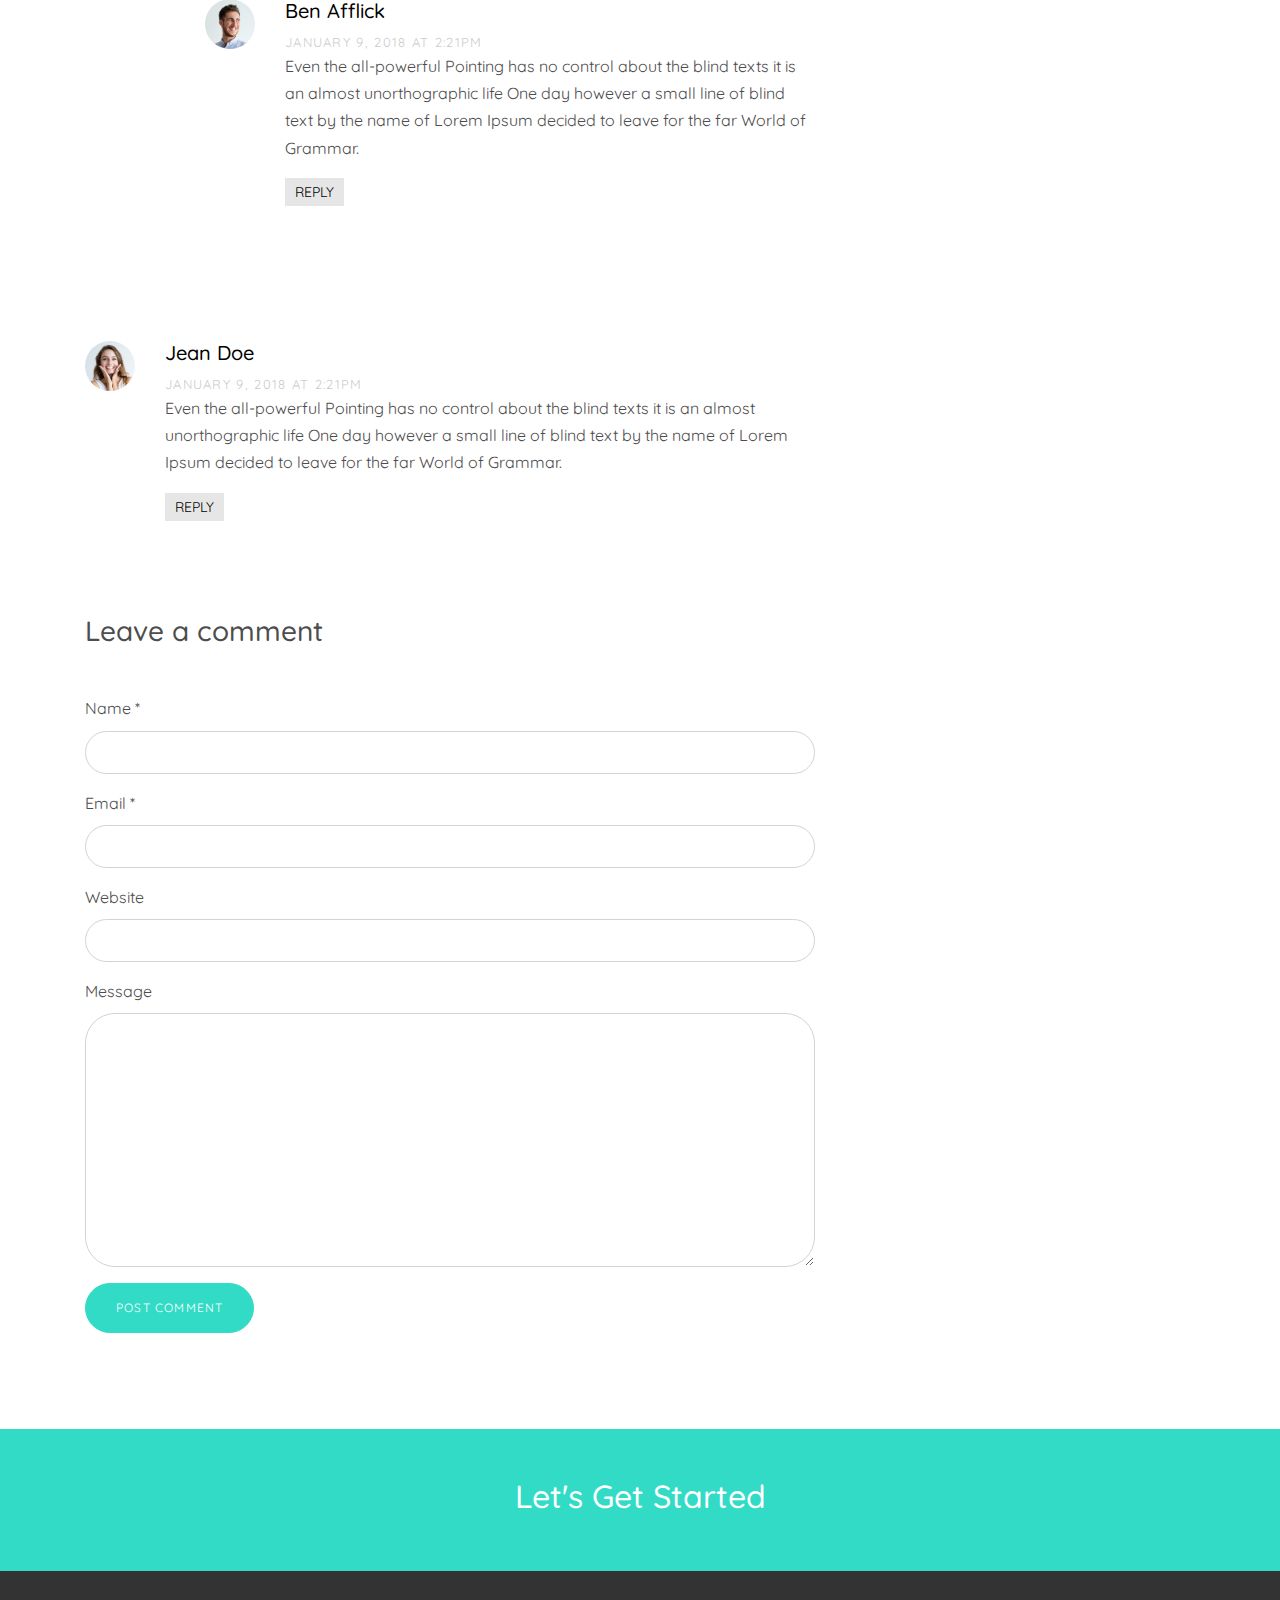
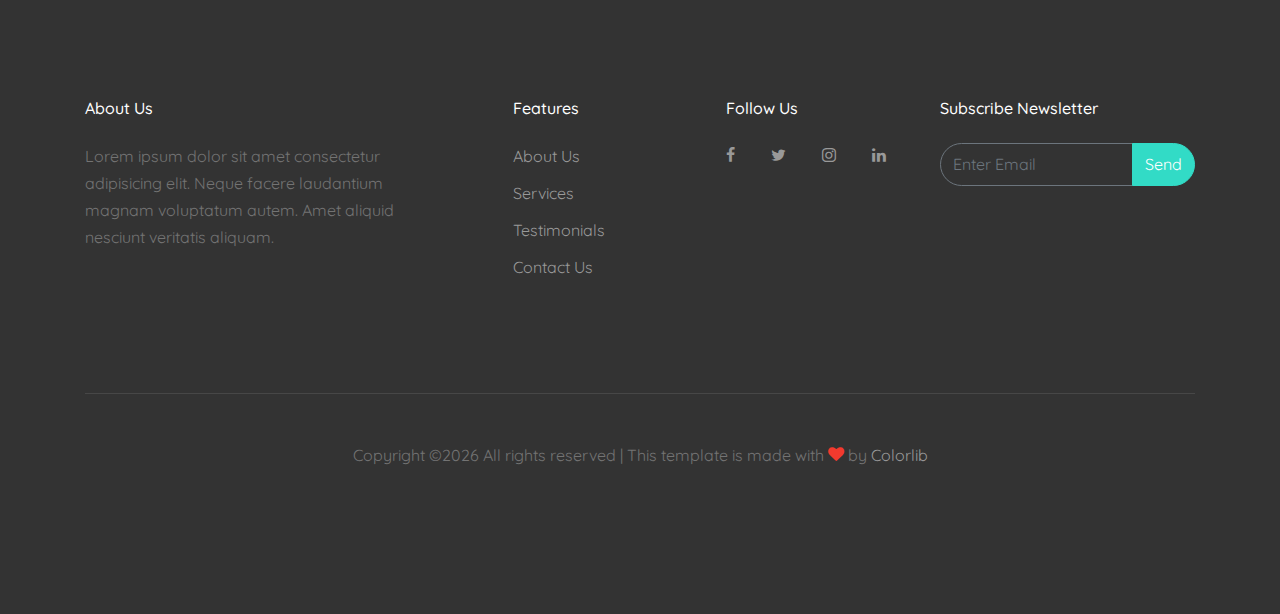
==== commit d4d4fea1: "changement du nom create to wetech" ====
--- a/single.html
+++ b/single.html
@@ -1,7 +1,7 @@
 <!DOCTYPE html>
 <html lang="en">
   <head>
-    <title>Create &mdash; Onepage Website Template by Colorlib</title>
+    <title>WETECH-WIC</title> &mdash; Onepage Website Template by Colorlib</title>
     <meta charset="utf-8">
     <meta name="viewport" content="width=device-width, initial-scale=1, shrink-to-fit=no">
 
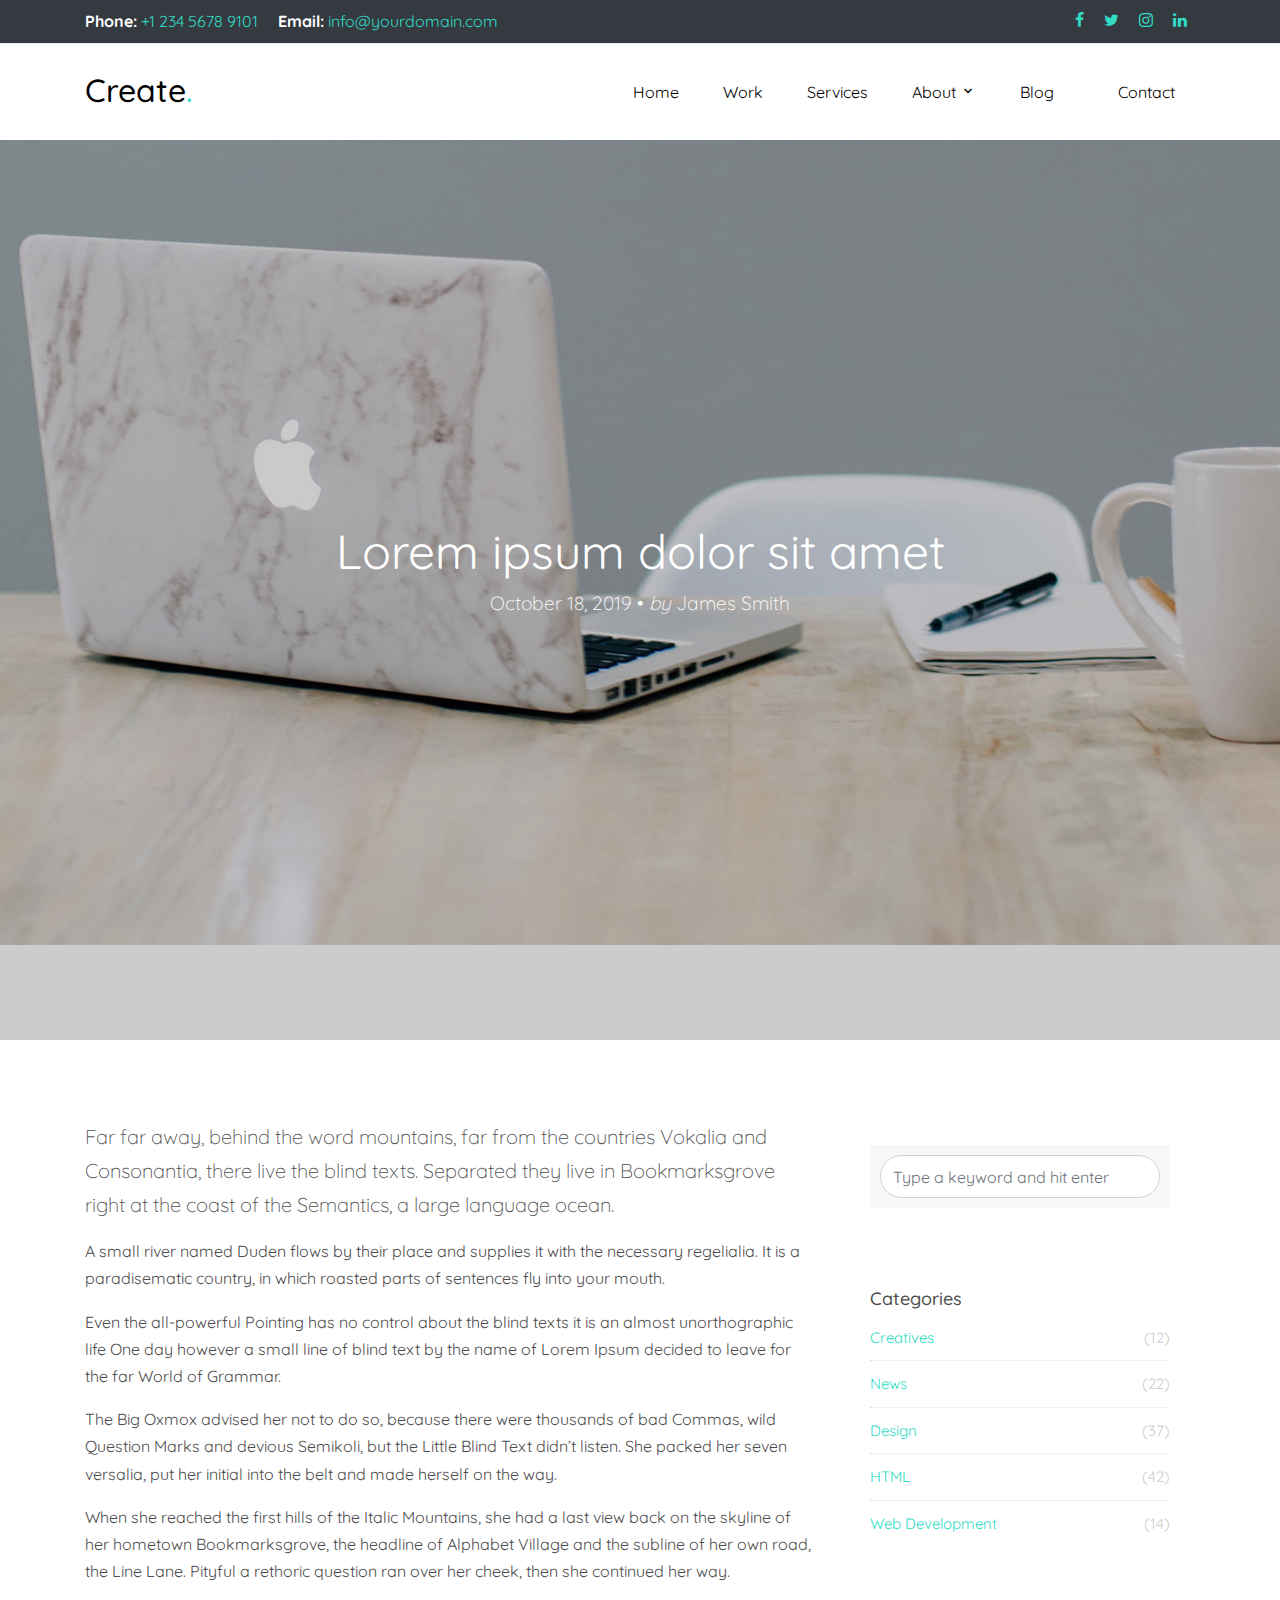
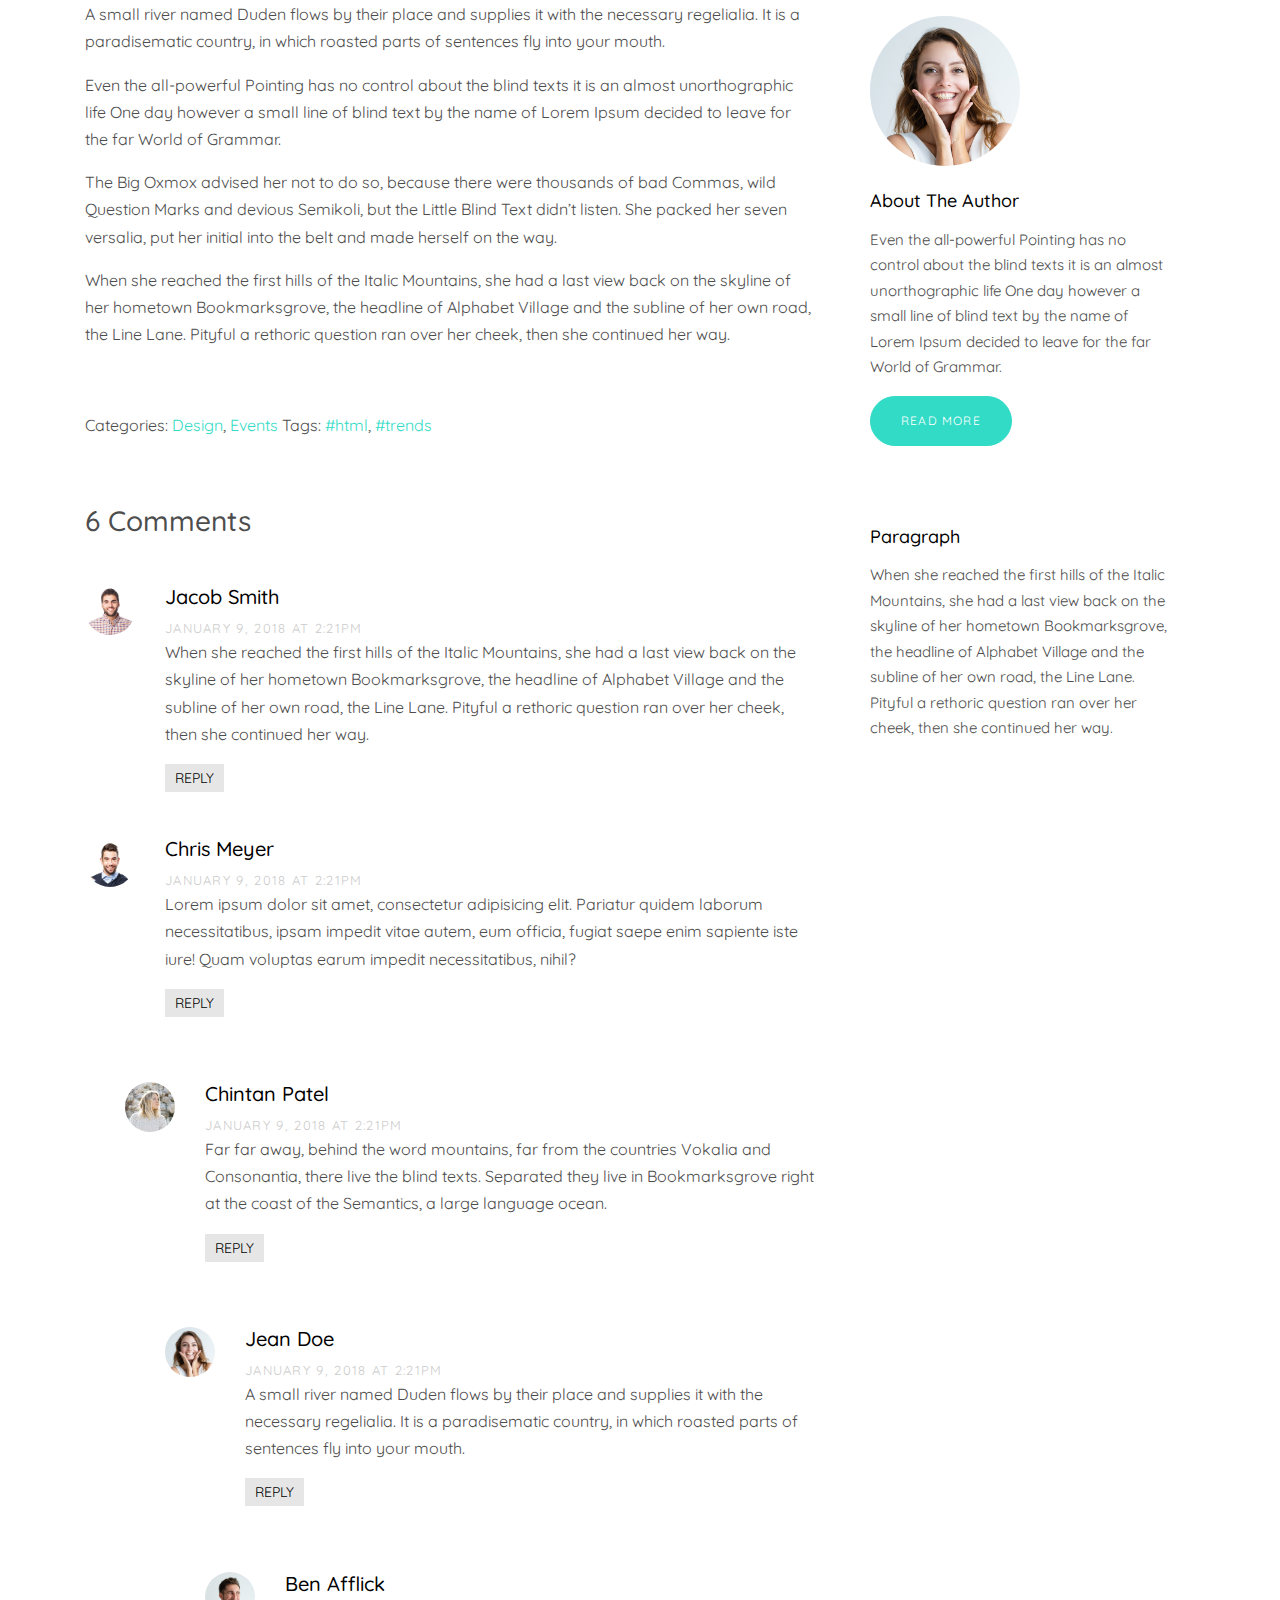
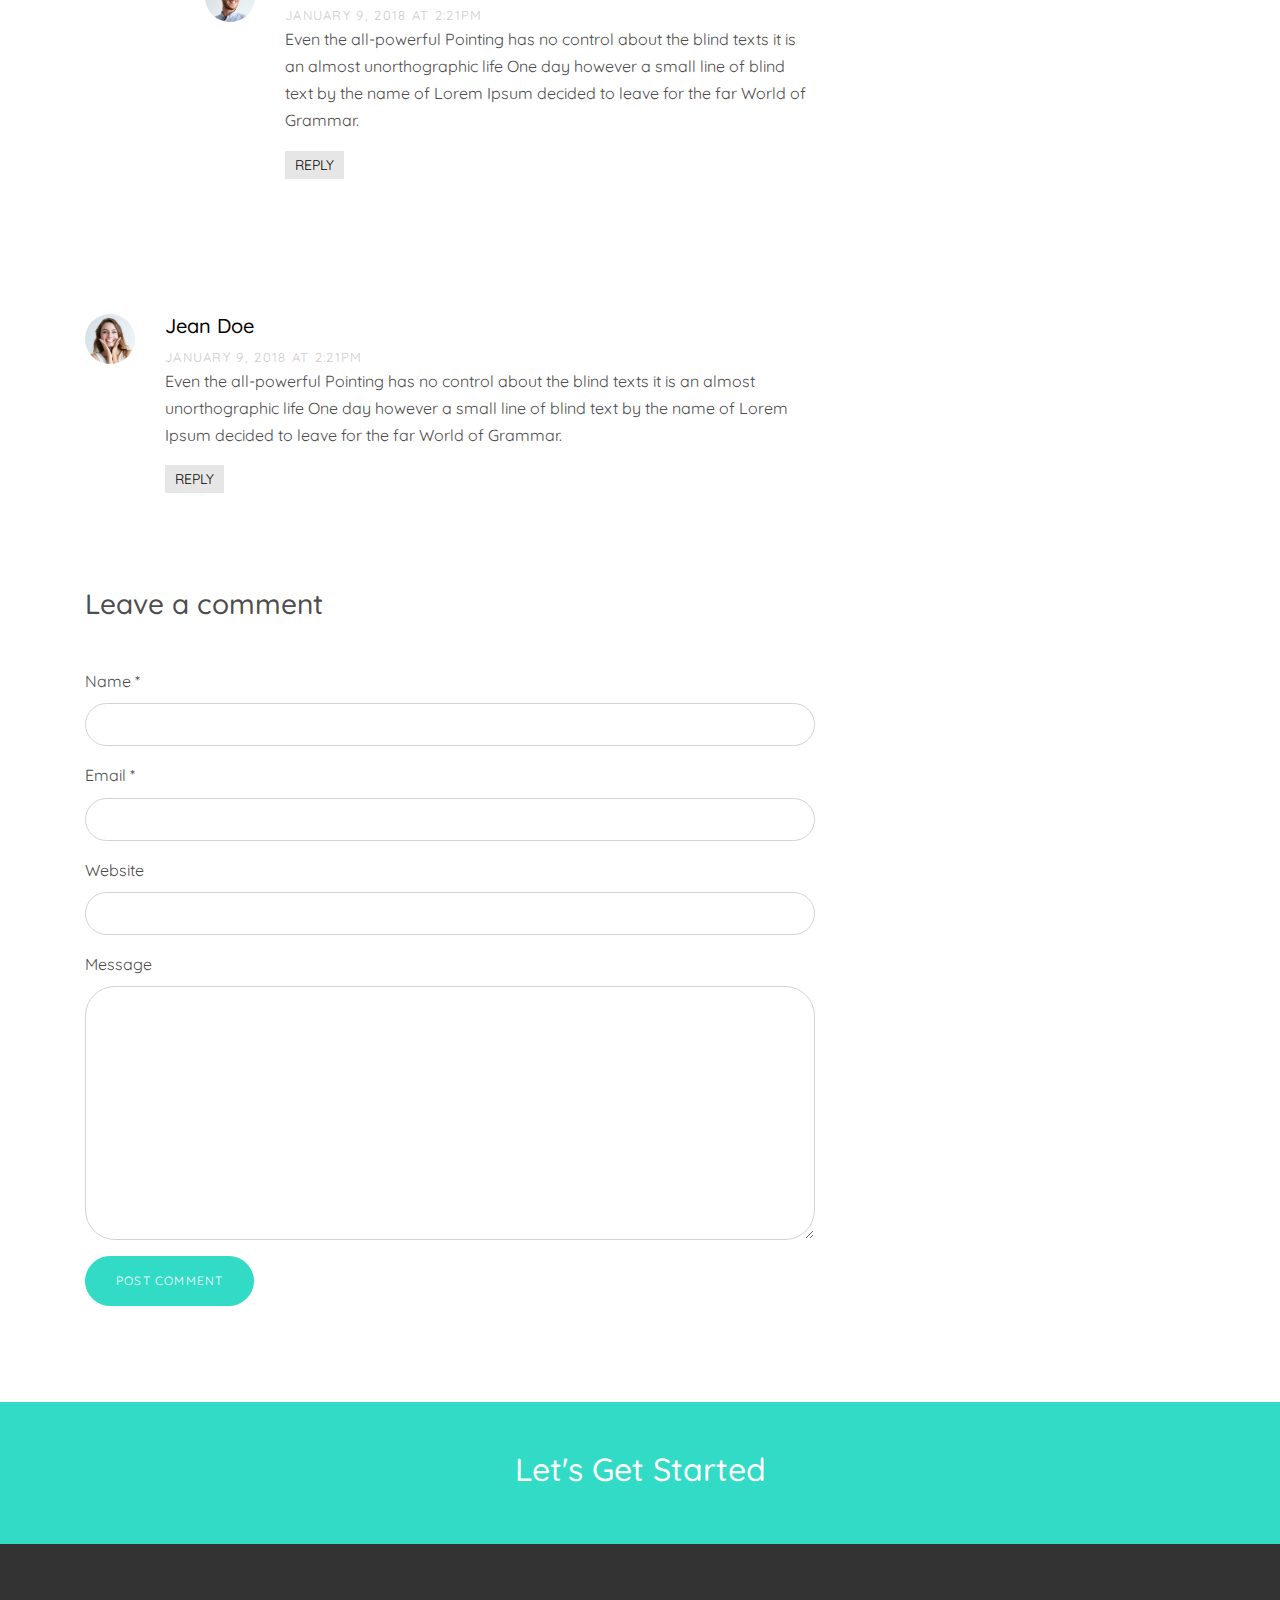
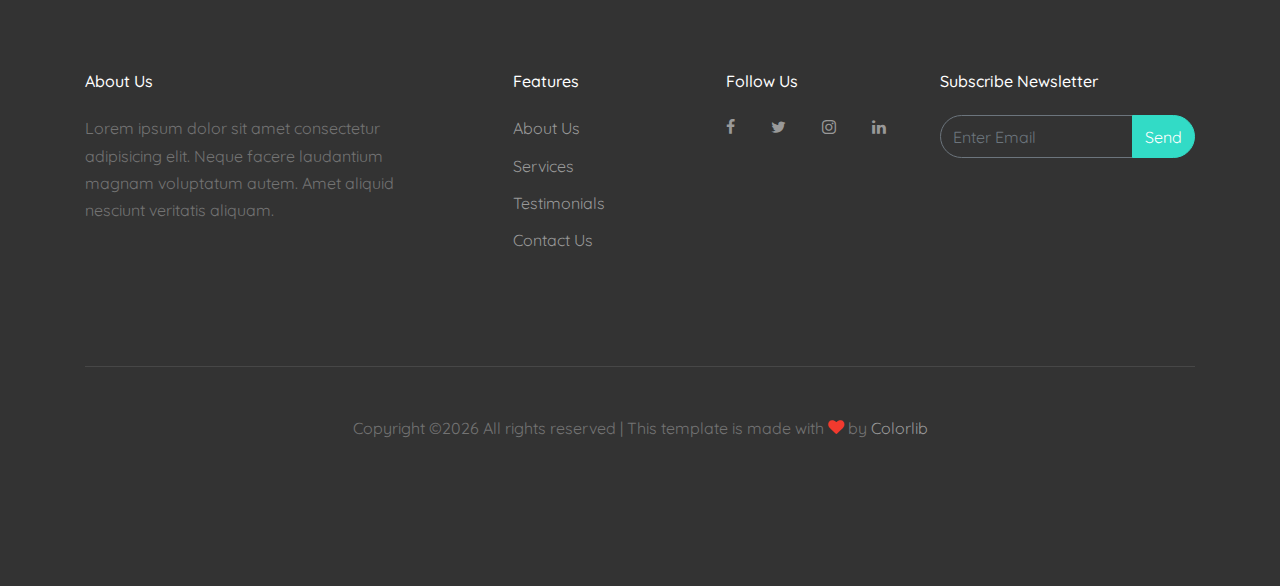
==== commit c0b92152: "Template" ====
--- a/single.html
+++ b/single.html
@@ -1,7 +1,7 @@
 <!DOCTYPE html>
 <html lang="en">
   <head>
-    <title>WETECH-WIC</title> &mdash; Onepage Website Template by Colorlib</title>
+    <title>Create &mdash; Onepage Website Template by Colorlib</title>
     <meta charset="utf-8">
     <meta name="viewport" content="width=device-width, initial-scale=1, shrink-to-fit=no">
 
